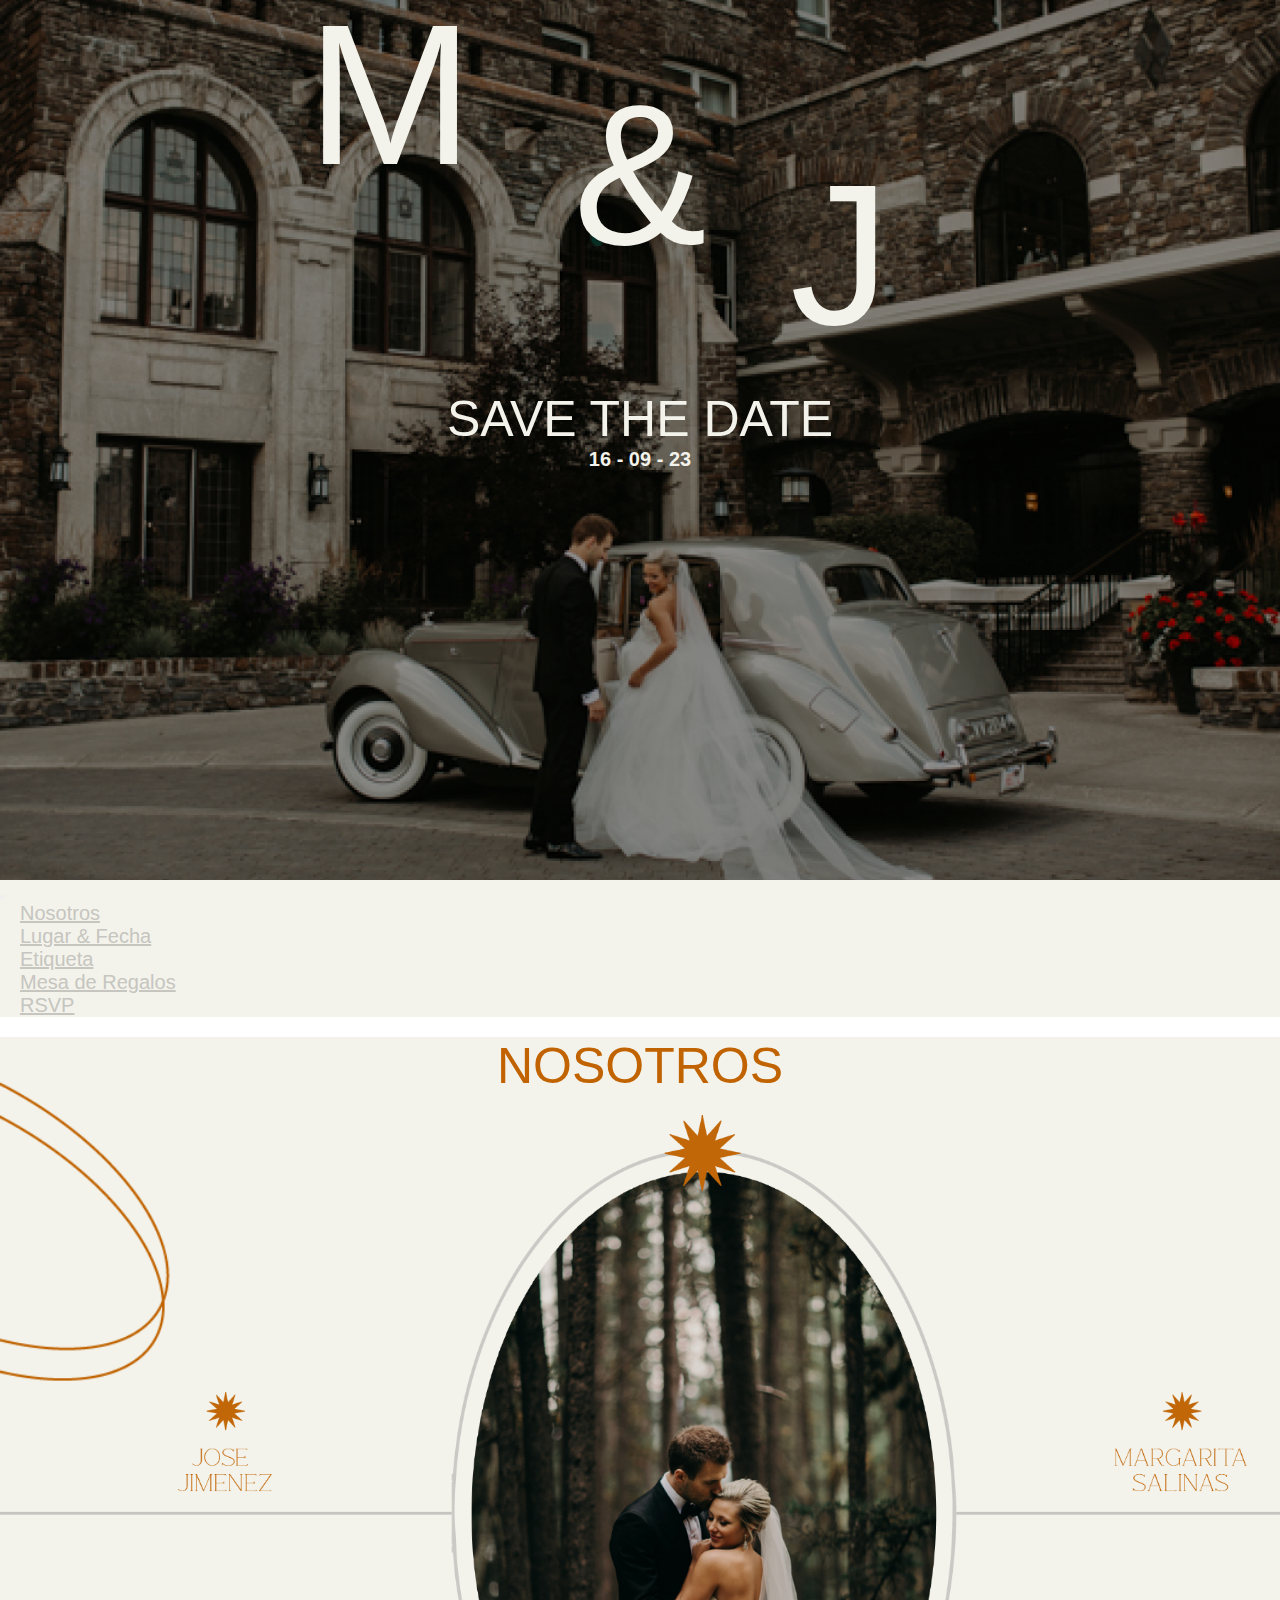
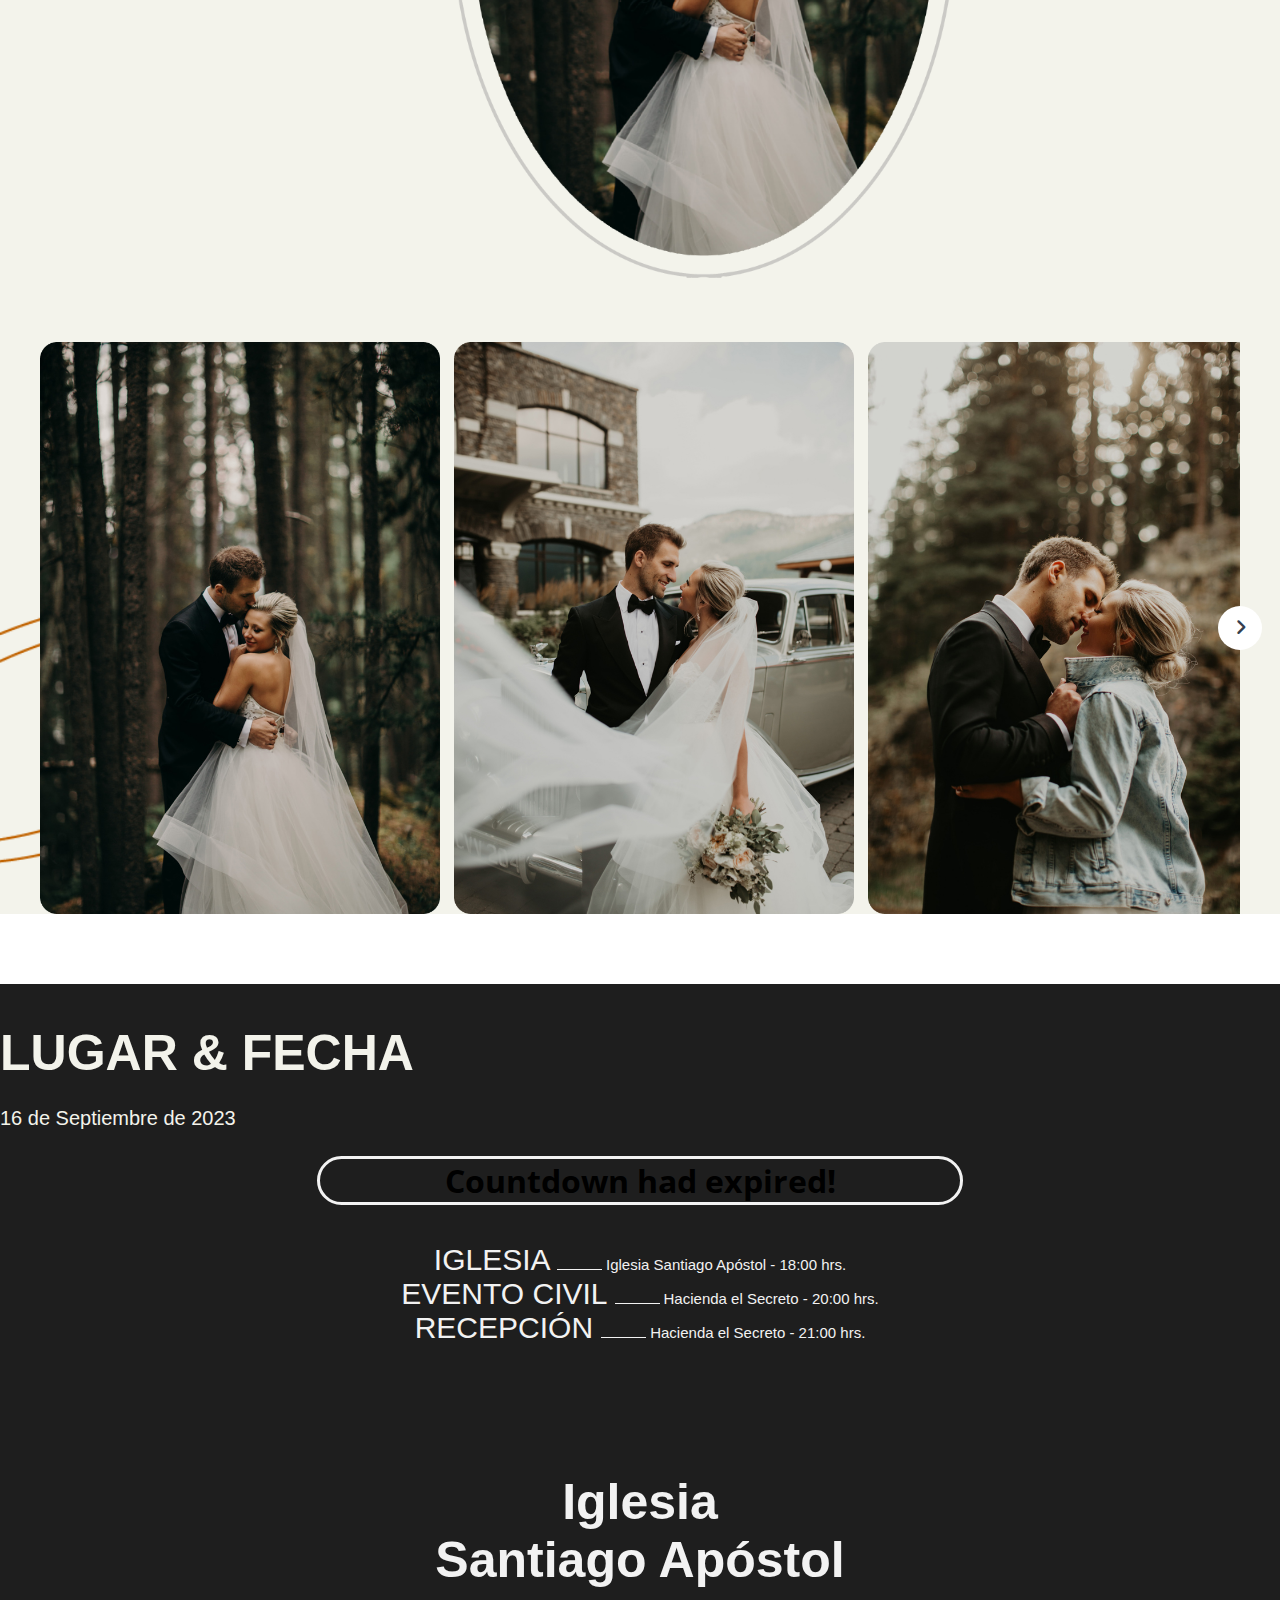
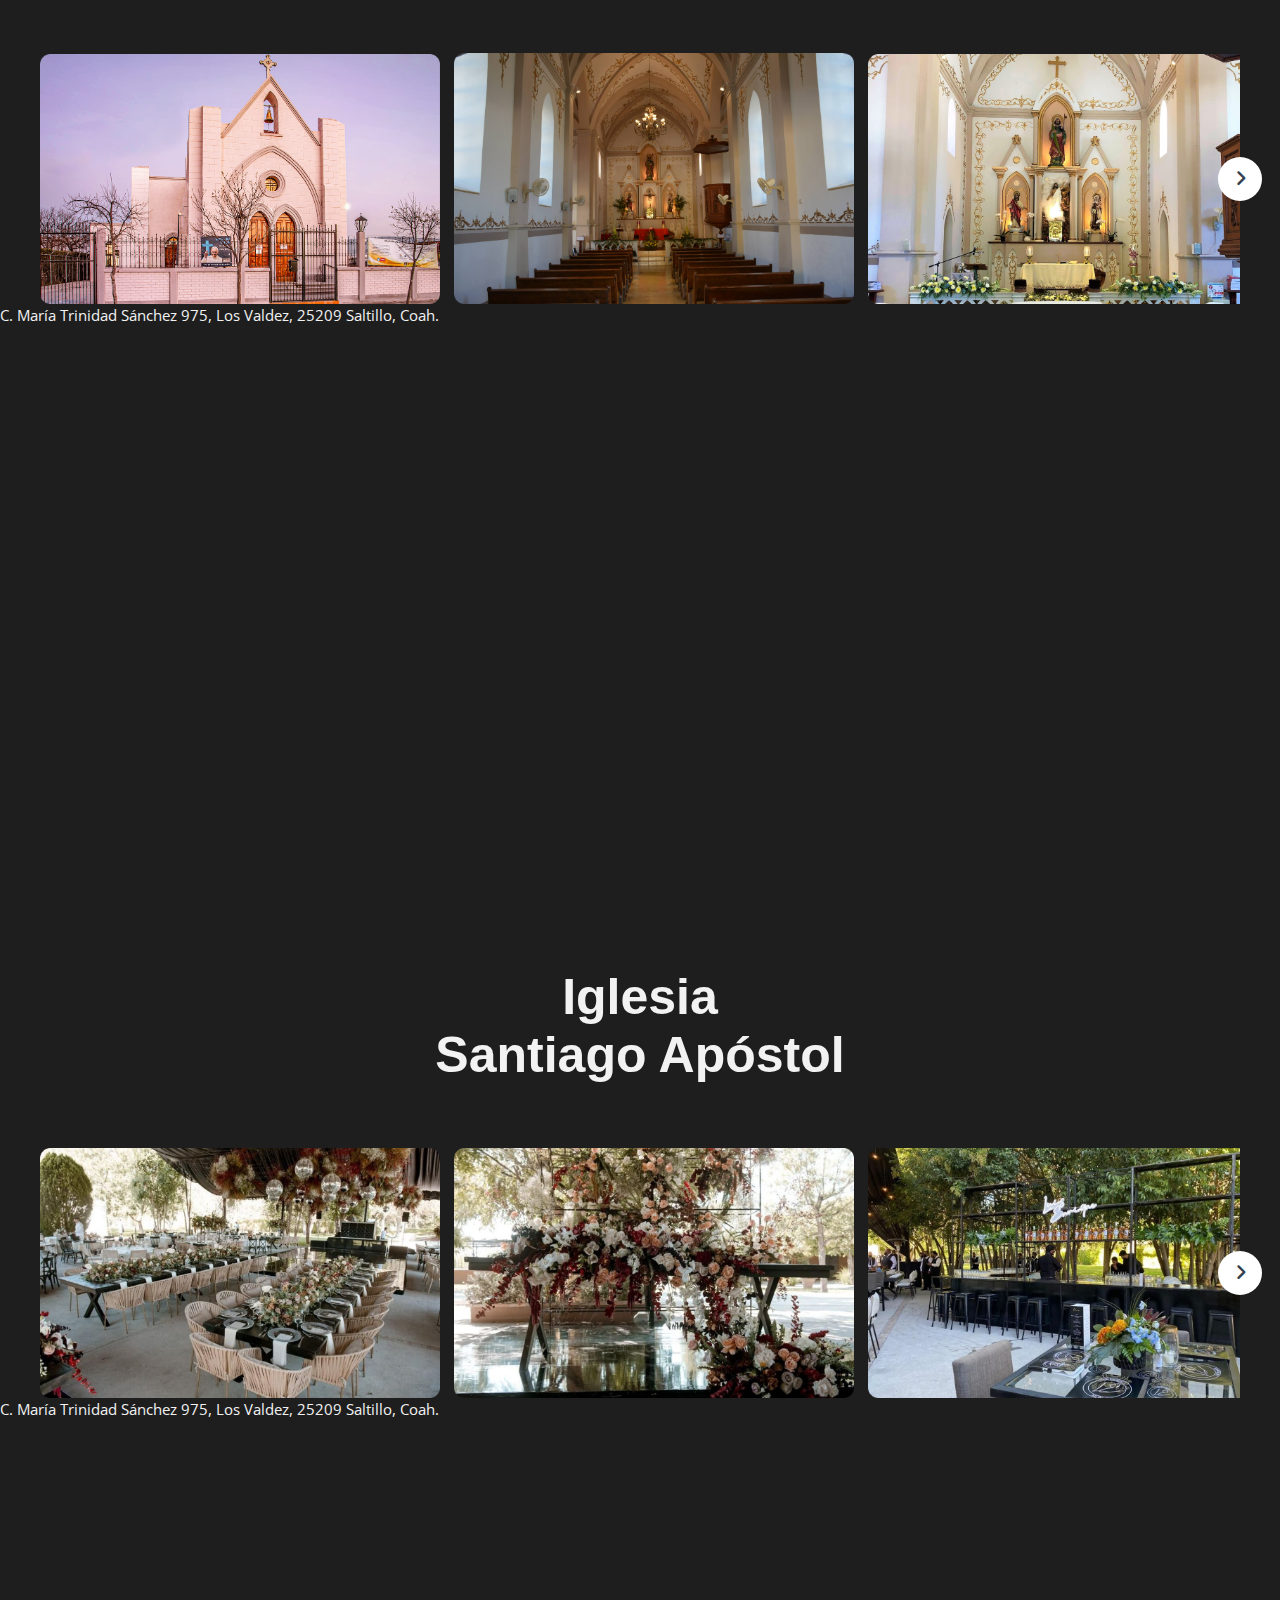
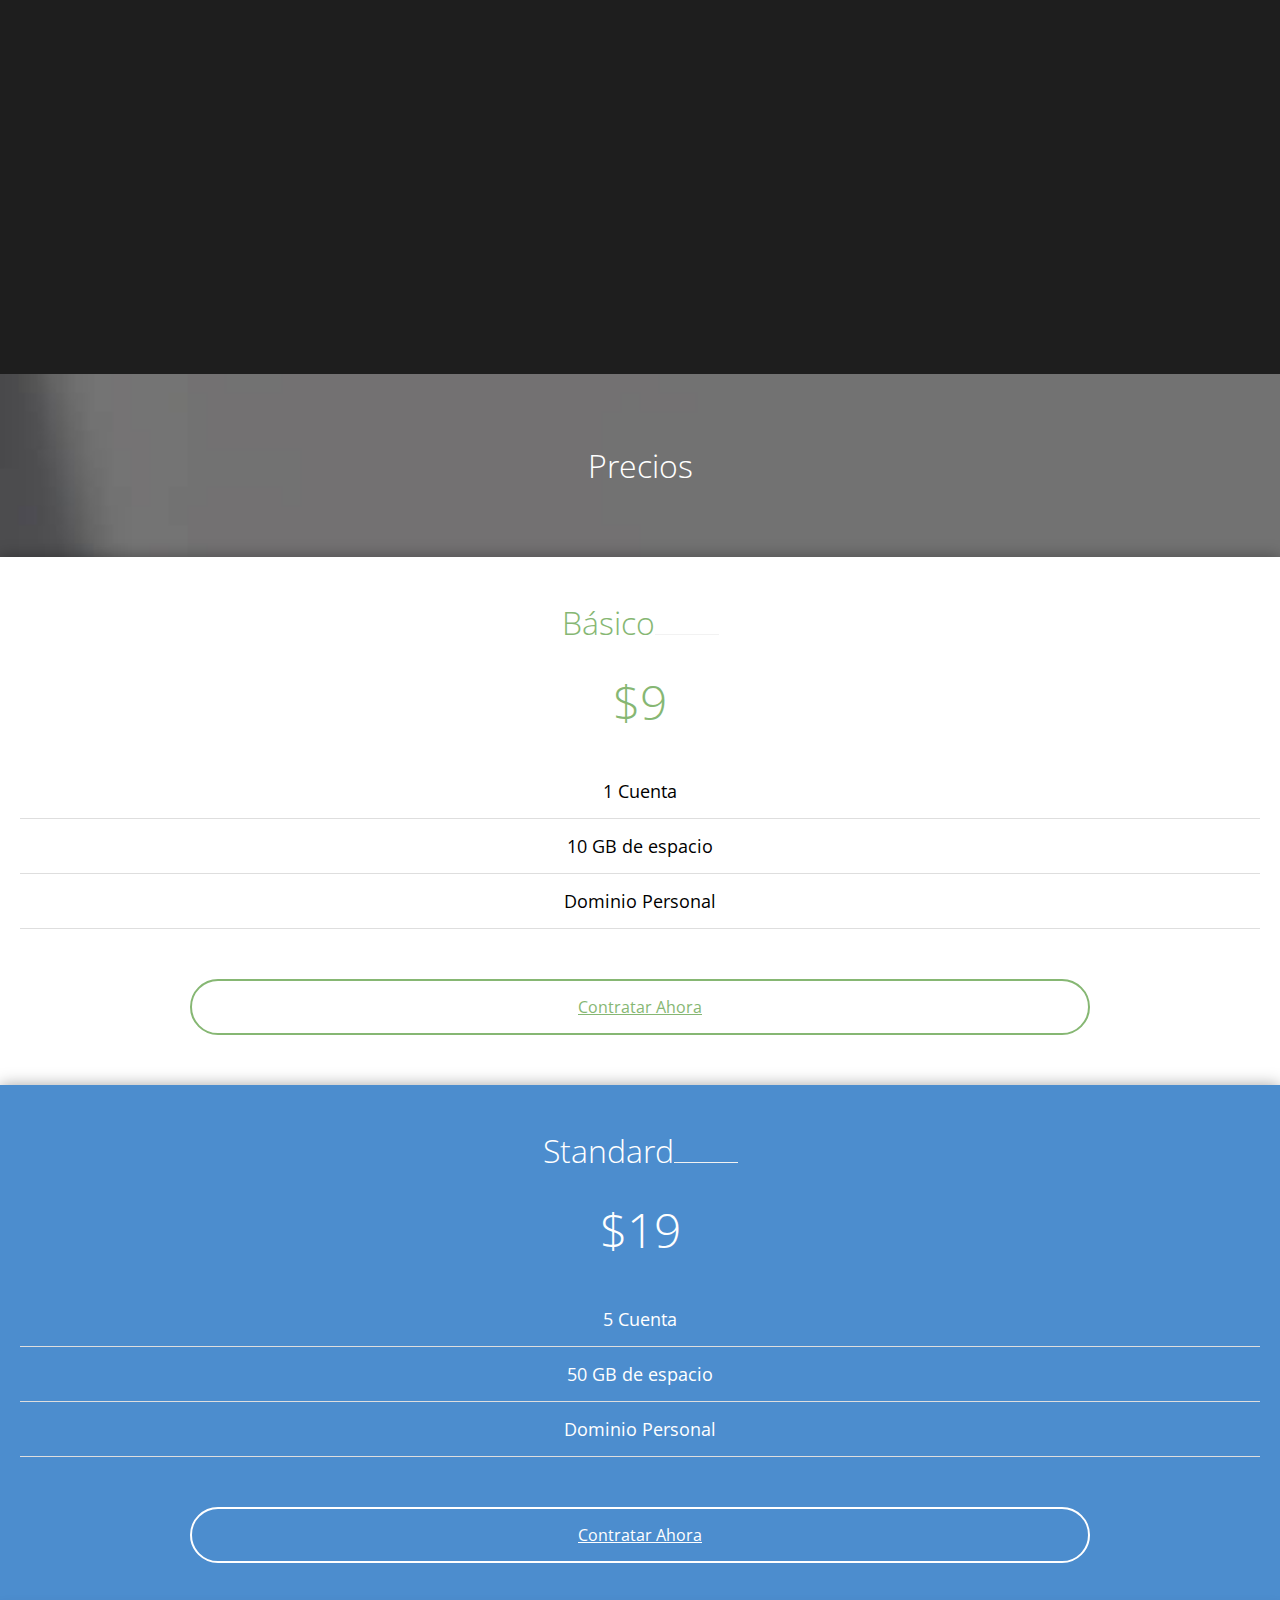
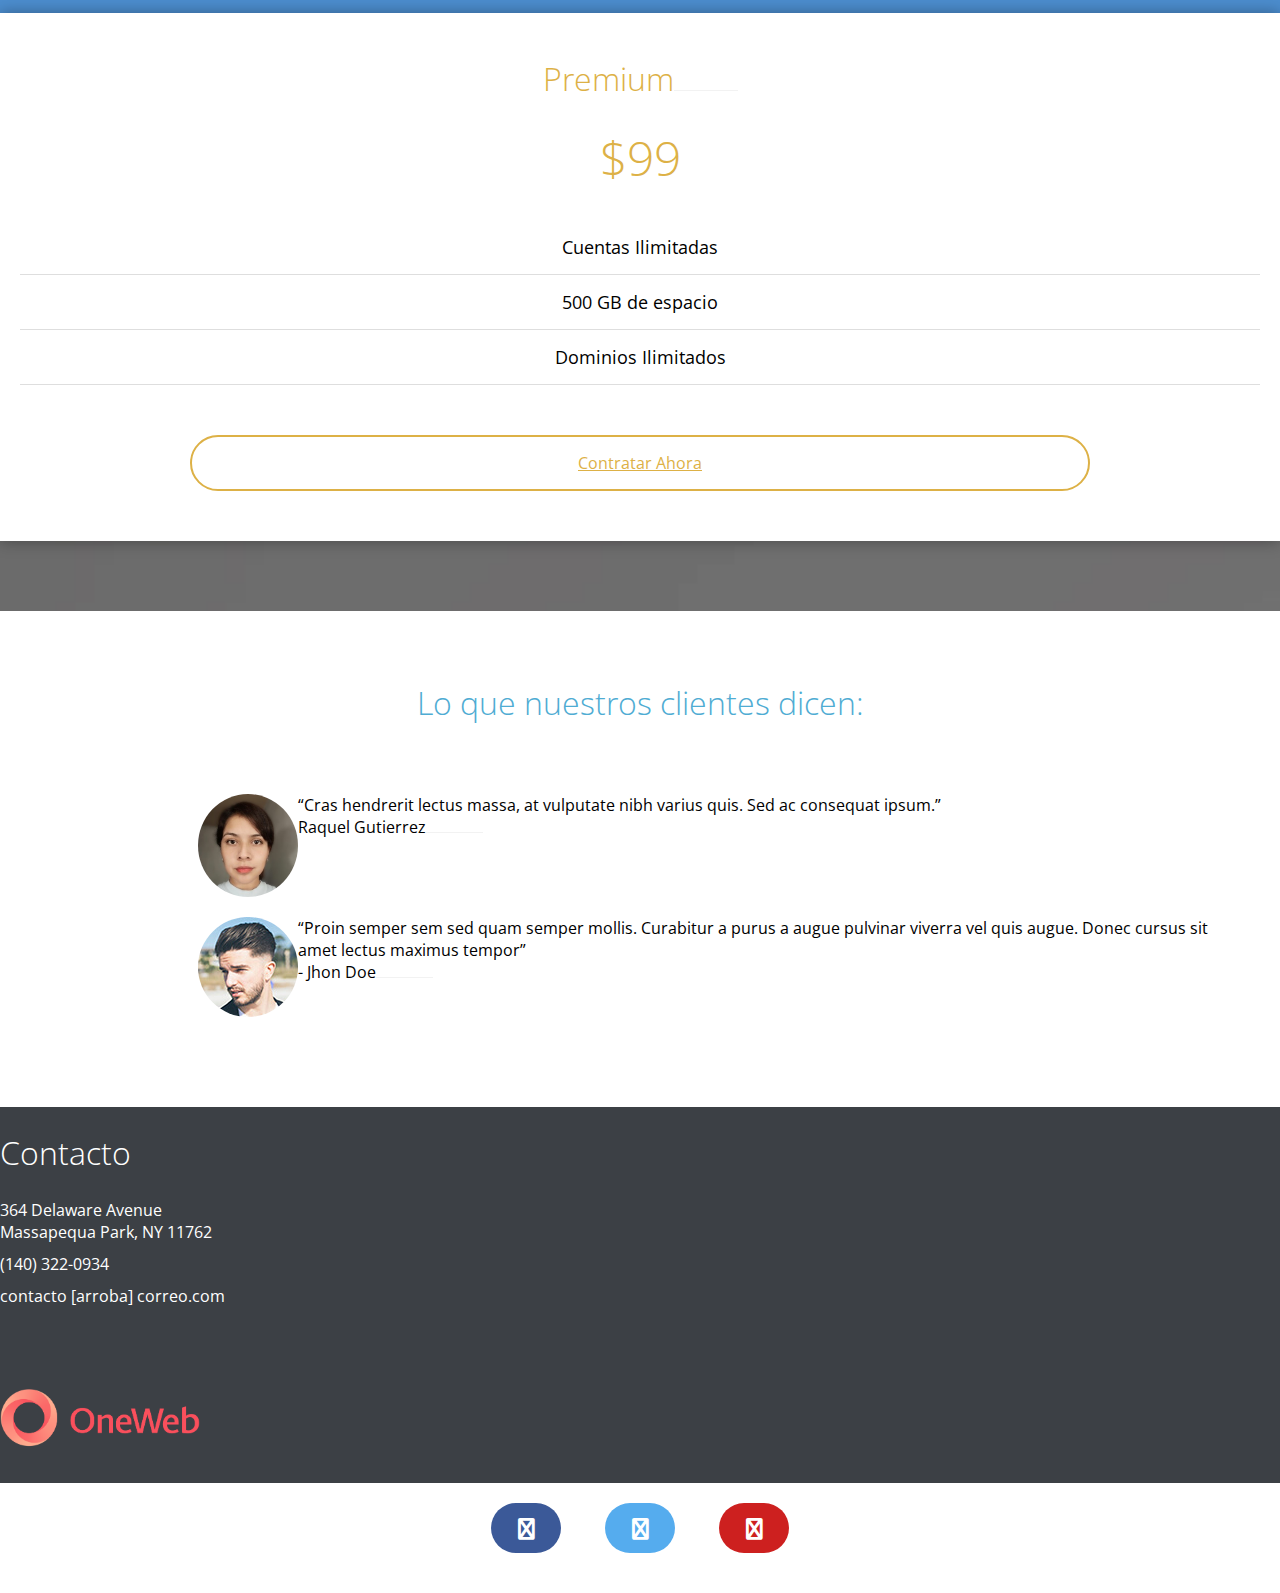
==== index.html @ 984f314b "first commit" ====
<!DOCTYPE html>
<html lang="es">
<head>
	<meta charset="UTF-8">
	<meta name="viewport" content="width=device-width, user-scalable=no, initial-scale=1.0, maximum-scale=1.0, minimum-scale=1.0">
	<link href="https://www.dafontfree.net/embed/ZnV0dXJhLW1kLWJ0LW1lZGl1bSZkYXRhLzI1L2YvMTI1OTM3L0Z1dHVyYU1lZGl1bUJULnR0Zg" rel="stylesheet" type="text/css"/>
    <link href="https://fonts.cdnfonts.com/css/rotten" rel="stylesheet">
    <link href="https://cdn.jsdelivr.net/npm/bootstrap@5.3.0-alpha1/dist/css/bootstrap.min.css" rel="stylesheet" integrity="sha384-GLhlTQ8iRABdZLl6O3oVMWSktQOp6b7In1Zl3/Jr59b6EGGoI1aFkw7cmDA6j6gD" crossorigin="anonymous">
    <link rel="stylesheet" href="https://cdn.jsdelivr.net/npm/bootstrap-icons@1.7.2/font/bootstrap-icons.css">
	<link rel="stylesheet" href="css/font-awesome.min.css">
	<link href='https://fonts.googleapis.com/css?family=Open+Sans:400,300,600,700' rel='stylesheet' type='text/css'>
	<link rel="stylesheet" href="css/estilos.css">
	<link rel="stylesheet" href="css/style.css">
	<link rel="stylesheet" href="https://cdnjs.cloudflare.com/ajax/libs/font-awesome/6.2.0/css/all.min.css">
    <script src="js/script.js" defer></script>

	<title>Wedding Design Demo</title>
</head>
<body>
	<header>
		<div class="container">
			<div class="row textos">
				<div class="col-md-12">
					<h2 class="primera_linea">M</h2>
					<h3 class="segunda_linea">&</h3>
					<h2 class="tercera_linea">J</h2>
					<h2 class="cuarta_linea">SAVE THE DATE</h2>
					<h2 class="quinta_linea">16 - 09 - 23</h2>
				</div>
			</div>
		</div>
	</header>

	<section class="main">
		<section class="background-menu">
				<nav class="navbar navbar-expand-lg navbar-light">
					<button class="navbar-toggler" type="button" data-toggle="collapse" data-target="#navbarNav" aria-controls="navbarNav" aria-expanded="false" aria-label="Toggle navigation">
					  <span class="navbar-toggler-icon"></span>
					</button>
					<div class="collapse navbar-collapse d-flex justify-content-center" id="navbarNav">
					  <ul class="navbar-nav ">
						<li class="nav-item ">
						  <a class="nav-link" href="#">Nosotros</a>
						</li>
						<li class="nav-item">
						  <a class="nav-link" href="#">Lugar & Fecha</a>
						</li>
						<li class="nav-item">
						  <a class="nav-link" href="#">Etiqueta</a>
						</li>
						<li class="nav-item">
							<a class="nav-link" href="#">Mesa de Regalos</a>
						</li>
						<li class="nav-item">
							<a class="nav-link" href="#">RSVP</a>
						</li>
					  </ul>
					</div>
				  </nav>
				  <!-- <div class="line-start d-flex justify-content-center">
					<hr>
				  </div>		 -->
		</section>

		<section class="fotos">
			<div class="container">
				<div class="row">
					<div class="col-md-12">
						<div class="row foto">
							<div class="col-xs-4 d-flex justify-content-center">
								<h1 class="nosotros">NOSOTROS</h1>
							</div>
							<div>
								<div class="col-xs-4 thumb d-flex justify-content-center">
									<img src="img/fondo-novios.png" alt="">
								</div>
							</div>
						</div>
					</div>
					<div class="col-md-12">
						<div class="row carrusel">
							<div class="wrapper">
								<i id="left" class="fa-solid fa-angle-left"></i>
								<div class="carousel">
								  <img src="img/imagen1.png" alt="img" draggable="false">
								  <img src="img/imagen2.png" alt="img" draggable="false">
								  <img src="img/imagen3.png" alt="img" draggable="false">
								  <img src="img/imagen4.png" alt="img" draggable="false">
								  <img src="img/imagen5.png" alt="img" draggable="false">
								</div>
								<i id="right" class="fa-solid fa-angle-right"></i>
							  </div>												  
						</div>
					</div>
				</div>
			</div>
		</section>

		<section class="date-container">
			<div class="container">				
				<div class="row">
					<div class="col-xs-4 d-flex justify-content-center titulo-fecha">
						<h1 class="lugar-fecha">LUGAR & FECHA</h1>
					</div>
					<div class="col-xs-4 d-flex justify-content-center fecha">
						<h1>16 de Septiembre de 2023</h1>
					</div>
					<div class="countdown">
						<div class="box">
							<span class="num" id="day-box">00</span>
							<span class="text">Days</span>
						</div>
						<div class="box">
							<span class="num" id="hr-box">00</span>
							<span class="text">Hours</span>
						</div>
						<div class="box">
							<span class="num" id="min-box">00</span>
							<span class="text">Minutes</span>
						</div>
						<div class="box">
							<span class="num" id="sec-box">00</span>
							<span class="text">Seconds</span>
						</div>
					</div>

					<div class="datos-ubicacion">
						<div class="dato">
							<span class="nombre">IGLESIA </span>
							<span class="lugar">Iglesia Santiago Apóstol - 18:00 hrs.</span>
						</div>
						<div class="dato">
							<span class="nombre">EVENTO CIVIL </span>
							<span class="lugar">Hacienda el Secreto - 20:00 hrs.</span>
						</div>
						<div class="dato">
							<span class="nombre">RECEPCIÓN </span>
							<span class="lugar">Hacienda el Secreto - 21:00 hrs.</span>
						</div>
					</div>
					<!-- IGLESIA -->
					<div class="mapa-ubicacion-iglesia">
						<div class="col-xs-4 d-flex justify-content-center iglesia">
							<h1>Iglesia <br> Santiago Apóstol</h1>
						</div>
						<div class="col-md-12">
							<div class="row carrusel">
								<div class="wrapper">
									<i id="left" class="fa-solid fa-angle-left"></i>
									<div class="carousel">
									  <img src="img/iglesia1.png" alt="img" draggable="false">
									  <img src="img/iglesia2.png" alt="img" draggable="false">
									  <img src="img/iglesia3.png" alt="img" draggable="false">
									</div>
									<i id="right" class="fa-solid fa-angle-right"></i>
								  </div>												  
							</div>
						</div>
						<div class="col-xs-4 d-flex justify-content-center direccion">
							<span >C. María Trinidad Sánchez 975, Los Valdez, 25209 Saltillo, Coah.</span>
						</div>
						<div class="mapa">
							<iframe src="https://www.google.com/maps/embed?pb=!1m18!1m12!1m3!1d57622.97343811518!2d-101.0131377513672!3d25.49050710000001!2m3!1f0!2f0!3f0!3m2!1i1024!2i768!4f13.1!3m3!1m2!1s0x868813003e378665%3A0x95f44381e9afcf76!2sIglesia%20Santiago%20Ap%C3%B3stol!5e0!3m2!1ses!2smx!4v1692112420414!5m2!1ses!2smx" width="1200" height="450" style="border:0; border-radius: 20px;" allowfullscreen="" loading="lazy" referrerpolicy="no-referrer-when-downgrade" ></iframe>						
						</div>
					</div>
					<!-- SALON -->
					<div class="mapa-ubicacion-iglesia">
						<div class="col-xs-4 d-flex justify-content-center iglesia">
							<h1>Iglesia <br> Santiago Apóstol</h1>
						</div>
						<div class="col-md-12">
							<div class="row carrusel">
								<div class="wrapper">
									<i id="left" class="fa-solid fa-angle-left"></i>
									<div class="carousel">
									  <img src="img/salon1.png" alt="img" draggable="false">
									  <img src="img/salon2.png" alt="img" draggable="false">
									  <img src="img/salon3.png" alt="img" draggable="false">
									  <img src="img/salon4.png" alt="img" draggable="false">
									</div>
									<i id="right" class="fa-solid fa-angle-right"></i>
								  </div>												  
							</div>
						</div>
						<div class="col-xs-4 d-flex justify-content-center direccion">
							<span >C. María Trinidad Sánchez 975, Los Valdez, 25209 Saltillo, Coah.</span>
						</div>
						<div class="mapa">
							<iframe src="https://www.google.com/maps/embed?pb=!1m18!1m12!1m3!1d57622.97343811518!2d-101.0131377513672!3d25.49050710000001!2m3!1f0!2f0!3f0!3m2!1i1024!2i768!4f13.1!3m3!1m2!1s0x868813003e378665%3A0x95f44381e9afcf76!2sIglesia%20Santiago%20Ap%C3%B3stol!5e0!3m2!1ses!2smx!4v1692112420414!5m2!1ses!2smx" width="1200" height="450" style="border:0; border-radius: 20px;" allowfullscreen="" loading="lazy" referrerpolicy="no-referrer-when-downgrade" ></iframe>						
						</div>
					</div>
				</div>
			</div>
		</section>

		<section class="precios">
			<div class="container">
				<div class="row">
					<div class="col-md-12">
						<h3 class="titulo">Precios</h3>
					</div>
				</div>

				<div class="row">
					<div class="precio col-sm-4">
						<div class="plan verde">
							<p class="nombre">Básico</p>
							<p class="precio">$9</p>
							<ul class="caracteristicas">
								<li>1  Cuenta </li>
								<li>10 GB de espacio</li>
								<li>Dominio Personal</li>
							</ul>
							<a href="#" class="btn">Contratar Ahora</a>
						</div>
					</div>

					<div class="precio col-sm-4">
						<div class="plan active">
							<p class="nombre">Standard</p>
							<p class="precio">$19</p>
							<ul class="caracteristicas">
								<li>5  Cuenta </li>
								<li>50 GB de espacio</li>
								<li>Dominio Personal</li>
							</ul>
							<a href="#" class="btn">Contratar Ahora</a>
						</div>
					</div>

					<div class="precio col-sm-4">
						<div class="plan naranja">
							<p class="nombre">Premium</p>
							<p class="precio">$99</p>
							<ul class="caracteristicas">
								<li>Cuentas Ilimitadas</li>
								<li>500 GB de espacio</li>
								<li>Dominios Ilimitados</li>
							</ul>
							<a href="#" class="btn">Contratar Ahora</a>
						</div>
					</div>
				</div>
			</div>
		</section>

		<section class="reviews">
			<div class="container">
				<div class="row">
					<div class="col-md-12">
						<h3 class="titulo">Lo que nuestros clientes dicen:</h3>
					</div>
				</div>

				<div class="row">
					<div class="col-md-12 cliente">
						<div class="foto">
							<img src="img/img.jpg" alt="">
						</div>
						<div class="review">
							<p class="texto">“Cras hendrerit lectus massa, at vulputate nibh varius quis. Sed ac consequat ipsum.”</p>
							<p class="nombre">Raquel Gutierrez</p>
						</div>
					</div>
					<div class="col-md-12 cliente derecha">
						<div class="foto">
							<img src="img/foto2.jpg" alt="">
						</div>
						<div class="review">
							<p class="texto">“Proin semper sem sed quam semper mollis. Curabitur a purus a augue pulvinar viverra vel quis augue. Donec cursus sit amet lectus maximus tempor”</p>
							<p class="nombre">- Jhon Doe</p>
						</div>
					</div>
				</div>
			</div>
		</section>
	</section>

	<footer>
		<div class="direccion">
			<div class="container">
				<div class="row">
					<div class="col-md-8">
						<h4 class="titulo">Contacto</h4>
						<p class="calle">364 Delaware Avenue <br />Massapequa Park, NY 11762</p>
						<p class="telefono">(140) 322-0934</p>
						<p class="correo">contacto [arroba] correo.com</p>
					</div>
					<div class="col-md-4 logo">
						<img src="img/logo1.png" alt="" class="logo" width="200px">
					</div>
				</div>
			</div>
		</div>

		<div class="social">
			<div class="container">
				<div class="row">
					<div class="col-md-12">
						<a class="facebook" href="#"><i class="fa fa-facebook"></i></a>
						<a class="twitter" href="#"><i class="fa fa-twitter"></i></a>
						<a class="youtube" href="#"><i class="fa fa-youtube"></i></a>
					</div>
				</div>
			</div>
		</div>
	</footer>

<!-- js -->
	<script src="js/countdown.js"></script>
</body>
</html>
---- css/estilos.css ----
* {
  margin: 0;
  padding: 0; }

body {
  font-family: "Open Sans", Arial, Sans-serif;
  font-size: 16px; }

/* ----- ----- HEADER ----- ----- */
header {
  background: linear-gradient(rgba(0, 0, 0, 0.3), rgba(0, 0, 0, 0.3)),url(../img/portada-new.png);
  height: 100vh;
  background-size: cover;
  background-position: center 0;
  background-repeat: no-repeat; }

  /* esto esta comentado */
  header .contenedor_logo_menu {
    padding: 25px 0;
    border-bottom: 1px solid rgba(255, 255, 255, 0.4); }
    header .contenedor_logo_menu .logo a {
      display: block; }
      header .contenedor_logo_menu .logo a img {
        vertical-align: top; }
    header .contenedor_logo_menu .menu {
      text-align: right;
      line-height: 50px; }
      header .contenedor_logo_menu .menu a {
        color: #F3F3EB;
        margin-left: 60px;
        font-size: 18px; }
/* hasta qqui */

  header .textos {
    color: #F3F3EB;
    text-align: center;
    margin-top: -20px;
  }
    header .textos .primera_linea,
    header .textos .segunda_linea,
    header .textos .tercera_linea,
    header .textos .cuarta_linea,
    header .textos .quinta_linea {
      font-family:'Rotten', sans-serif;
      color: #F3F3EB; 
      font-weight: lighter;
    }
    header .textos .primera_linea {
      margin-right: 500px; 
      font-size: 200px;
    }
    header .textos .segunda_linea {
      margin-top: -150px;
      font-size: 200px;
    }
    header .textos .tercera_linea {
      margin-left: 400px; 
      margin-top: -150px;
      font-size: 200px;
    }
    header .textos .cuarta_linea {
      margin-top: 20px;
      font-size: 50px;
    }
    header .textos .quinta_linea {
      font-size: 20px;
      font-weight: bold;
    }
    header .textos .contenedor-btns a {
      border-radius: 4px;
      border: 2px solid #F3F3EB;
      color: #F3F3EB;
      padding: 12px 0;
      font-weight: 600;
      width: 235px;
      display: inline-block;
      text-align: center;
      margin: 0 10px; }
      header .textos .contenedor-btns a:hover {
        text-decoration: none;
        background: #F3F3EB;
        color: #4f4f4f; }

/* NAVBAR */
.background-menu{
  background-color: #F3F3EB !important;

}
.navbar-nav a{
  font-family:'futura-md-bt-medium', sans-serif;
  font-size: 20px;
  /* text-transform:; */
  font-weight:500;
  color: #C6C5C0;
  margin-left: 20px;
  display: flex;
  align-items: center;
}
.navbar-nav a:hover{
  color: #C16301;
  border-bottom: 5px solid #C16301;
}
.navbar-nav a:focus{
  color: #C16301;
  border-bottom: 5px solid #C16301;
}

.line-start hr {
  height:3px;
  width: 50%;
  border: 0;
  margin-top: -10px;
  background: #C6C5C0;
}


/* ----- ----- MAIN ----- ----- */
.main .caracteristicas {
  padding: 70px 0; }
  .main .caracteristicas .titulo {
    text-align: center;
    font-family: "Open Sans", Arial, Sans-serif;
    font-weight: 300;
    font-size: 32px;
    color: #000;
    margin-bottom: 70px; }
  .main .caracteristicas .caracteristica {
    text-align: center; }
    .main .caracteristicas .caracteristica .icono {
      vertical-align: top;
      margin-bottom: 30px; }
    .main .caracteristicas .caracteristica .primera_linea {
      font-weight: 700;
      margin-bottom: 30px;
      font-size: 20px; }
    .main .caracteristicas .caracteristica .parrafo {
      margin-bottom: 30px;
      line-height: 28px; }
.main .fotos {
  margin-bottom: 70px; 
  background: url(../img/fondo-boda.png);
  background-repeat: no-repeat;
  background-size: cover;
}
  .main .fotos .foto {
    margin-bottom: 20px; }

    /* foto de novios ovalada */
    .main .fotos .foto .thumb img {
      border-radius: 3px;
      width: 110%;
      vertical-align: top; 
    background-size: contain;

  }
      .main .fotos .foto .nosotros {
        text-align: center; 
      color: #C16301;
      font-family:'Rotten', sans-serif;
      font-size: 50px;
      font-weight: 500;
      margin-top: 20px;
      margin-bottom: 20px;}
      /* nombre novios */
      .main .fotos .foto .review {
        float: left;
        width: 80%;
        padding: 0 30px;
        margin-top: 20px; }
        .main .fotos .foto .review .texto {
          font-size: 18px;
          line-height: 28px;
          margin-bottom: 10px; }
        .main .fotos .foto .review .nombre {
          color: #C16301;
          font-size: 14px; }
      .main .fotos .foto .cliente.derecha .review {
        float: right;
        text-align: right; }

.main .date-container {
  background: #1E1E1E;
  padding: 40px 0; }
.main .date-container .titulo-fecha h1{
  color: #F3F3EB;
  font-family:'Rotten', sans-serif;
  font-size: 50px;
}
.main .date-container .fecha h1{
  color: #F3F3EB;
  font-family:'futura-md-bt-medium', sans-serif;
  font-size: 20px;
  font-weight:normal;
  margin-top: 2%;
}
.main .precios {
  background: url("../img/precios-bg.jpg"), #727171;
  background-size: cover;
  background-position: center 0;
  background-repeat: no-repeat;
  padding: 70px 0; }
  .main .precios .titulo {
    text-align: center;
    font-family: "Open Sans", Arial, Sans-serif;
    font-weight: 300;
    font-size: 32px;
    color: #fff;
    margin-bottom: 70px; }
  .main .precios .plan {
    background: #fff;
    text-align: center;
    font-family: "Open Sans", Arial, Sans-serif;
    padding: 50px 0;
    -webkit-box-shadow: 0px 0px 15px 0px rgba(0, 0, 0, 0.35);
    box-shadow: 0px 0px 15px 0px rgba(0, 0, 0, 0.35); }
    .main .precios .plan .nombre {
      font-size: 32px;
      line-height: 32px;
      font-weight: 300;
      margin-bottom: 30px; }
    .main .precios .plan .precio {
      font-weight: 300;
      font-size: 48px;
      margin-bottom: 30px; }
    .main .precios .plan .caracteristicas {
      list-style: none;
      padding: 0 20px;
      margin-bottom: 50px; }
      .main .precios .plan .caracteristicas li {
        font-size: 18px;
        padding: 15px 0;
        border-bottom: 1px solid #dedede; }
    .main .precios .plan .btn {
      width: 70%;
      padding: 15px 0;
      text-align: center;
      display: inline-block;
      border-radius: 100px; }
      .main .precios .plan .btn:hover {
        text-decoration: none; }
    .main .precios .plan.verde .nombre,
    .main .precios .plan.verde .precio {
      color: #86b773; }
    .main .precios .plan.verde .btn {
      color: #86b773;
      border: 2px solid #86b773; }
      .main .precios .plan.verde .btn:hover {
        background: #86b773;
        color: #fff; }
    .main .precios .plan.active {
      background: #4c8dce;
      color: #fff; }
      .main .precios .plan.active .btn {
        color: #fff;
        border: 2px solid #fff; }
        .main .precios .plan.active .btn:hover {
          background: #fff;
          color: #4c8dce; }
    .main .precios .plan.naranja .nombre,
    .main .precios .plan.naranja .precio {
      color: #ddb146; }
    .main .precios .plan.naranja .btn {
      color: #ddb146;
      border: 2px solid #ddb146; }
      .main .precios .plan.naranja .btn:hover {
        background: #ddb146;
        color: #fff; }
.main .reviews {
  padding: 70px; }
  .main .reviews .titulo {
    text-align: center;
    font-family: "Open Sans", Arial, Sans-serif;
    font-weight: 300;
    font-size: 32px;
    color: #4facd3;
    margin-bottom: 70px; }
  .main .reviews .cliente {
    overflow: hidden;
    margin-bottom: 20px; }
    .main .reviews .cliente .foto {
      width: 20%;
      float: left;
      text-align: right; }
      .main .reviews .cliente .foto img {
        max-width: 100px;
        width: 100%;
        vertical-align: top;
        border-radius: 100%; }


/* ----- ----- FOOTER ----- ----- */
footer .direccion {
  background: #3c4045;
  padding: 30px 0;
  color: #fff; }
  footer .direccion .titulo {
    font-size: 32px;
    line-height: 32px;
    font-weight: 300;
    margin-bottom: 30px; }
  footer .direccion .calle,
  footer .direccion .telefono,
  footer .direccion .correo {
    margin-bottom: 10px; }
  footer .direccion .logo img {
    margin-top: 70px; }
footer .social {
  text-align: center;
  padding: 20px 0; }
  footer .social a {
    padding: 10px;
    display: inline-block;
    margin: 0 20px;
    width: 50px;
    font-size: 22px;
    color: #fff;
    background: #000;
    border-radius: 100px; }
    footer .social a:hover {
      text-decoration: none; }
    footer .social a.facebook {
      background: #3b5998; }
    footer .social a.twitter {
      background: #55acee; }
    footer .social a.youtube {
      background: #cd201f; }

      /* QUERIES */

@media screen and (max-width: 992px) {
  header .contenedor_logo_menu .logo {
    margin-bottom: 20px;
    text-align: center; }
  header .contenedor_logo_menu .menu {
    text-align: center; }
    header .contenedor_logo_menu .menu a {
      margin: 0 20px; }


  header .textos {
    font-size: 150px; }
    header .textos .primera_linea {
      font-size: 150px; }
    header .textos .segunda_linea {
      margin-top: 0px;
      margin-bottom: 100px;
      font-size: 150px; }
    header .textos .tercera_linea {
      font-size: 150px; }
    header .textos .cuarta_linea {
      margin-top: 10px;
      font-size: 30px;
    }
    header .textos .quinta_linea {
      font-size: 20px;
      font-weight: bold;
    }

    header .textos .contenedor-btns a {
      margin-bottom: 10px; }

  .main .fotos .foto .titulo {
    margin-top: 0; }
  .main .clientes .cliente {
    margin-bottom: 40px; } }
@media screen and (max-width: 768px) {
  .main .caracteristicas .caracteristica {
    margin-bottom: 40px; }
  .main .fotos .foto {
    text-align: center; }
    .main .fotos .foto .texto * {
      text-align: left; }
    .main .fotos .foto .texto p {
      margin-bottom: 10px; }
  .main .precios .precio {
    margin-bottom: 20px; }

  footer .direccion {
    text-align: center; }
    footer .direccion .logo img {
      margin-top: 20px; } }
@media screen and (max-width: 495px) {
  header .textos {
    font-size: 150px; }
    header .textos .primera_linea {
      font-size: 150px; }
    header .textos .segunda_linea {
      margin-top: 0px;
      margin-bottom: 100px;
      font-size: 150px; }
    header .textos .tercera_linea {
      font-size: 150px; 
      margin-left: 250px;}
}
/*# sourceMappingURL=estilos.css.map */
---- css/style.css ----
.carrusel{
  display: flex;
  /* padding: 0 35px; */
  /* min-height: 100vh; */
  margin-top: 5%;
  align-items: center;
  justify-content: center;
} 
.wrapper{
  display: flex;
  max-width: 1200px;
  position: relative;
}
.wrapper i{
  top: 50%;
  height: 44px;
  width: 44px;
  color: #343F4F;
  cursor: pointer;
  font-size: 1.15rem;
  position: absolute;
  text-align: center;
  line-height: 44px;
  background: #fff;
  border-radius: 50%;
  transform: translateY(-50%);
  transition: transform 0.1s linear;
}
.wrapper i:active{
  transform: translateY(-50%) scale(0.9);
}
.wrapper i:hover{
  background: #f2f2f2;
}
.wrapper i:first-child{
  left: -22px;
  display: none;
}
.wrapper i:last-child{
  right: -22px;
}
.wrapper .carousel{
  font-size: 0px;
  cursor: pointer;
  overflow: hidden;
  white-space: nowrap;
  scroll-behavior: smooth;
}
.carousel.dragging{
  cursor: grab;
  scroll-behavior: auto;
}
.carousel.dragging img{
  pointer-events: none;
}
.carousel img{
  height:max-content;
  object-fit: cover;
  user-select: none;
  margin-left: 14px;
  width: calc(100% / 3);
}
.carousel img:first-child{
  margin-left: 0px;
}

/* CUENTA REGRESIVA */

.countdown{
  margin: auto;
  width: 50%;
  display: flex;
  justify-content:center;
  align-items: center;
  margin-top: 2%;
  border: 3px solid #f2f2f2;
  border-radius: 30px;
}
.box{
  width: 15vmin;
  height: 15vmin;
  display: flex;
  flex-direction: column;
  align-items: center;
  justify-content:center;
  position: relative;
  font-size: 12px;
}
.box:after{
  content: "";
  position: absolute;
  height: 100%;
  width: 50%;
  left: 0;
}
span.num{
  color: #C16301;
  font-family:'Rotten', sans-serif;
  height: 100%;
  width: 100%;
  display: grid;
  place-items: center;
  font-size: 5em;
}
span.text{
  color: #f2f2f2;
  font-size: 1.2em;
  display: block;
  width: 100%;
  text-align: center;
  padding: 0.5em 0;
  font-weight: 400;
}

/* UBICACIONES */
 .datos-ubicacion{
  margin: auto;
  text-align:center;
  margin-top: 3%;
  width:70%;
}
.datos-ubicacion .dato span{
  color: #f2f2f2;
}

.nombre:after {
  background-color: #f2f2f2;
  content: "";
  display: inline-block;
  height: 1px;
  position: relative;
  vertical-align:baseline;
  width: 5%;
}

.datos-ubicacion .dato .nombre{
  font-family:'Rotten', sans-serif;
  font-size: 30px;
}

.datos-ubicacion .dato .lugar{
  font-family:'futura-md-bt-medium', sans-serif;
  font-size: 15px;
}

/* iglesia */
.mapa-ubicacion-iglesia .iglesia{
  margin-top: 10%;
}
.mapa-ubicacion-iglesia .iglesia h1{
  font-family:'Rotten', sans-serif;
  color: #f2f2f2;
  font-size: 50px;
  text-align: center;
}
.mapa-ubicacion-iglesia .direccion span{
  margin-top: 3%;
  color: #f2f2f2;
  font-size: 15px;
}
/* mapa */
.mapa{
  display: flex;
  justify-content: center;
  margin-top: 5%;
  border-radius: 24px;
}

@media screen and (max-width: 1024px){
  .countdown{
      width: 85vw;
  }
  .box{
      height: 26vmin;
      width: 26vmin;
      font-size: 12px;
  }
}
@media screen and (max-width: 768px){
  .countdown{
      width: 90vw;
      flex-wrap: wrap;
      gap: 30px;
  }
  .box{
      width: calc( 50% - 40px );
      height: 30vmin;
      font-size: 14px;
  }
}
@media screen and (max-width: 480px){
  .countdown{
      gap: 15px;
  }
  .box{
      width: 100%;
      height: 25vmin;
      font-size: 8px;
  }
  .span.text{
      font-size: 1.5em;
  }
}
@media screen and (max-width: 900px) {
  .carousel img{
    width: calc(100% / 2);
  }
}

@media screen and (max-width: 550px) {
  .carousel img{
    width: 100%;
  }
}
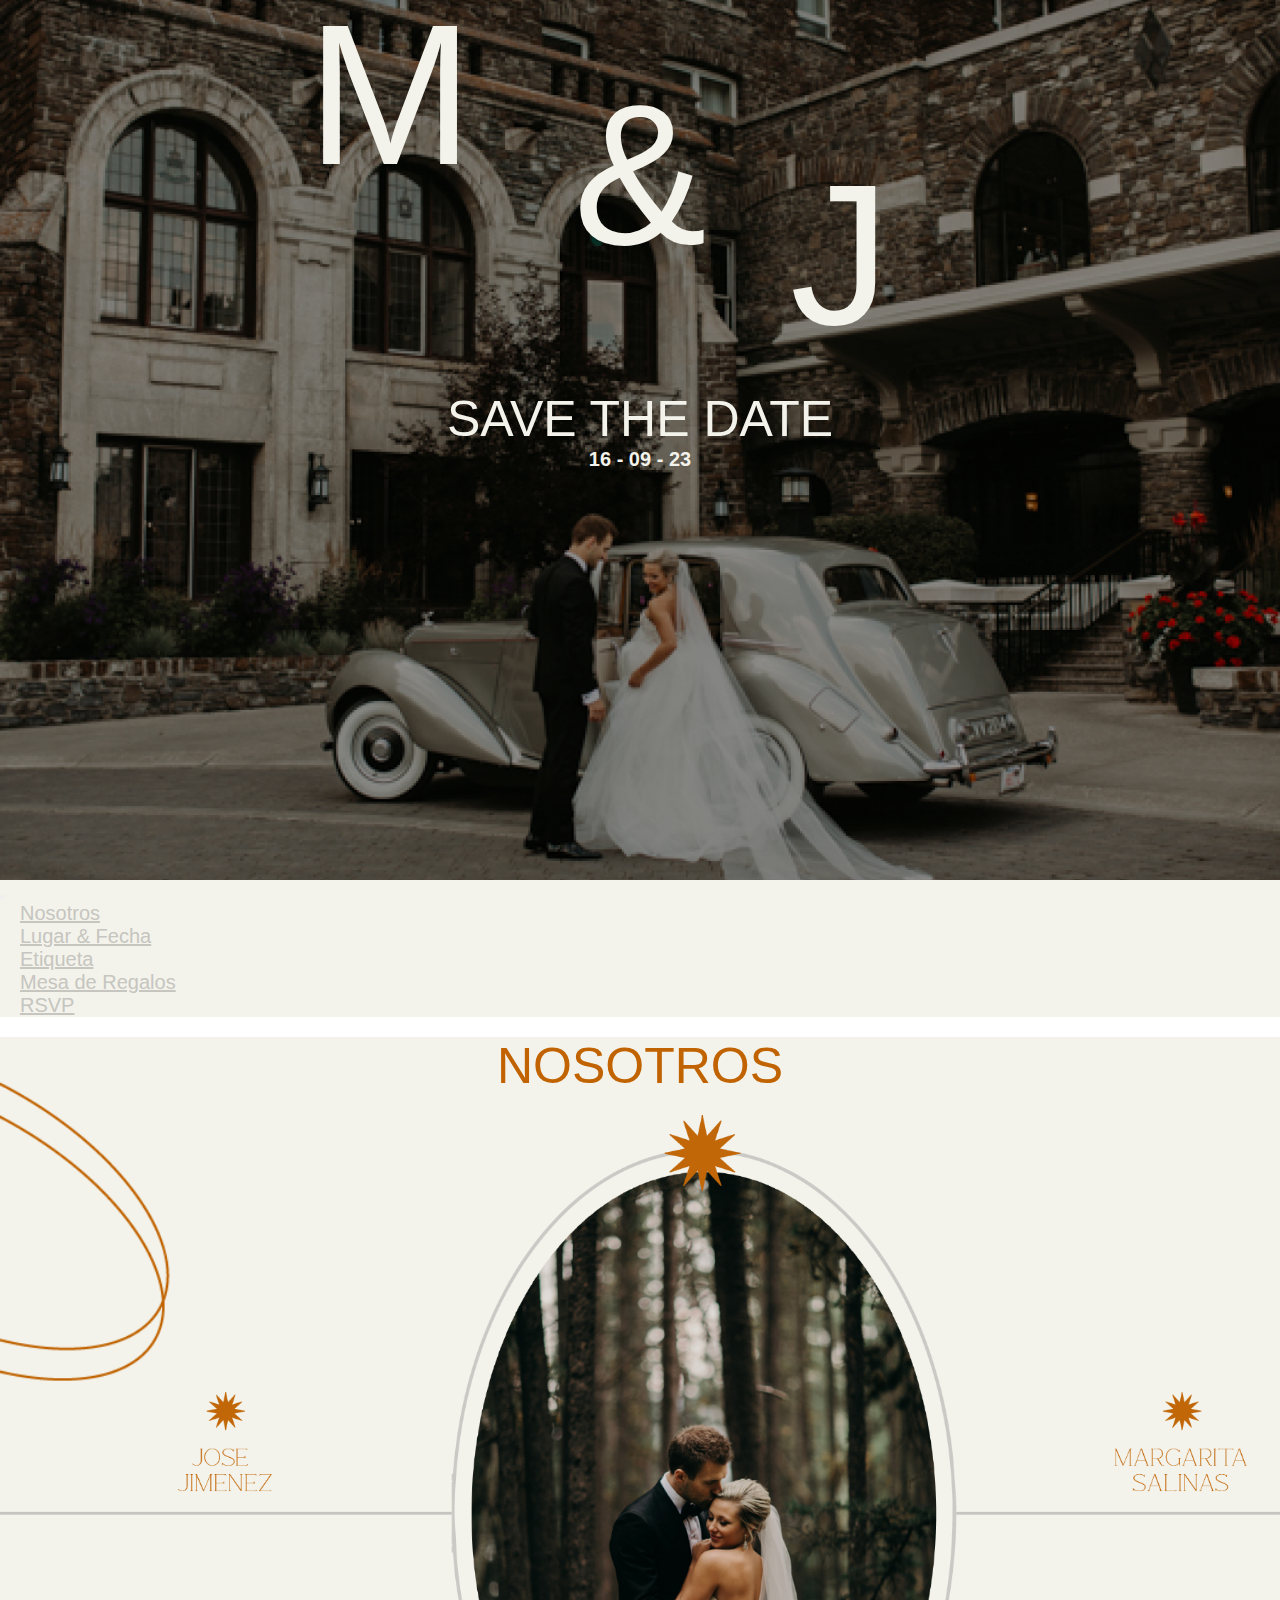
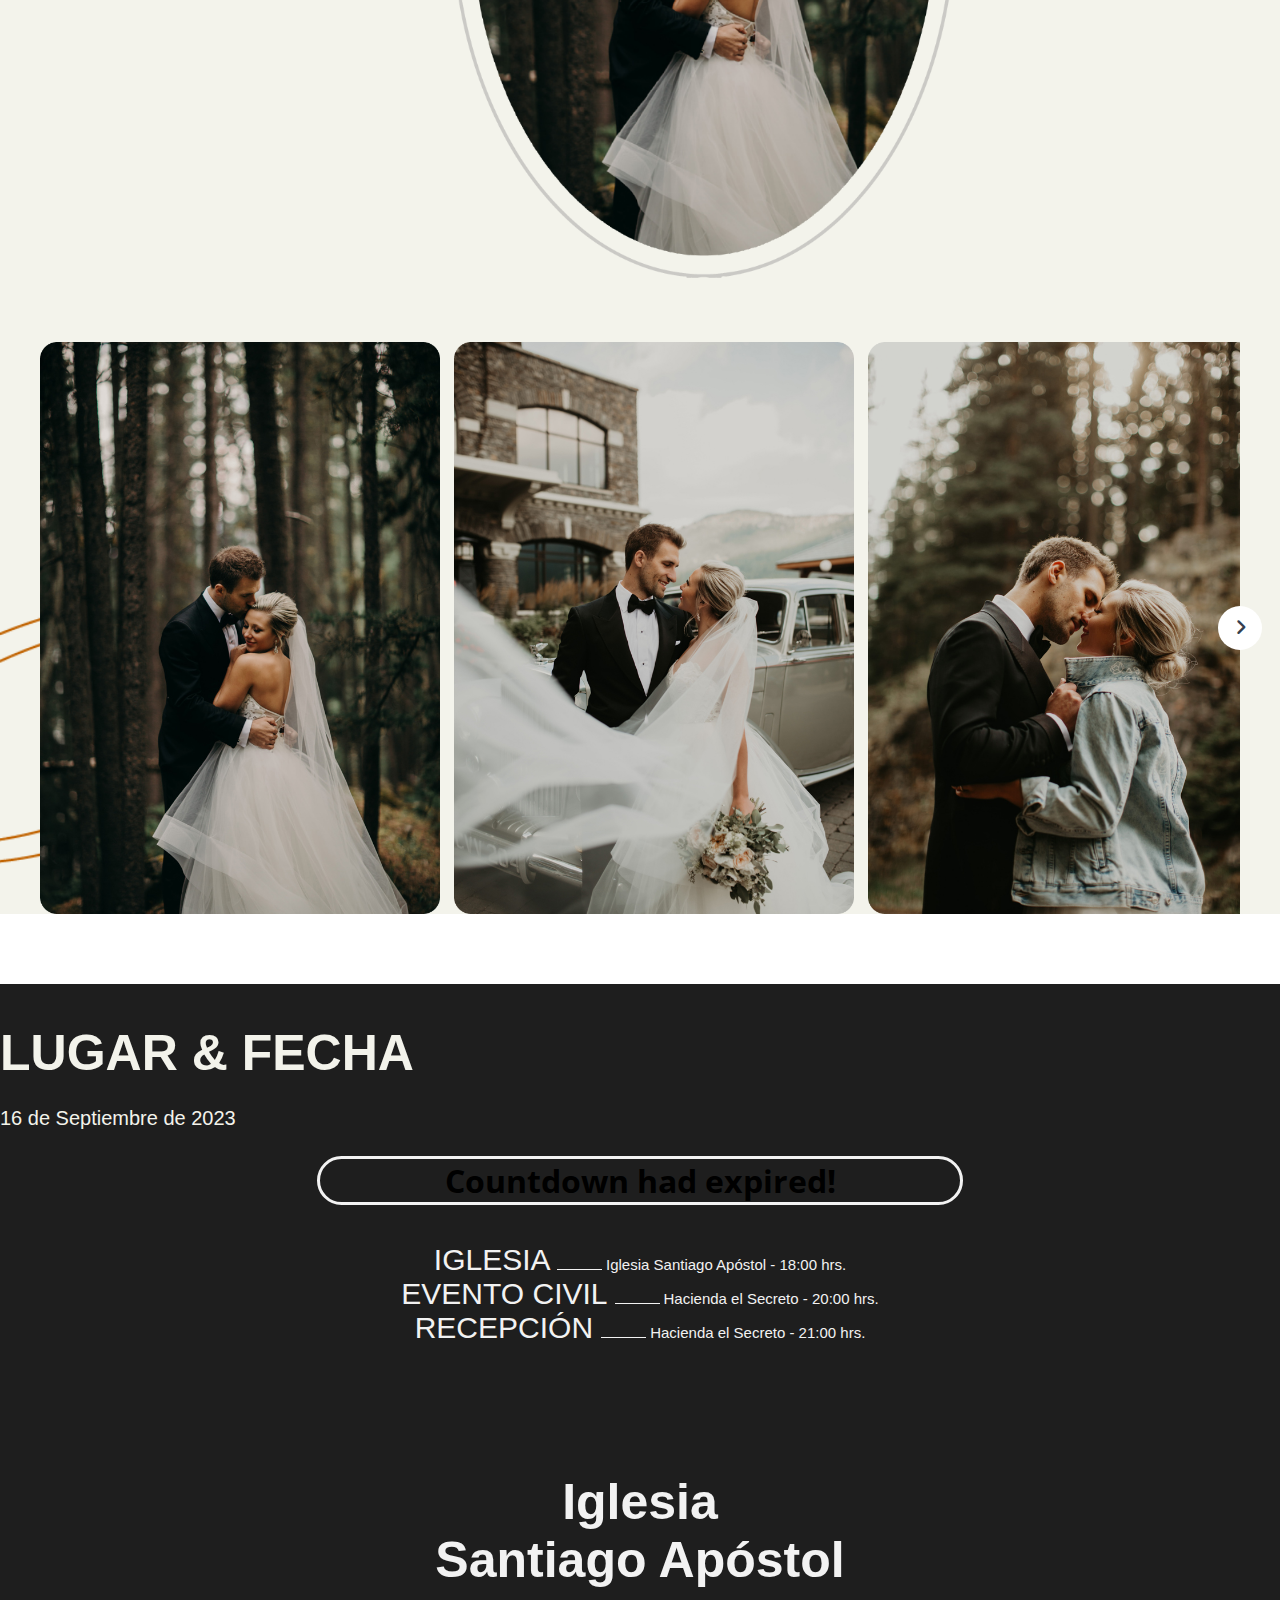
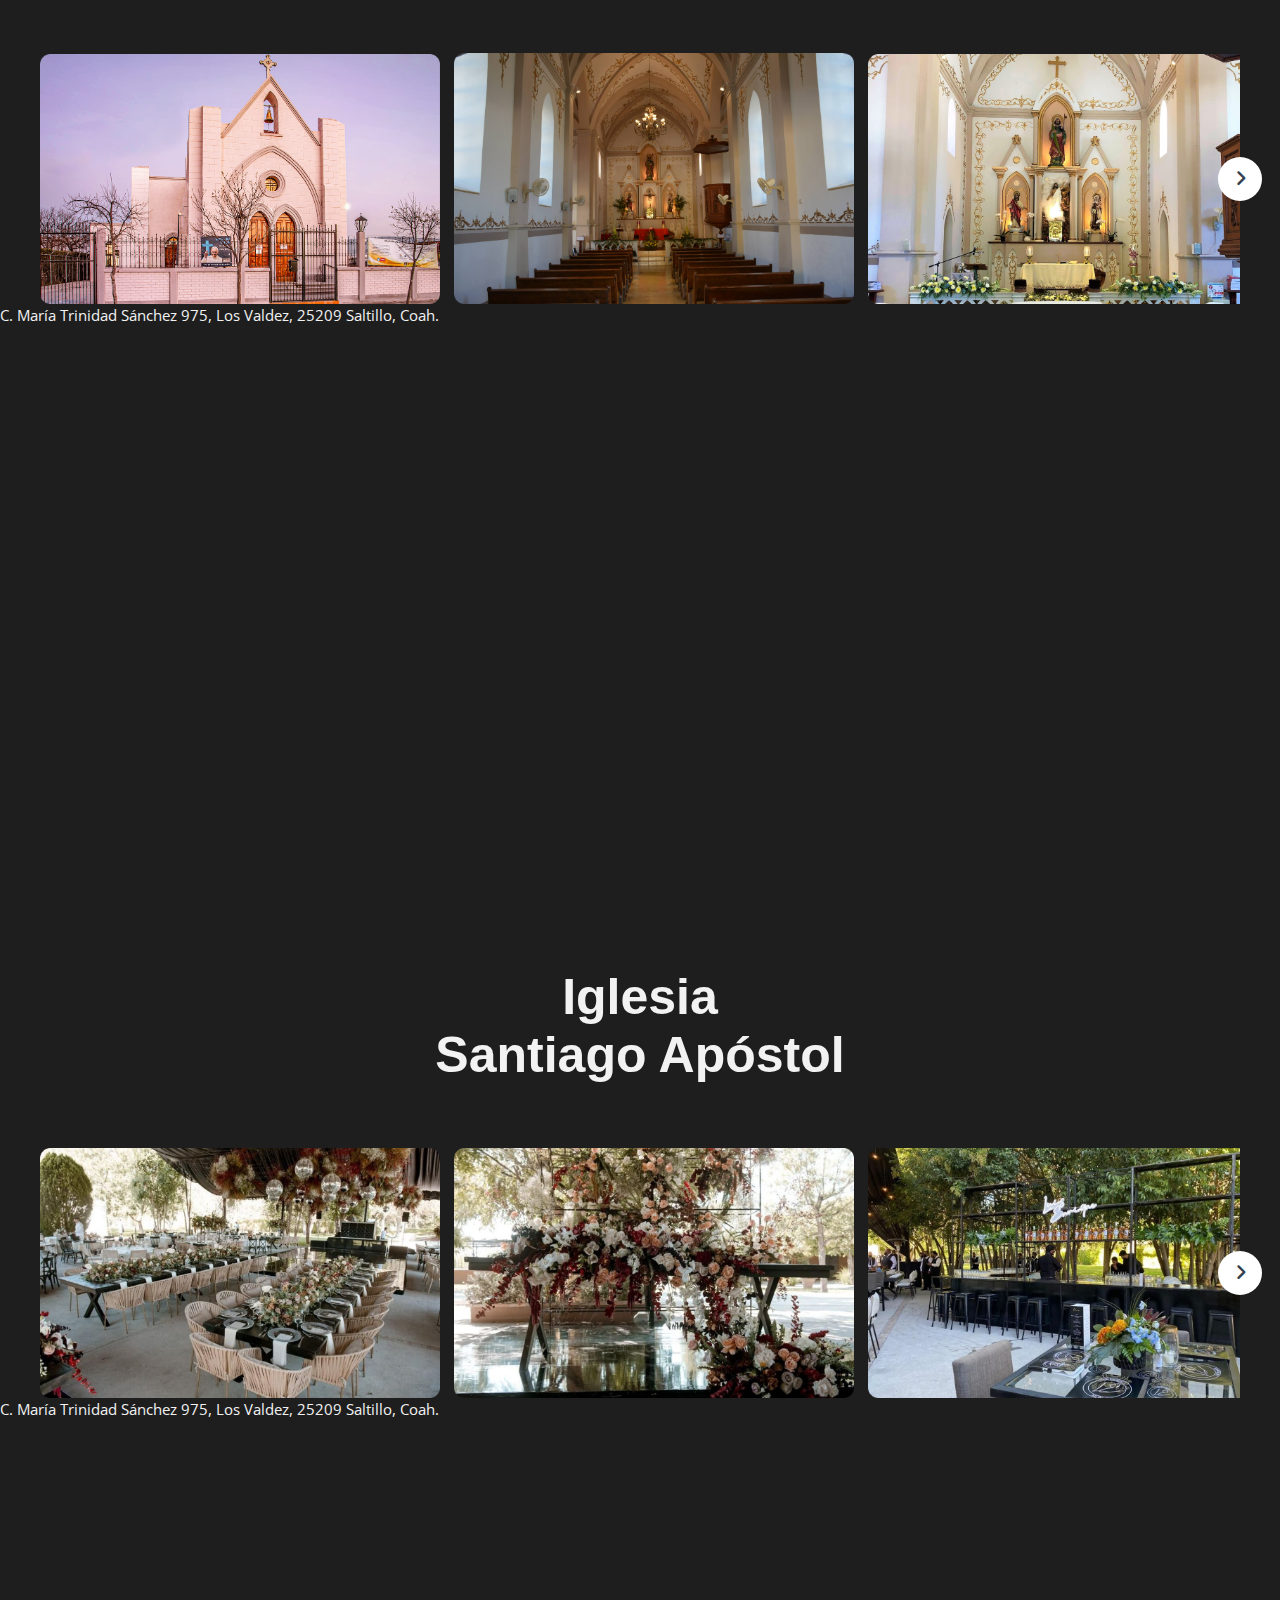
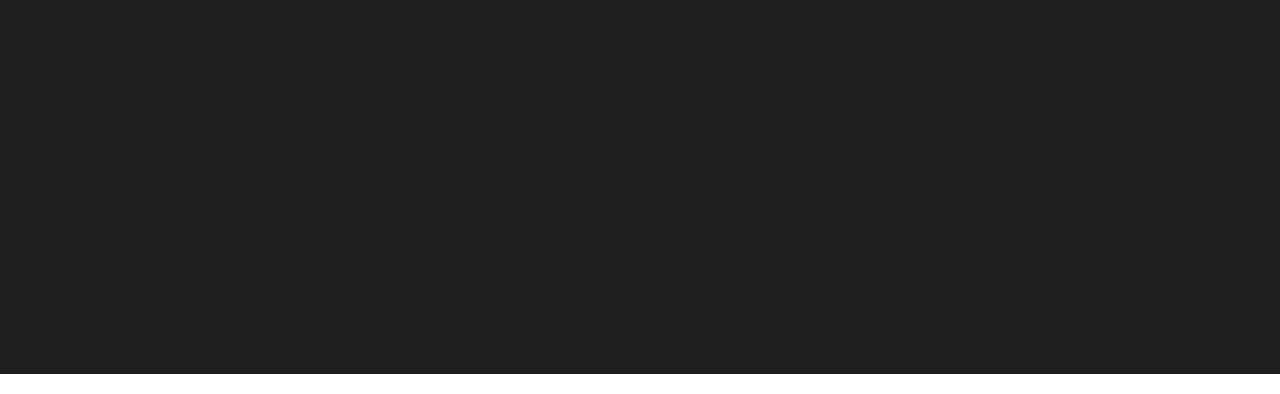
==== commit b4859ce9: "Update index.html" ====
--- a/index.html
+++ b/index.html
@@ -193,120 +193,11 @@
 			</div>
 		</section>
 
-		<section class="precios">
-			<div class="container">
-				<div class="row">
-					<div class="col-md-12">
-						<h3 class="titulo">Precios</h3>
-					</div>
-				</div>
-
-				<div class="row">
-					<div class="precio col-sm-4">
-						<div class="plan verde">
-							<p class="nombre">Básico</p>
-							<p class="precio">$9</p>
-							<ul class="caracteristicas">
-								<li>1  Cuenta </li>
-								<li>10 GB de espacio</li>
-								<li>Dominio Personal</li>
-							</ul>
-							<a href="#" class="btn">Contratar Ahora</a>
-						</div>
-					</div>
-
-					<div class="precio col-sm-4">
-						<div class="plan active">
-							<p class="nombre">Standard</p>
-							<p class="precio">$19</p>
-							<ul class="caracteristicas">
-								<li>5  Cuenta </li>
-								<li>50 GB de espacio</li>
-								<li>Dominio Personal</li>
-							</ul>
-							<a href="#" class="btn">Contratar Ahora</a>
-						</div>
-					</div>
-
-					<div class="precio col-sm-4">
-						<div class="plan naranja">
-							<p class="nombre">Premium</p>
-							<p class="precio">$99</p>
-							<ul class="caracteristicas">
-								<li>Cuentas Ilimitadas</li>
-								<li>500 GB de espacio</li>
-								<li>Dominios Ilimitados</li>
-							</ul>
-							<a href="#" class="btn">Contratar Ahora</a>
-						</div>
-					</div>
-				</div>
-			</div>
-		</section>
-
-		<section class="reviews">
-			<div class="container">
-				<div class="row">
-					<div class="col-md-12">
-						<h3 class="titulo">Lo que nuestros clientes dicen:</h3>
-					</div>
-				</div>
-
-				<div class="row">
-					<div class="col-md-12 cliente">
-						<div class="foto">
-							<img src="img/img.jpg" alt="">
-						</div>
-						<div class="review">
-							<p class="texto">“Cras hendrerit lectus massa, at vulputate nibh varius quis. Sed ac consequat ipsum.”</p>
-							<p class="nombre">Raquel Gutierrez</p>
-						</div>
-					</div>
-					<div class="col-md-12 cliente derecha">
-						<div class="foto">
-							<img src="img/foto2.jpg" alt="">
-						</div>
-						<div class="review">
-							<p class="texto">“Proin semper sem sed quam semper mollis. Curabitur a purus a augue pulvinar viverra vel quis augue. Donec cursus sit amet lectus maximus tempor”</p>
-							<p class="nombre">- Jhon Doe</p>
-						</div>
-					</div>
-				</div>
-			</div>
-		</section>
+
 	</section>
 
-	<footer>
-		<div class="direccion">
-			<div class="container">
-				<div class="row">
-					<div class="col-md-8">
-						<h4 class="titulo">Contacto</h4>
-						<p class="calle">364 Delaware Avenue <br />Massapequa Park, NY 11762</p>
-						<p class="telefono">(140) 322-0934</p>
-						<p class="correo">contacto [arroba] correo.com</p>
-					</div>
-					<div class="col-md-4 logo">
-						<img src="img/logo1.png" alt="" class="logo" width="200px">
-					</div>
-				</div>
-			</div>
-		</div>
-
-		<div class="social">
-			<div class="container">
-				<div class="row">
-					<div class="col-md-12">
-						<a class="facebook" href="#"><i class="fa fa-facebook"></i></a>
-						<a class="twitter" href="#"><i class="fa fa-twitter"></i></a>
-						<a class="youtube" href="#"><i class="fa fa-youtube"></i></a>
-					</div>
-				</div>
-			</div>
-		</div>
-	</footer>
 
 <!-- js -->
 	<script src="js/countdown.js"></script>
 </body>
-</html>+</html>
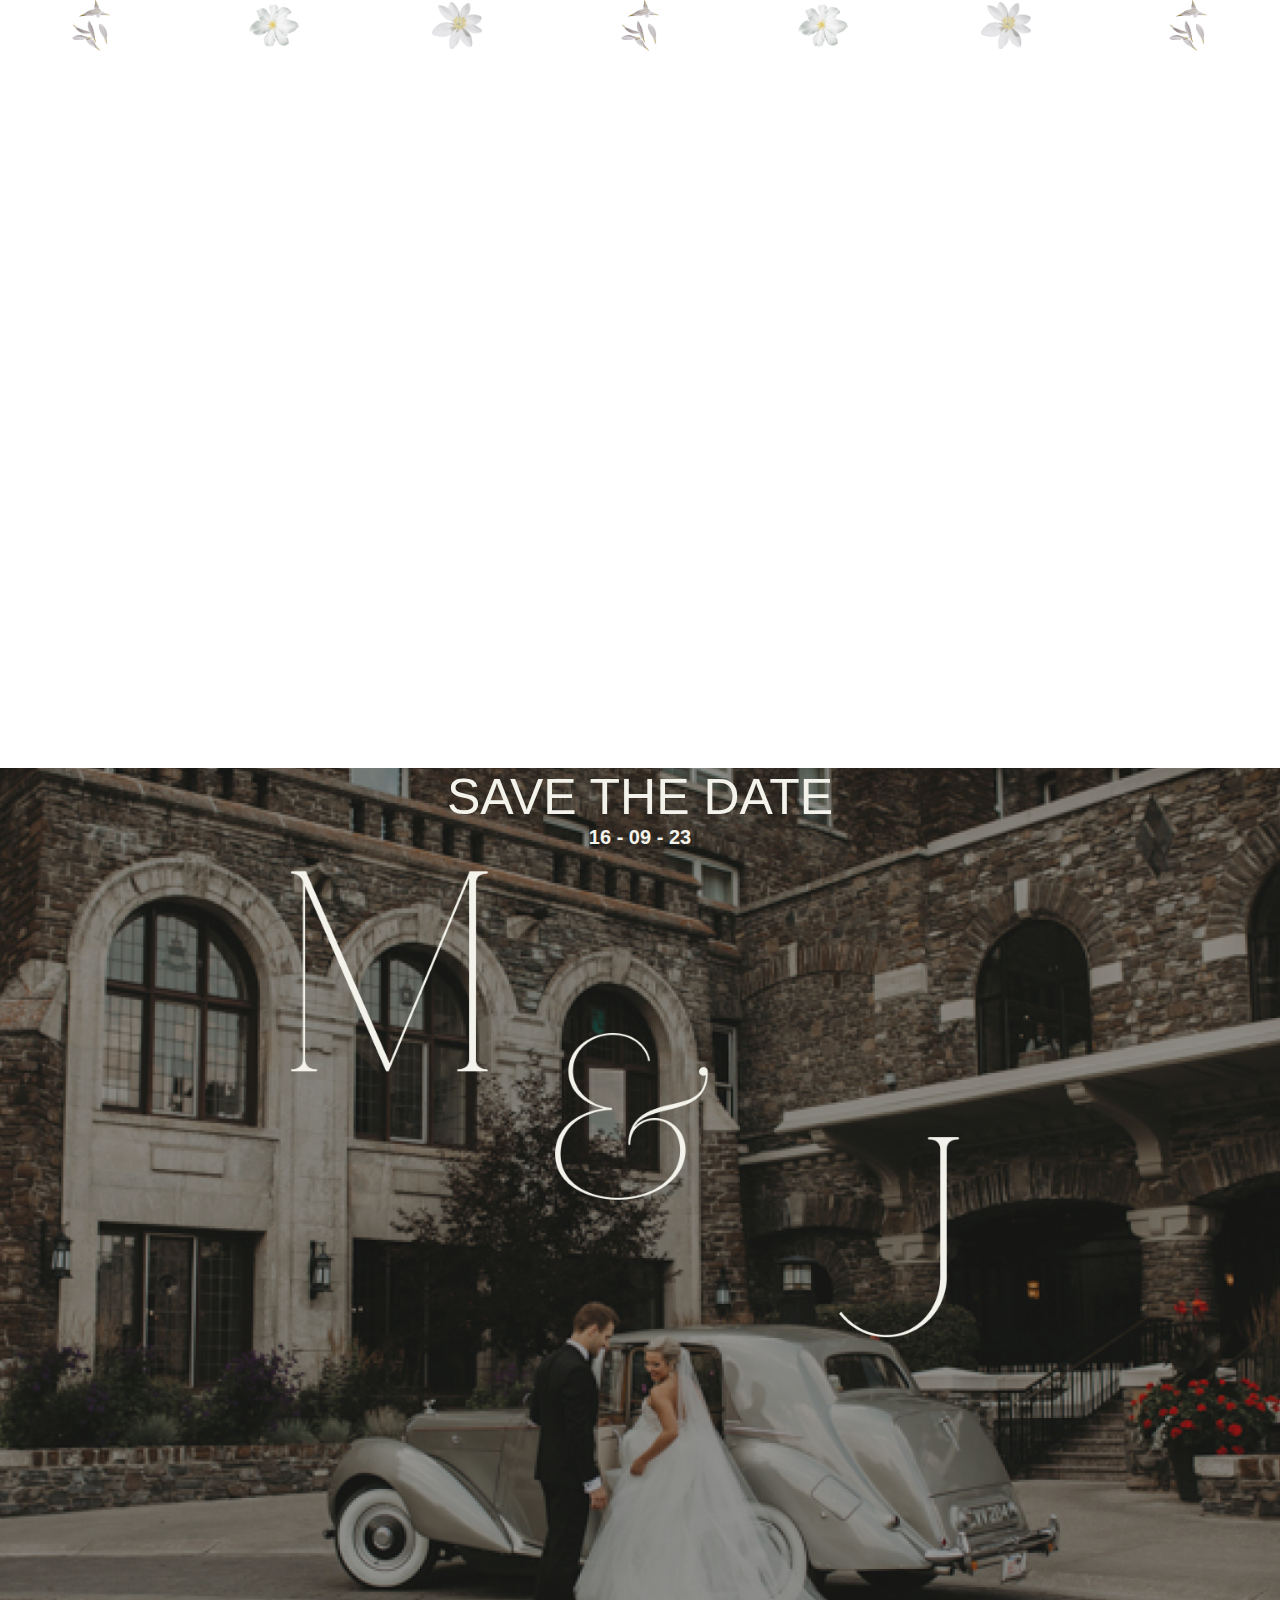
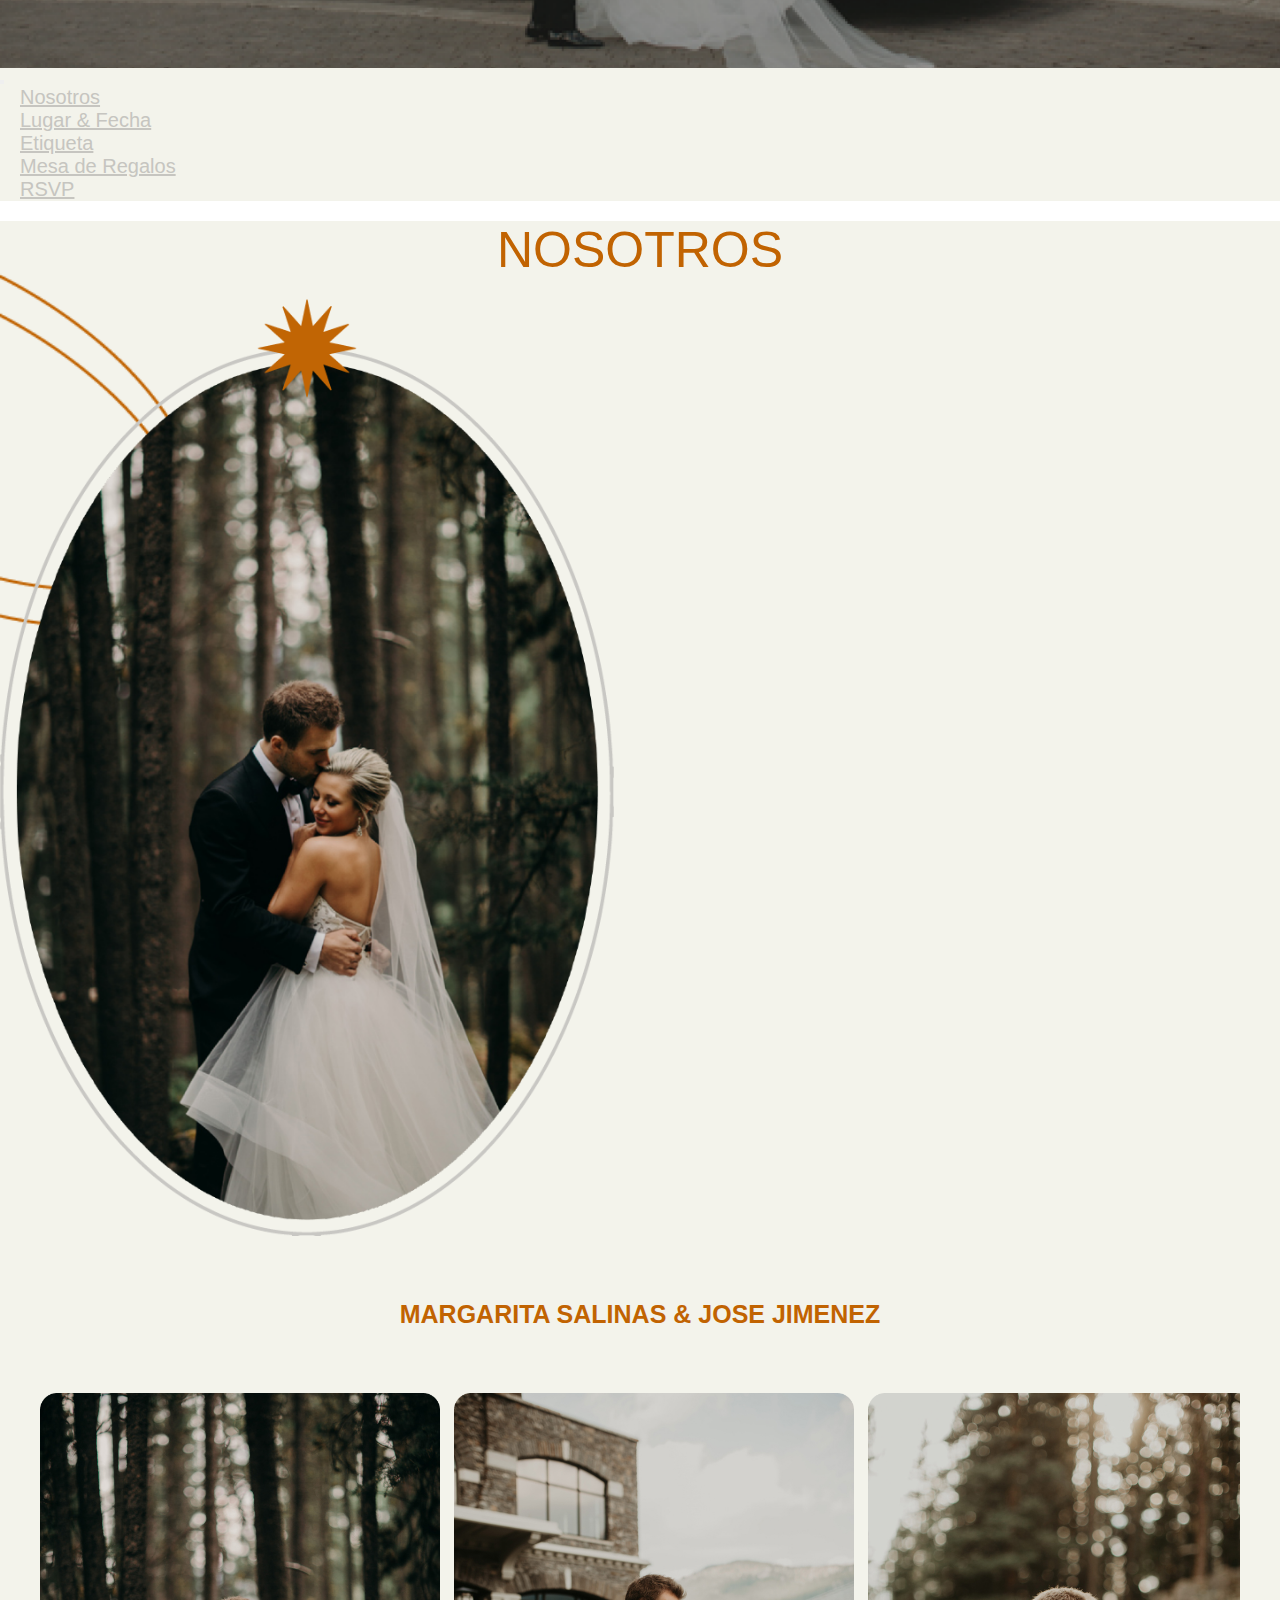
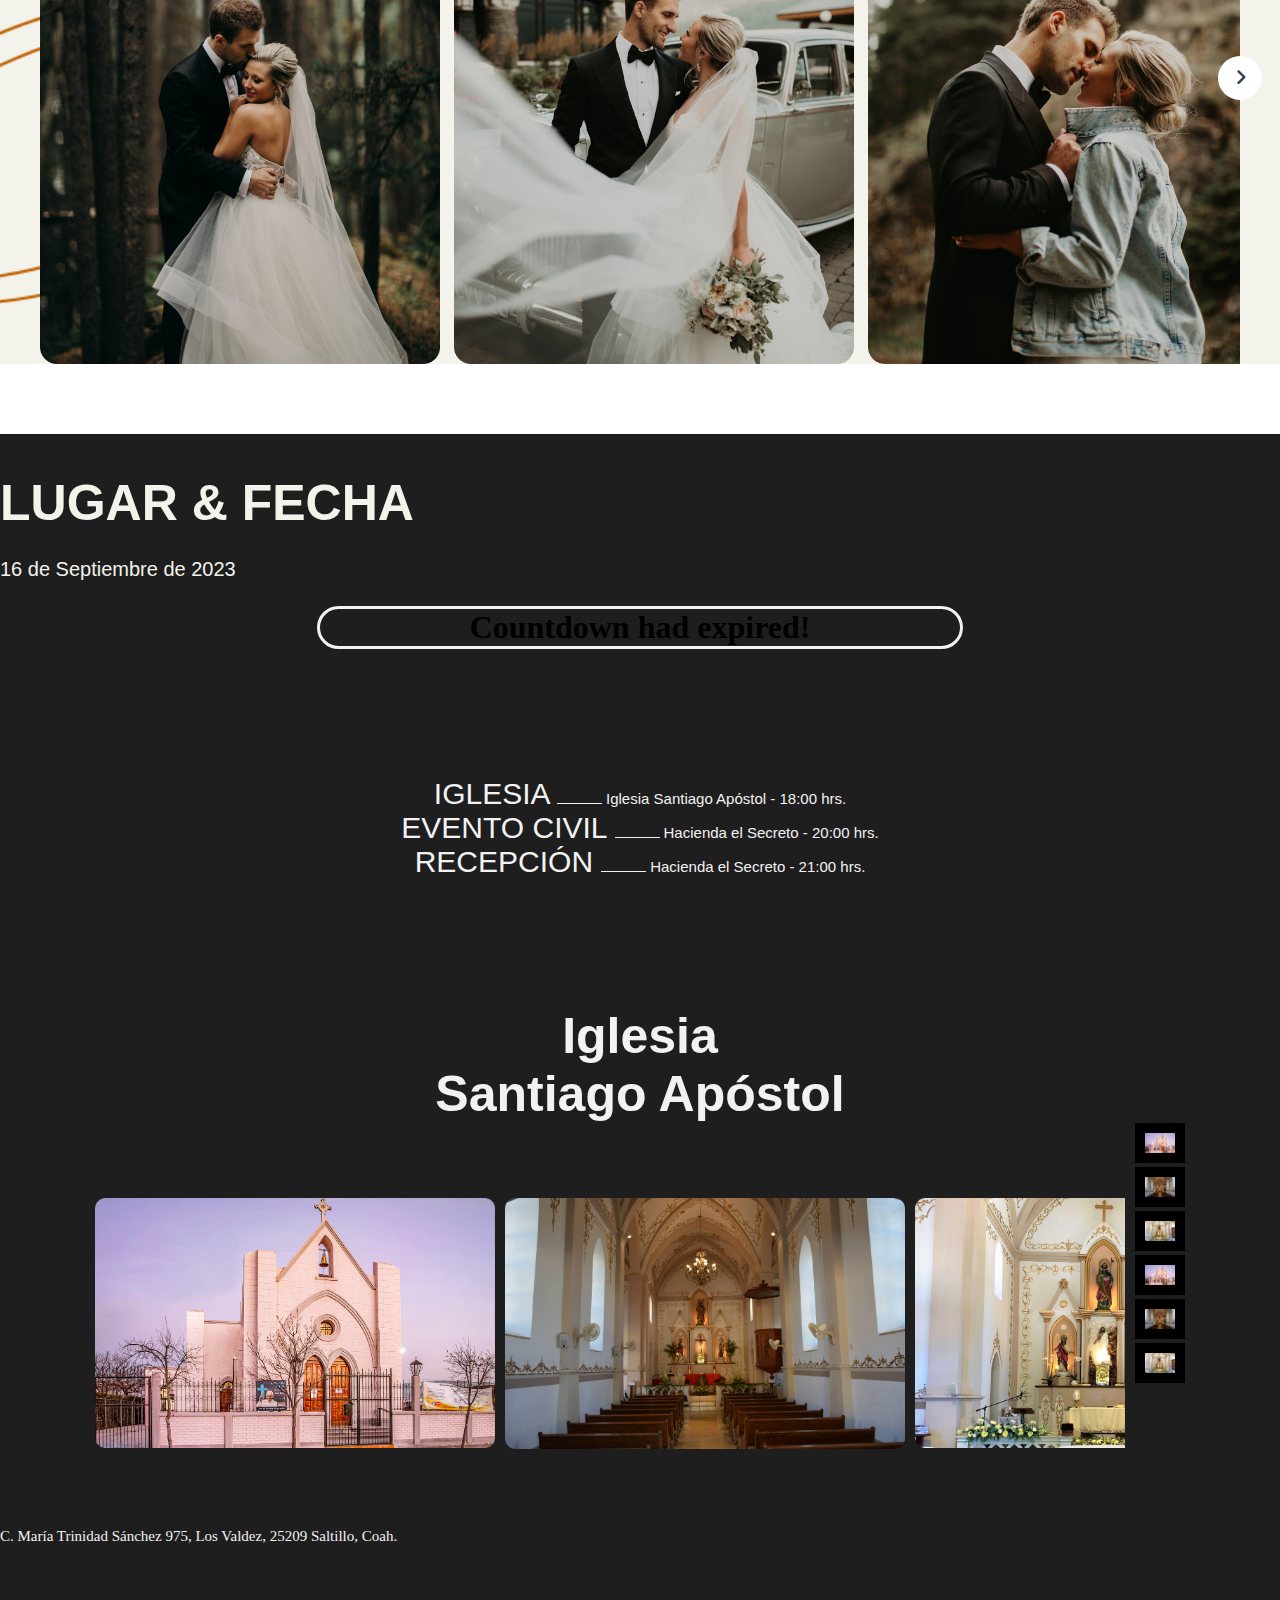
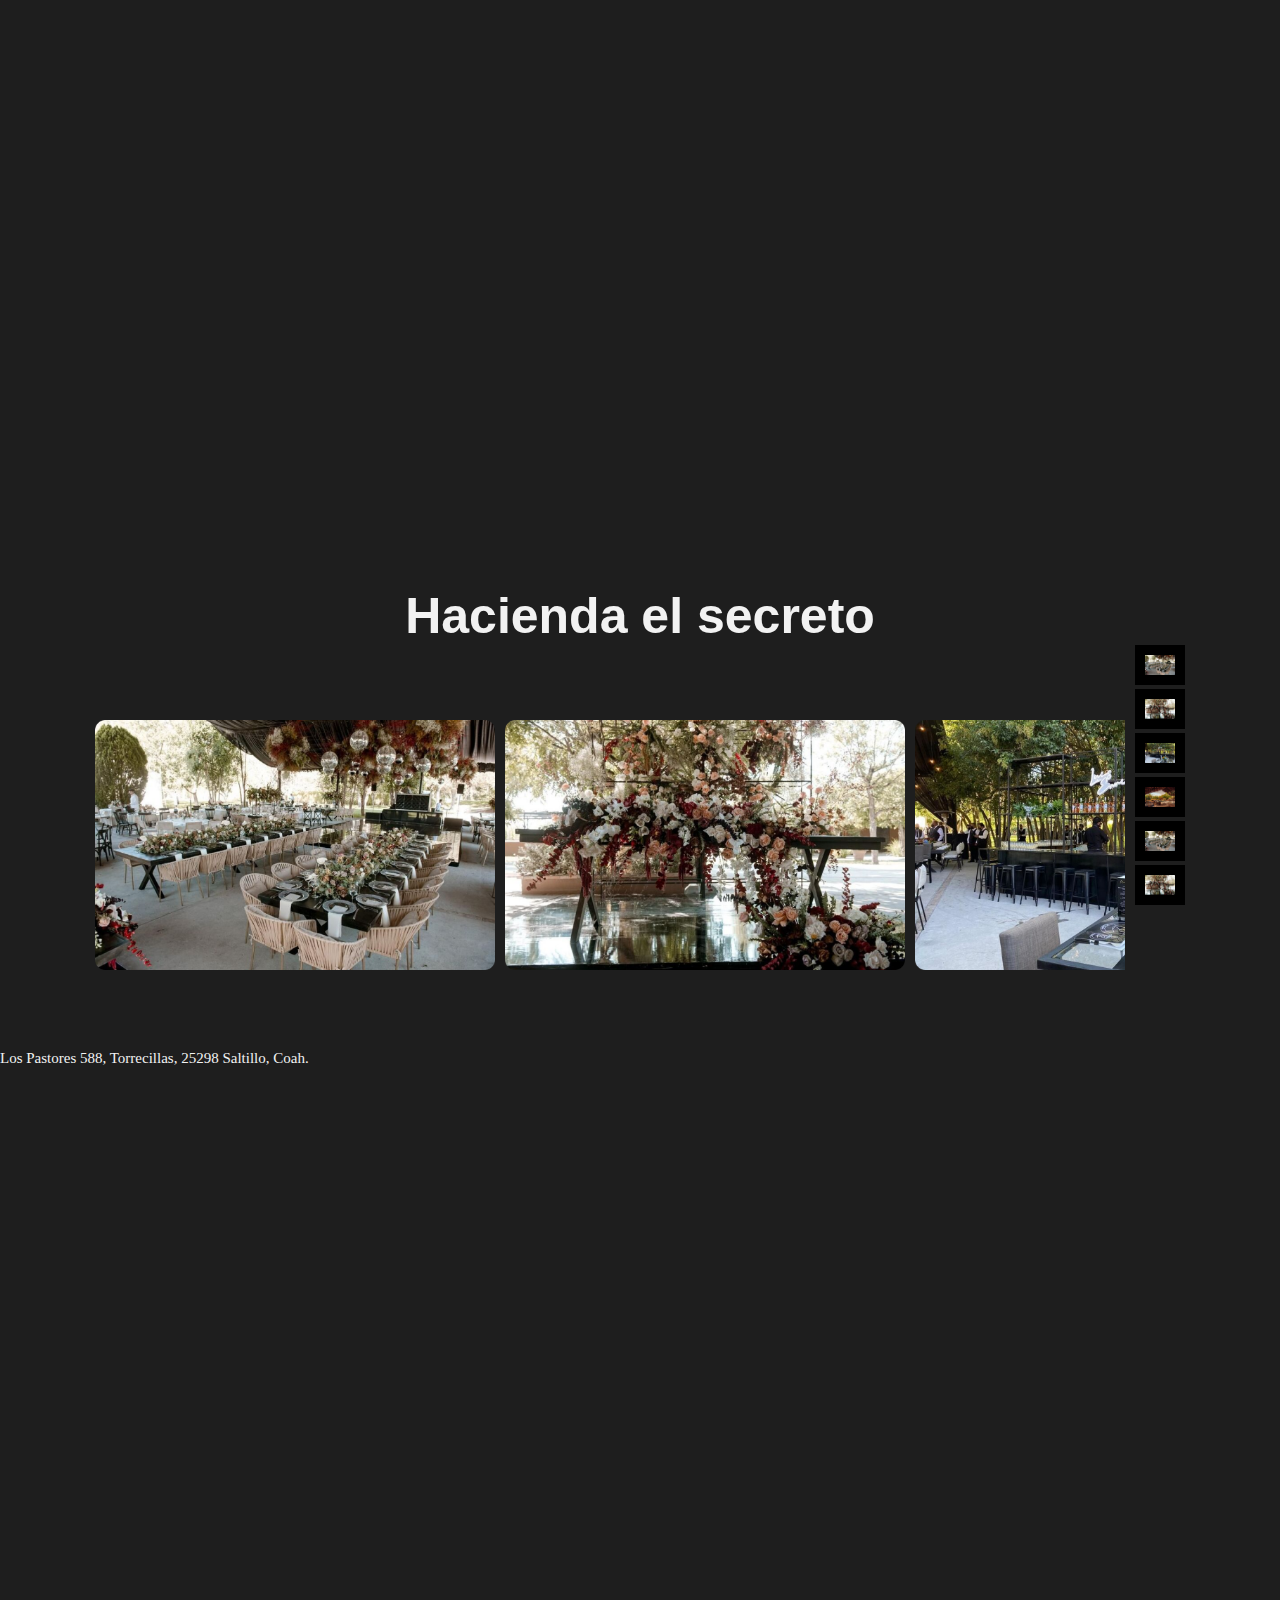
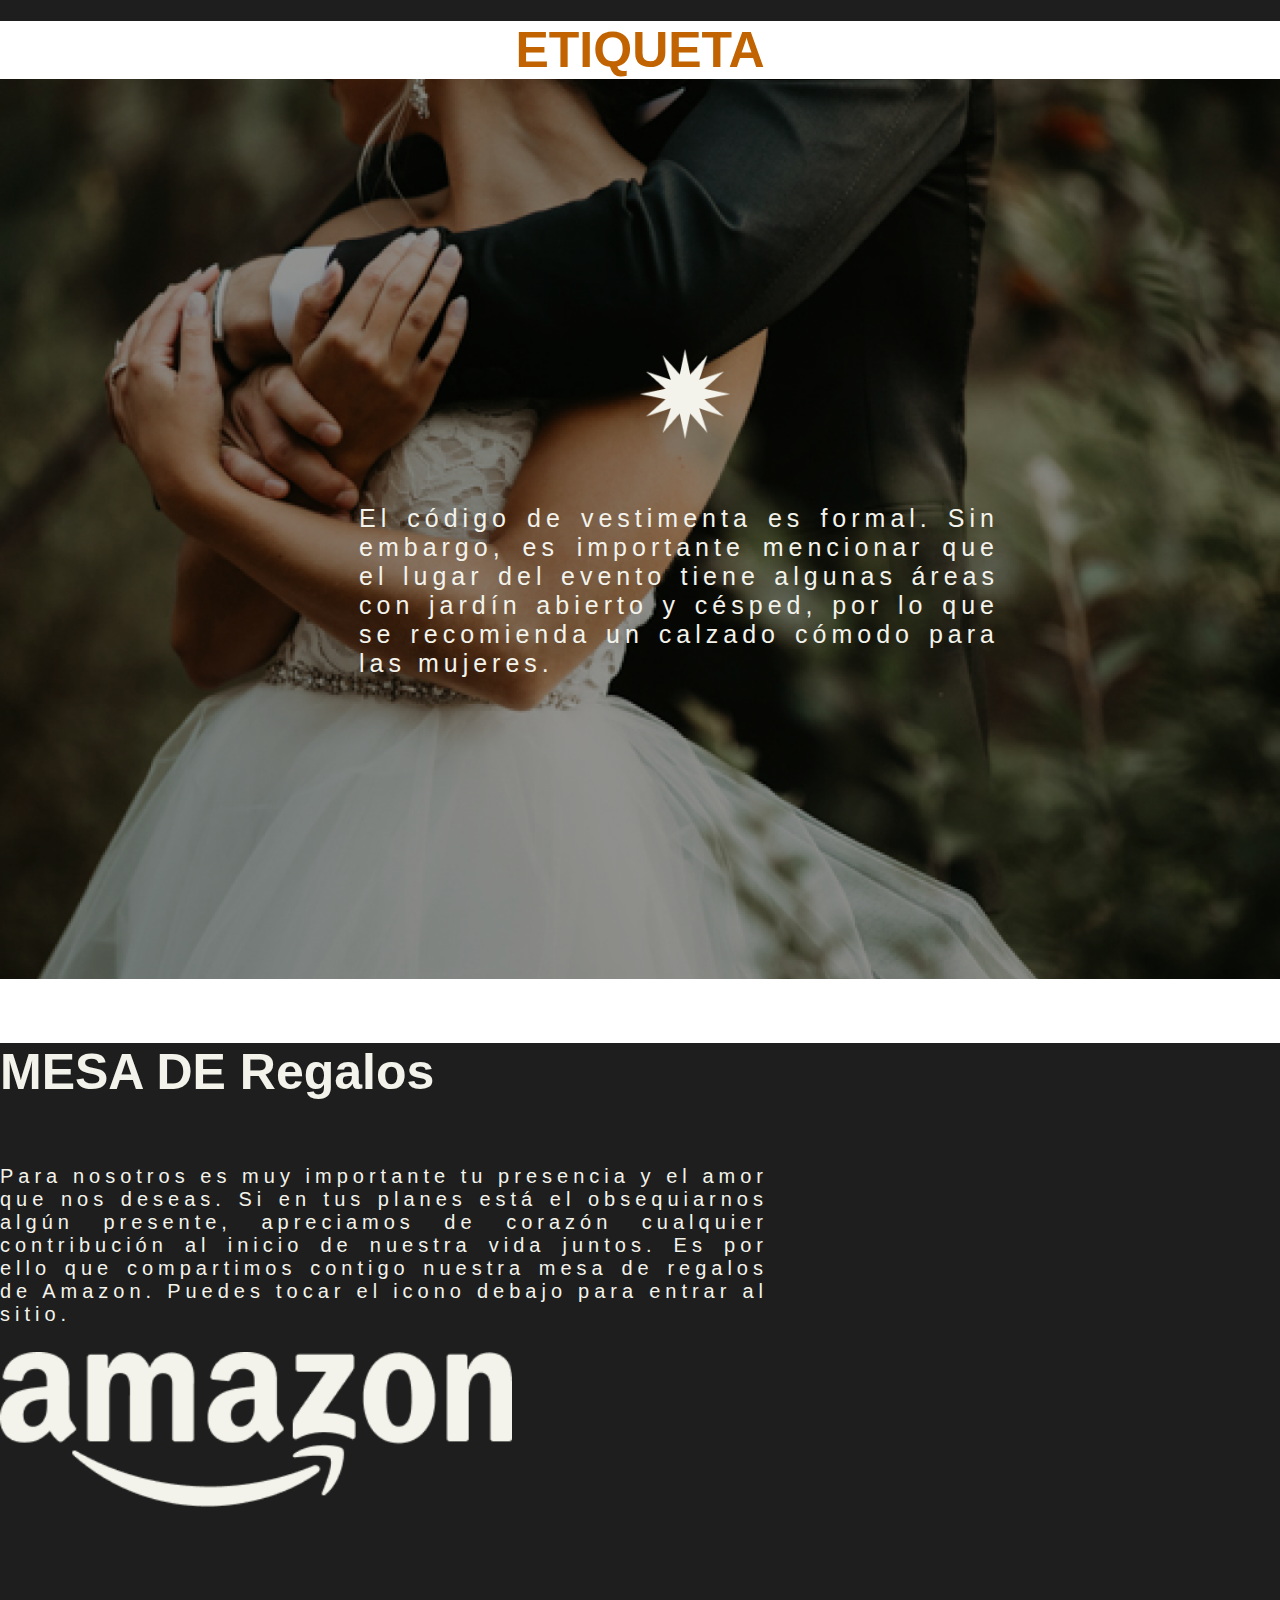
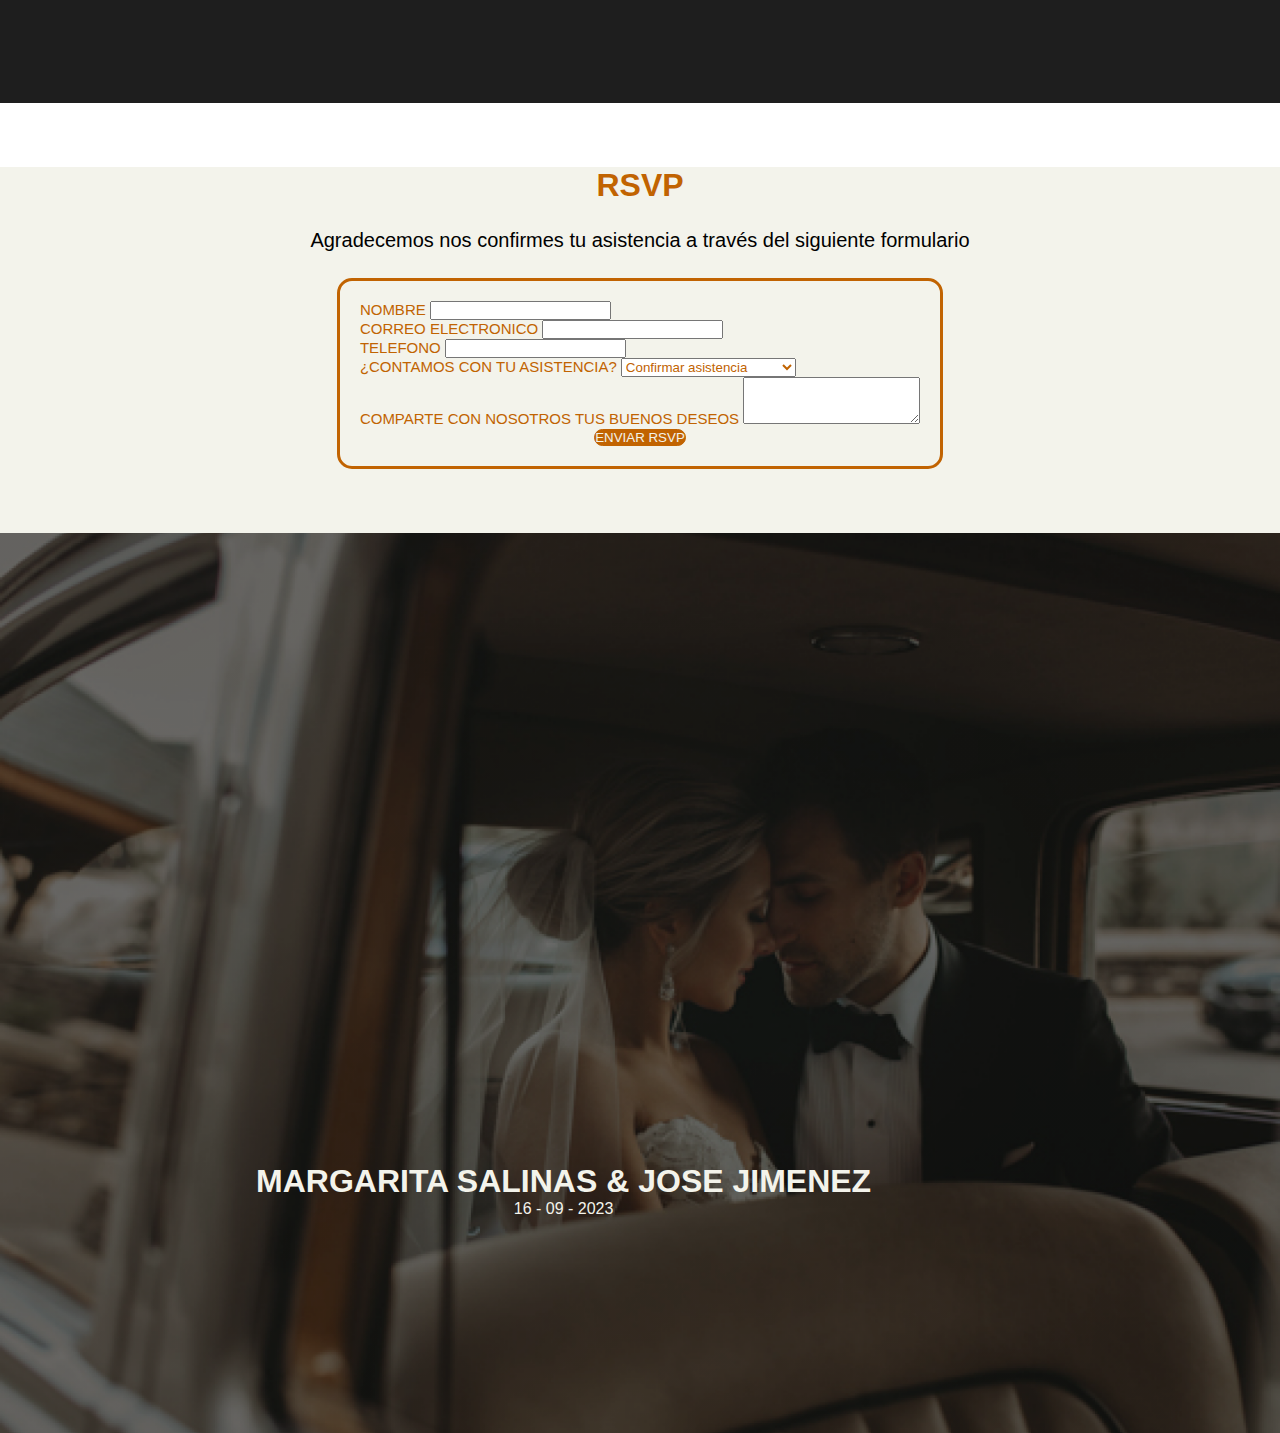
==== commit 040cff84: "cambios" ====
--- a/index.html
+++ b/index.html
@@ -5,25 +5,82 @@
 	<meta name="viewport" content="width=device-width, user-scalable=no, initial-scale=1.0, maximum-scale=1.0, minimum-scale=1.0">
 	<link href="https://www.dafontfree.net/embed/ZnV0dXJhLW1kLWJ0LW1lZGl1bSZkYXRhLzI1L2YvMTI1OTM3L0Z1dHVyYU1lZGl1bUJULnR0Zg" rel="stylesheet" type="text/css"/>
     <link href="https://fonts.cdnfonts.com/css/rotten" rel="stylesheet">
-    <link href="https://cdn.jsdelivr.net/npm/bootstrap@5.3.0-alpha1/dist/css/bootstrap.min.css" rel="stylesheet" integrity="sha384-GLhlTQ8iRABdZLl6O3oVMWSktQOp6b7In1Zl3/Jr59b6EGGoI1aFkw7cmDA6j6gD" crossorigin="anonymous">
-    <link rel="stylesheet" href="https://cdn.jsdelivr.net/npm/bootstrap-icons@1.7.2/font/bootstrap-icons.css">
+    <link href="https://cdn.jsdelivr.net/npm/bootstrap@5.3.1/dist/css/bootstrap.min.css" rel="stylesheet" integrity="sha384-4bw+/aepP/YC94hEpVNVgiZdgIC5+VKNBQNGCHeKRQN+PtmoHDEXuppvnDJzQIu9" crossorigin="anonymous">
+	<script src="https://cdn.jsdelivr.net/npm/bootstrap@5.3.1/dist/js/bootstrap.bundle.min.js" integrity="sha384-HwwvtgBNo3bZJJLYd8oVXjrBZt8cqVSpeBNS5n7C8IVInixGAoxmnlMuBnhbgrkm" crossorigin="anonymous"></script>
 	<link rel="stylesheet" href="css/font-awesome.min.css">
 	<link href='https://fonts.googleapis.com/css?family=Open+Sans:400,300,600,700' rel='stylesheet' type='text/css'>
+	<link href="https://fonts.cdnfonts.com/css/futura-lt" rel="stylesheet">
 	<link rel="stylesheet" href="css/estilos.css">
 	<link rel="stylesheet" href="css/style.css">
 	<link rel="stylesheet" href="https://cdnjs.cloudflare.com/ajax/libs/font-awesome/6.2.0/css/all.min.css">
-    <script src="js/script.js" defer></script>
-
+
+	<style>
+		.petals img{
+			width: 50px;
+			animation: petals 7s linear infinite;
+		}
+		.petals{
+			width: 100%;
+			display: flex;
+			align-items: center;
+			justify-content: space-around;
+			position: absolute;
+			top: 0;
+		}
+		@keyframes petals{
+			0%{
+				transform: translateY(0);
+				opacity: 0;
+			}
+			50%{
+				opacity: 1;
+			}
+			70%{
+				opacity: 1;
+			}
+			100%{
+				transform: translateY(80vh);
+				opacity: 0;
+			}
+		}
+		.petals img:nth-child(1){
+			animation-delay: 2s;
+		}
+		.petals img:nth-child(2){
+			animation-delay: 1s;
+		}
+		.petals img:nth-child(3){
+			animation-delay: 3s;
+		}
+		.petals img:nth-child(4){
+			animation-delay: 4.5s;
+		}
+		.petals img:nth-child(5){
+			animation-delay: 3s;
+		}
+		.petals img:nth-child(6){
+			animation-delay: 6s;
+		}
+		.petals img:nth-child(7){
+			animation-delay: 2s;
+		}
+	</style>
 	<title>Wedding Design Demo</title>
 </head>
 <body>
+	<div class="petals">
+		<img src="img/flor5.png" alt="">
+		<img src="img/flor3.png" alt="">
+		<img src="img/flor4.png" alt="">
+		<img src="img/flor5.png" alt="">
+		<img src="img/flor3.png" alt="">
+		<img src="img/flor4.png" alt="">
+		<img src="img/flor5.png" alt="">
+	</div>
 	<header>
 		<div class="container">
 			<div class="row textos">
 				<div class="col-md-12">
-					<h2 class="primera_linea">M</h2>
-					<h3 class="segunda_linea">&</h3>
-					<h2 class="tercera_linea">J</h2>
 					<h2 class="cuarta_linea">SAVE THE DATE</h2>
 					<h2 class="quinta_linea">16 - 09 - 23</h2>
 				</div>
@@ -33,26 +90,33 @@
 
 	<section class="main">
 		<section class="background-menu">
-				<nav class="navbar navbar-expand-lg navbar-light">
-					<button class="navbar-toggler" type="button" data-toggle="collapse" data-target="#navbarNav" aria-controls="navbarNav" aria-expanded="false" aria-label="Toggle navigation">
-					  <span class="navbar-toggler-icon"></span>
+				<nav class="navbar navbar-expand-lg navbar-light ">
+					<button 
+					class="navbar-toggler" 
+					type="button" 
+					data-bs-toggle="collapse" 
+					data-bs-target="#navbarNav" 
+					aria-controls="navbarNav" 
+					aria-expanded="false" 
+					aria-label="Toggle navigation">
+					<span class="navbar-toggler-icon"></span>
 					</button>
-					<div class="collapse navbar-collapse d-flex justify-content-center" id="navbarNav">
-					  <ul class="navbar-nav ">
+					<div class="collapse navbar-collapse" id="navbarNav">
+					  <ul class="navbar-nav mr-auto">
 						<li class="nav-item ">
-						  <a class="nav-link" href="#">Nosotros</a>
+						  <a class="nav-link" href="#fotos">Nosotros</a>
 						</li>
 						<li class="nav-item">
-						  <a class="nav-link" href="#">Lugar & Fecha</a>
+						  <a class="nav-link" href="#date">Lugar & Fecha</a>
 						</li>
 						<li class="nav-item">
-						  <a class="nav-link" href="#">Etiqueta</a>
+						  <a class="nav-link" href="#etiqueta">Etiqueta</a>
 						</li>
 						<li class="nav-item">
-							<a class="nav-link" href="#">Mesa de Regalos</a>
+							<a class="nav-link" href="#regalos">Mesa de Regalos</a>
 						</li>
 						<li class="nav-item">
-							<a class="nav-link" href="#">RSVP</a>
+							<a class="nav-link" href="#rsvp">RSVP</a>
 						</li>
 					  </ul>
 					</div>
@@ -62,7 +126,7 @@
 				  </div>		 -->
 		</section>
 
-		<section class="fotos">
+		<section class="fotos" id="fotos">
 			<div class="container">
 				<div class="row">
 					<div class="col-md-12">
@@ -71,8 +135,11 @@
 								<h1 class="nosotros">NOSOTROS</h1>
 							</div>
 							<div>
-								<div class="col-xs-4 thumb d-flex justify-content-center">
-									<img src="img/fondo-novios.png" alt="">
+								<div class="col-md-12 thumb d-flex justify-content-center">
+									<img src="img/imagen-novios.png" alt="">
+								</div>
+								<div class="col-md-12 thumb d-flex justify-content-center">
+									<h1>MARGARITA SALINAS & JOSE JIMENEZ</h1>
 								</div>
 							</div>
 						</div>
@@ -92,11 +159,12 @@
 							  </div>												  
 						</div>
 					</div>
-				</div>
-			</div>
-		</section>
-
-		<section class="date-container">
+					
+				</div>
+			</div>
+		</section>
+
+		<section class="date-container" id="date">
 			<div class="container">				
 				<div class="row">
 					<div class="col-xs-4 d-flex justify-content-center titulo-fecha">
@@ -144,15 +212,25 @@
 							<h1>Iglesia <br> Santiago Apóstol</h1>
 						</div>
 						<div class="col-md-12">
-							<div class="row carrusel">
-								<div class="wrapper">
-									<i id="left" class="fa-solid fa-angle-left"></i>
-									<div class="carousel">
-									  <img src="img/iglesia1.png" alt="img" draggable="false">
-									  <img src="img/iglesia2.png" alt="img" draggable="false">
-									  <img src="img/iglesia3.png" alt="img" draggable="false">
-									</div>
-									<i id="right" class="fa-solid fa-angle-right"></i>
+							<div class="row">
+								<div class="carrusel2">
+									<ul class="carrusel-fotos">
+									  <li id="foto1"><img src="img/iglesia1.png" alt=""></li>
+									  <li id="foto2"><img src="img/iglesia2.png" alt=""></li>
+									  <li id="foto3"><img src="img/iglesia3.png" alt=""></li>
+									  <li id="foto5"><img src="img/iglesia1.png" alt=""></li>
+									  <li id="foto6"><img src="img/iglesia2.png" alt=""></li>
+									  <li id="foto7"><img src="img/iglesia3.png" alt=""></li>
+									</ul>
+									<ul class="carrusel-menu">
+									  <li><a href="#foto1"><img src="img/iglesia1.png" alt=""></a></li>
+									  <li><a href="#foto2"><img src="img/iglesia2.png" alt=""></a></li>
+									  <li><a href="#foto3"><img src="img/iglesia3.png" alt=""></a></li>
+									  <li><a href="#foto4"><img src="img/iglesia1.png" alt=""></a></li>
+									  <li><a href="#foto5"><img src="img/iglesia2.png" alt=""></a></li>
+									  <li><a href="#foto6"><img src="img/iglesia3.png" alt=""></a></li>
+
+									</ul>
 								  </div>												  
 							</div>
 						</div>
@@ -166,38 +244,164 @@
 					<!-- SALON -->
 					<div class="mapa-ubicacion-iglesia">
 						<div class="col-xs-4 d-flex justify-content-center iglesia">
-							<h1>Iglesia <br> Santiago Apóstol</h1>
+							<h1>Hacienda el secreto</h1>
 						</div>
 						<div class="col-md-12">
-							<div class="row carrusel">
-								<div class="wrapper">
-									<i id="left" class="fa-solid fa-angle-left"></i>
-									<div class="carousel">
-									  <img src="img/salon1.png" alt="img" draggable="false">
-									  <img src="img/salon2.png" alt="img" draggable="false">
-									  <img src="img/salon3.png" alt="img" draggable="false">
-									  <img src="img/salon4.png" alt="img" draggable="false">
-									</div>
-									<i id="right" class="fa-solid fa-angle-right"></i>
+							<div class="row">
+								<div class="carrusel2">
+									<ul class="carrusel-fotos">
+									  <li id="foto8"><img src="img/salon1.png" alt=""></li>
+									  <li id="foto9"><img src="img/salon2.png" alt=""></li>
+									  <li id="foto10"><img src="img/salon3.png" alt=""></li>
+									  <li id="foto11"><img src="img/salon4.png" alt=""></li>
+									  <li id="foto12"><img src="img/salon1.png" alt=""></li>
+									  <li id="foto13"><img src="img/salon2.png" alt=""></li>
+									</ul>
+									<ul class="carrusel-menu">
+									  <li><a href="#foto8"><img src="img/salon1.png" alt=""></a></li>
+									  <li><a href="#foto9"><img src="img/salon2.png" alt=""></a></li>
+									  <li><a href="#foto10"><img src="img/salon3.png" alt=""></a></li>
+									  <li><a href="#foto11"><img src="img/salon4.png" alt=""></a></li>
+									  <li><a href="#foto12"><img src="img/salon1.png" alt=""></a></li>
+									  <li><a href="#foto13"><img src="img/salon2.png" alt=""></a></li>
+
+									</ul>
 								  </div>												  
 							</div>
 						</div>
 						<div class="col-xs-4 d-flex justify-content-center direccion">
-							<span >C. María Trinidad Sánchez 975, Los Valdez, 25209 Saltillo, Coah.</span>
+							<span >Los Pastores 588, Torrecillas, 25298 Saltillo, Coah.</span>
 						</div>
 						<div class="mapa">
-							<iframe src="https://www.google.com/maps/embed?pb=!1m18!1m12!1m3!1d57622.97343811518!2d-101.0131377513672!3d25.49050710000001!2m3!1f0!2f0!3f0!3m2!1i1024!2i768!4f13.1!3m3!1m2!1s0x868813003e378665%3A0x95f44381e9afcf76!2sIglesia%20Santiago%20Ap%C3%B3stol!5e0!3m2!1ses!2smx!4v1692112420414!5m2!1ses!2smx" width="1200" height="450" style="border:0; border-radius: 20px;" allowfullscreen="" loading="lazy" referrerpolicy="no-referrer-when-downgrade" ></iframe>						
-						</div>
-					</div>
-				</div>
-			</div>
-		</section>
-
-
-	</section>
-
+							<iframe src="https://www.google.com/maps/embed?pb=!1m18!1m12!1m3!1d3602.482537057677!2d-100.94025548818809!3d25.455558077451943!2m3!1f0!2f0!3f0!3m2!1i1024!2i768!4f13.1!3m3!1m2!1s0x868812885d441a1b%3A0xca89823e7c8e8189!2sHacienda%20El%20Secreto!5e0!3m2!1ses!2smx!4v1692200539740!5m2!1ses!2smx" width="1200" height="450" style="border:0; border-radius: 20px;" allowfullscreen="" loading="lazy" referrerpolicy="no-referrer-when-downgrade"></iframe>						</div>
+					</div>
+				</div>
+			</div>
+		</section>
+		<section>
+			<div class="container">
+				<div class="row">
+					<div class="col-md-12">
+						<h1 class="etiqueta-title">ETIQUETA</h1>
+					</div>
+				</div>
+			</div>
+		</section>
+
+		<section class="precios" id="etiqueta">	
+			<div class="container">
+			<div class="texto-etiqueta">
+				<div class="row col-md-8 ">
+					<img src="img/star-white.png" alt="" class="image-star">
+					<p>
+						El código de vestimenta es formal. Sin embargo, 
+						es importante mencionar que el lugar del evento tiene 
+						algunas áreas con jardín abierto y césped, por lo que 
+						se recomienda un calzado cómodo para las mujeres.
+					</p>
+				</div>
+			</div>
+			</div>
+		</section>
+		<section class="mesa-regalos" id="regalos">
+			<div class="container">
+				<div class="row">
+					<div class="col-xs-4 d-flex justify-content-center titulo-mesa">
+						<h1 class="mesa">MESA DE Regalos</h1>
+					</div>
+					<div class="d-flex justify-content-center info-mesa">
+						<p>Para nosotros es muy importante tu presencia y el amor que nos deseas. Si en tus planes está el obsequiarnos algún presente, apreciamos de corazón cualquier contribución al inicio de nuestra vida juntos.
+							Es por ello que compartimos contigo nuestra mesa de regalos de Amazon. Puedes tocar el icono debajo para entrar al sitio.</p>
+					</div>
+					<div class="col-xs-4 d-flex justify-content-center">
+						<a href="https://www.amazon.com.mx" class="d-flex justify-content-center"><img src="img/amazon.png" alt=""></a>
+					</div>
+				</div>
+			</div>
+		</section>
+		
+		<section class="rsvp" id="rsvp">
+			<div class="container">
+				<div class="row">
+					<div class="col-md-12">
+						<div class="titulo-rsvp">
+							<h1>RSVP</h1>
+						</div>
+						<div class="agradecimiento">
+							<h2>Agradecemos nos confirmes tu asistencia a través del siguiente formulario</h2>
+						</div>
+						<form class="row g-1 formulario col-md-4">
+							<div class="col-12">
+								<label for="nombre" class="form-label">NOMBRE</label>
+								<input type="text" class="form-control" id="nombre" placeholder="">
+							  </div>
+							<div class="col-md-12">
+							  <label for="email" class="form-label">CORREO ELECTRONICO</label>
+							  <input type="email" class="form-control" id="email">
+							</div>
+							<div class="col-12">
+							  <label for="telefono" class="form-label">TELEFONO</label>
+							  <input type="tel" class="form-control " id="telefono" placeholder="">
+							</div>
+							<div class="col-12">
+							  <label for="asistencia" class="form-label">¿CONTAMOS CON TU ASISTENCIA?</label>
+							  <select class="form-select" aria-label="asistencia" id="asistencia" name="asistencia">
+								<option selected>Confirmar asistencia</option>
+								<option value="1">Si, ahí estaré!</option>
+								<option value="2">Lo siento, no podré asistir</option>
+							  </select>
+							</div>
+							<div class="mb-3">
+								<label for="mensaje" class="form-label">COMPARTE CON NOSOTROS TUS BUENOS DESEOS</label>
+								<textarea class="form-control" id="mensaje" rows="3"></textarea>
+							  </div>
+							<div class="col-12 boton">
+							  <button type="submit" class="btn btn-primary" onclick="sendWhatsapp();">ENVIAR RSVP</button>
+							</div>
+						  </form>
+					</div>
+				</div>
+			</div>
+		</section>
+
+
+	<footer>
+		<div class="final">
+			<div class="container">
+				<div class="row">
+					<div class="col-md-12">
+						<div class="textos 	">
+							<h1>MARGARITA SALINAS & JOSE JIMENEZ</h1>
+							<span>16 - 09 - 2023</span>
+						</div>
+					</div>
+				</div>
+			</div>
+		</div>
+	</footer>
 
 <!-- js -->
 	<script src="js/countdown.js"></script>
+	<script src="js/script.js" defer></script>
+	  <script>
+		function sendWhatsapp() {
+		  var nombre = document.getElementById("nombre").value;
+		  var asistencia = document.getElementById("asistencia").value;
+	
+		  var mensaje = "";
+	
+		  if (asistencia === "1") {
+			mensaje = "Hola, soy " + nombre + " y asistiré al evento. ¡Nos vemos allí!";
+		  } else if (asistencia === "2") {
+			mensaje = "Hola, soy " + nombre + " y no podré asistir al evento. ¡Espero verlos la próxima vez!";
+		  }
+	
+		  var telefono = "8444598594";
+		  var url = "https://wa.me/" + telefono + "?text=" + encodeURIComponent(mensaje);
+	
+		window.open(url, "_blank").focus();
+		}
+		 
+	  </script>
 </body>
-</html>
+</html>--- a/css/estilos.css
+++ b/css/estilos.css
@@ -3,12 +3,11 @@
   padding: 0; }
 
 body {
-  font-family: "Open Sans", Arial, Sans-serif;
-  font-size: 16px; }
+ }
 
 /* ----- ----- HEADER ----- ----- */
 header {
-  background: linear-gradient(rgba(0, 0, 0, 0.3), rgba(0, 0, 0, 0.3)),url(../img/portada-new.png);
+  background: url(../img/inicio.png);
   height: 100vh;
   background-size: cover;
   background-position: center 0;
@@ -32,34 +31,19 @@
 /* hasta qqui */
 
   header .textos {
-    color: #F3F3EB;
     text-align: center;
-    margin-top: -20px;
+
   }
-    header .textos .primera_linea,
-    header .textos .segunda_linea,
-    header .textos .tercera_linea,
     header .textos .cuarta_linea,
     header .textos .quinta_linea {
       font-family:'Rotten', sans-serif;
       color: #F3F3EB; 
       font-weight: lighter;
-    }
-    header .textos .primera_linea {
-      margin-right: 500px; 
-      font-size: 200px;
-    }
-    header .textos .segunda_linea {
-      margin-top: -150px;
-      font-size: 200px;
-    }
-    header .textos .tercera_linea {
-      margin-left: 400px; 
-      margin-top: -150px;
-      font-size: 200px;
-    }
+
+    }
+
     header .textos .cuarta_linea {
-      margin-top: 20px;
+      margin-top: 60%;
       font-size: 50px;
     }
     header .textos .quinta_linea {
@@ -115,27 +99,7 @@
 
 
 /* ----- ----- MAIN ----- ----- */
-.main .caracteristicas {
-  padding: 70px 0; }
-  .main .caracteristicas .titulo {
-    text-align: center;
-    font-family: "Open Sans", Arial, Sans-serif;
-    font-weight: 300;
-    font-size: 32px;
-    color: #000;
-    margin-bottom: 70px; }
-  .main .caracteristicas .caracteristica {
-    text-align: center; }
-    .main .caracteristicas .caracteristica .icono {
-      vertical-align: top;
-      margin-bottom: 30px; }
-    .main .caracteristicas .caracteristica .primera_linea {
-      font-weight: 700;
-      margin-bottom: 30px;
-      font-size: 20px; }
-    .main .caracteristicas .caracteristica .parrafo {
-      margin-bottom: 30px;
-      line-height: 28px; }
+
 .main .fotos {
   margin-bottom: 70px; 
   background: url(../img/fondo-boda.png);
@@ -148,11 +112,20 @@
     /* foto de novios ovalada */
     .main .fotos .foto .thumb img {
       border-radius: 3px;
-      width: 110%;
+      width: 48%;
       vertical-align: top; 
     background-size: contain;
+    text-align: center;
 
   }
+  .main .fotos .foto .thumb h1 {
+    font-family:'Rotten', sans-serif;
+    color: #C16301;
+    font-weight: bold;
+    font-size: 25px;
+    text-align: center;
+    margin-top: 5%;
+}
       .main .fotos .foto .nosotros {
         text-align: center; 
       color: #C16301;
@@ -193,138 +166,160 @@
   font-weight:normal;
   margin-top: 2%;
 }
-.main .precios {
-  background: url("../img/precios-bg.jpg"), #727171;
+.main .precios{
+  background: linear-gradient(rgba(0, 0, 0, 0.3), rgba(0, 0, 0, 0.3)),url("../img/etiqueta.png");
   background-size: cover;
   background-position: center 0;
   background-repeat: no-repeat;
-  padding: 70px 0; }
-  .main .precios .titulo {
-    text-align: center;
-    font-family: "Open Sans", Arial, Sans-serif;
-    font-weight: 300;
-    font-size: 32px;
-    color: #fff;
-    margin-bottom: 70px; }
-  .main .precios .plan {
-    background: #fff;
-    text-align: center;
-    font-family: "Open Sans", Arial, Sans-serif;
-    padding: 50px 0;
-    -webkit-box-shadow: 0px 0px 15px 0px rgba(0, 0, 0, 0.35);
-    box-shadow: 0px 0px 15px 0px rgba(0, 0, 0, 0.35); }
-    .main .precios .plan .nombre {
-      font-size: 32px;
-      line-height: 32px;
-      font-weight: 300;
-      margin-bottom: 30px; }
-    .main .precios .plan .precio {
-      font-weight: 300;
-      font-size: 48px;
-      margin-bottom: 30px; }
-    .main .precios .plan .caracteristicas {
-      list-style: none;
-      padding: 0 20px;
-      margin-bottom: 50px; }
-      .main .precios .plan .caracteristicas li {
-        font-size: 18px;
-        padding: 15px 0;
-        border-bottom: 1px solid #dedede; }
-    .main .precios .plan .btn {
-      width: 70%;
-      padding: 15px 0;
-      text-align: center;
-      display: inline-block;
-      border-radius: 100px; }
-      .main .precios .plan .btn:hover {
-        text-decoration: none; }
-    .main .precios .plan.verde .nombre,
-    .main .precios .plan.verde .precio {
-      color: #86b773; }
-    .main .precios .plan.verde .btn {
-      color: #86b773;
-      border: 2px solid #86b773; }
-      .main .precios .plan.verde .btn:hover {
-        background: #86b773;
-        color: #fff; }
-    .main .precios .plan.active {
-      background: #4c8dce;
-      color: #fff; }
-      .main .precios .plan.active .btn {
-        color: #fff;
-        border: 2px solid #fff; }
-        .main .precios .plan.active .btn:hover {
-          background: #fff;
-          color: #4c8dce; }
-    .main .precios .plan.naranja .nombre,
-    .main .precios .plan.naranja .precio {
-      color: #ddb146; }
-    .main .precios .plan.naranja .btn {
-      color: #ddb146;
-      border: 2px solid #ddb146; }
-      .main .precios .plan.naranja .btn:hover {
-        background: #ddb146;
-        color: #fff; }
-.main .reviews {
-  padding: 70px; }
-  .main .reviews .titulo {
-    text-align: center;
-    font-family: "Open Sans", Arial, Sans-serif;
-    font-weight: 300;
-    font-size: 32px;
-    color: #4facd3;
-    margin-bottom: 70px; }
-  .main .reviews .cliente {
-    overflow: hidden;
-    margin-bottom: 20px; }
-    .main .reviews .cliente .foto {
-      width: 20%;
-      float: left;
-      text-align: right; }
-      .main .reviews .cliente .foto img {
-        max-width: 100px;
-        width: 100%;
-        vertical-align: top;
-        border-radius: 100%; }
-
-
+  height: 100vh;
+  position: relative;
+}
+.main .precios .texto-etiqueta img{
+  left: 50%;
+  top: 30%;
+  width: 7%;
+  position: absolute;
+}
+  .main .precios .texto-etiqueta p{
+    text-align: justify;
+    font-family: 'Futura LT', sans-serif;
+    font-size: 25px;
+    color: #F3F3EB;
+    position: absolute;
+    top: 50%;
+    left: 30%;
+    width: 50%;
+    height: 50%;
+    margin: -25px 0 0 -25px;
+    letter-spacing: 5px;
+ }
+ /* MESA DE REGALOS */
+ .main .mesa-regalos{
+  background-color: #1E1E1E;
+}
+.main .mesa-regalos .titulo-mesa h1{
+  color: #F3F3EB;
+  font-family:'Rotten', sans-serif;
+  font-size: 50px;
+  margin-top: 5%;
+}
+.main .mesa-regalos .info-mesa{
+  margin-top: 5%;
+
+}
+.main .mesa-regalos .info-mesa p{
+  color: #F3F3EB;
+  font-family: 'Futura LT', sans-serif;
+  text-align: justify;
+  font-size: 20px;
+  letter-spacing: 5px;
+  width: 60%;
+
+}
+.main .mesa-regalos img{
+
+  width: 40%;
+  margin-bottom: 15%;
+  margin-top: 2%;
+}
+
+
+/* FORMULARIO ASISTENCIA */
+.main .rsvp{
+  width: 100%;
+  background: #F3F3EB;
+  text-align: center;
+}
+.main .rsvp .titulo-rsvp h1{
+  text-align: center;
+  font-family:'Rotten', sans-serif;
+  color: #C16301;
+  display: flex;
+  justify-content: center;
+  margin-top: 5%;
+  margin-bottom: 2%;
+}
+.main .rsvp .agradecimiento h2{
+  font-family: 'Futura LT', sans-serif;
+  font-weight: lighter;
+  text-align: center;
+  font-size: 20px;
+  
+}
+.main .rsvp form{
+  margin-top: 2%;
+  margin-bottom: 5%;
+  border: solid 3px #C16301;
+  border-radius: 15px;
+  padding: 20px;
+  display: inline-block;
+  margin-left: auto;
+  margin-right: auto;
+  text-align: left;
+}
+.main .rsvp label{
+  color: #C16301;
+  font-family:'Rotten', sans-serif;
+  font-size: 15px;
+}
+.main .rsvp .btn-primary{
+  background: #C16301;
+  color: #F3F3EB;
+  font-family:'Rotten', sans-serif;
+  border: solid 1px #C16301;
+  border-radius: 50px;
+  text-align: center;
+}
+.main .rsvp form .boton{
+  margin: auto;
+  text-align: center;
+}
+.form-control:focus {
+  border-color: #C16301;
+  box-shadow: 0 0 0 0.2rem rgba(194, 131, 5, 0.25);
+} 
+.main .rsvp form select{
+  color: #C16301;
+}
+.form-select:focus{
+  border-color: #C16301;
+  box-shadow: 0 0 0 0.2rem rgba(194, 131, 5, 0.25);
+}
 /* ----- ----- FOOTER ----- ----- */
-footer .direccion {
-  background: #3c4045;
-  padding: 30px 0;
-  color: #fff; }
-  footer .direccion .titulo {
-    font-size: 32px;
-    line-height: 32px;
-    font-weight: 300;
-    margin-bottom: 30px; }
-  footer .direccion .calle,
-  footer .direccion .telefono,
-  footer .direccion .correo {
-    margin-bottom: 10px; }
-  footer .direccion .logo img {
-    margin-top: 70px; }
-footer .social {
-  text-align: center;
-  padding: 20px 0; }
-  footer .social a {
-    padding: 10px;
-    display: inline-block;
-    margin: 0 20px;
-    width: 50px;
-    font-size: 22px;
-    color: #fff;
-    background: #000;
-    border-radius: 100px; }
-    footer .social a:hover {
-      text-decoration: none; }
-    footer .social a.facebook {
-      background: #3b5998; }
-    footer .social a.twitter {
-      background: #55acee; }
-    footer .social a.youtube {
-      background: #cd201f; }
-
+.main .final{
+  background: linear-gradient(rgba(0, 0, 0, 0.3), rgba(0, 0, 0, 0.3)),url("../img/footer.png");
+  background-size: cover;
+  background-position: center 0;
+  background-repeat: no-repeat;
+  height: 100vh;
+  position: relative;
+}
+.main .final img{
+  left: 50%;
+  top: 30%;
+  width: 7%;
+  position: absolute;
+}
+.main .final h1{
+  color: #F3F3EB;
+  font-family:'Rotten', sans-serif;
+
+}
+.main .final span{
+  color: #F3F3EB;
+  font-family: 'Futura LT', sans-serif;
+
+}
+.main .final .textos{
+  text-align: center;
+  position: absolute;
+  top: 70%;
+  left: 20%;
+}
+.background-menu .navbar-nav{
+  margin: auto;
+  
+}
       /* QUERIES */
 
 @media screen and (max-width: 992px) {
@@ -391,5 +386,74 @@
     header .textos .tercera_linea {
       font-size: 150px; 
       margin-left: 250px;}
+      .main .precios .texto-etiqueta img{
+        left: 40%;
+        top: 30%;
+        width:15%;
+        position: absolute;
+      }
+      .main .precios .texto-etiqueta p{
+        font-size: 15px;
+        width: 80%;
+        height: 50%;
+        position: absolute;
+        top: 50%;
+        left: 15%;
+        margin: -25px 0 0 -25px;
+
+      }
+
+      .main .mesa-regalos .titulo-mesa h1{
+        font-size: 40px;
+      }
+      .main .mesa-regalos .info-mesa{
+        margin-top: 5%;
+      
+      }
+      .main .mesa-regalos .info-mesa p{
+
+        font-size: 15px;
+        width: 80%;
+      
+      }
+
+      .main .final h1{
+        color: #F3F3EB;
+        font-family:'Rotten', sans-serif;
+        font-size: 20px;
+      }
+
+      .main .final .textos{
+        text-align: center;
+        position: absolute;
+        top: 70%;
+        left: 8%;
+      }
+
+      .main .fotos .foto .thumb img {
+        width: 250%;
+        vertical-align: top; 
+        background-size:contain;
+  
+    }
+    .main .fotos .foto .thumb h1 {
+      font-family:'Rotten', sans-serif;
+      color: #C16301;
+      font-weight: bold;
+      font-size: 15px;
+      text-align: center;
+      margin-top: 8%;
+  }
+  header {
+    background: url(../img/queryheader2.png);
+    height: 100vh;
+    background-size: cover;
+    background-position: center 0;
+    background-repeat: no-repeat; }
+      
+    header .textos .cuarta_linea {
+      margin-top: 145%;
+      font-size: 50px;
+    }
 }
 /*# sourceMappingURL=estilos.css.map */
--- a/css/style.css
+++ b/css/style.css
@@ -64,6 +64,39 @@
 .carousel img:first-child{
   margin-left: 0px;
 }
+/* carrusel 2 */
+.carrusel2 {
+  display: flex;
+  gap: 10px;
+  justify-content: center;
+}
+
+.carrusel2 ul {
+  list-style: none;
+  margin: 0;
+  padding: 0;
+  max-width: 1030px;
+  /* max-width: 510px; */
+  scroll-behavior: smooth;
+}
+
+.carrusel-fotos {
+  display: flex;
+  gap: 10px;
+  overflow: auto;
+}
+
+.carrusel-fotos img {
+  /* background: black;
+  border: 4px solid black; */
+  width: 500px;
+  height: 300px;
+  object-fit: contain;
+}
+
+.carrusel-menu {
+  display: none;
+}
 
 /* CUENTA REGRESIVA */
 
@@ -74,6 +107,7 @@
   justify-content:center;
   align-items: center;
   margin-top: 2%;
+  margin-bottom: 4%;
   border: 3px solid #f2f2f2;
   border-radius: 30px;
 }
@@ -166,6 +200,13 @@
   margin-top: 5%;
   border-radius: 24px;
 }
+.etiqueta-title{
+  color: #C16301;
+  font-family:'Rotten', sans-serif;
+  font-size: 50px;
+  text-align: center;
+}
+
 
 @media screen and (max-width: 1024px){
   .countdown{
@@ -212,4 +253,34 @@
   .carousel img{
     width: 100%;
   }
+}
+
+/* carrusel 2 */
+@media screen and (min-width: 500px) {
+  /* .carrusel-fotos {
+    overflow: hidden;
+  } */
+
+  .carrusel-fotos img {
+    width: 400px;
+    height: 400px;
+  }
+  .carrusel-menu {
+    display: block;
+  }
+  .carrusel-menu img {
+    box-sizing: border-box;
+    width: 50px;
+    height: 40px;
+    border: 10px solid black;
+  }
+  .carrusel-menu img:hover {
+    border: none;
+  }
+  .datos-ubicacion .dato .nombre{
+    margin-top: 2%;
+  }
+  .datos-ubicacion{
+    margin-top: 10%;
+  }
 }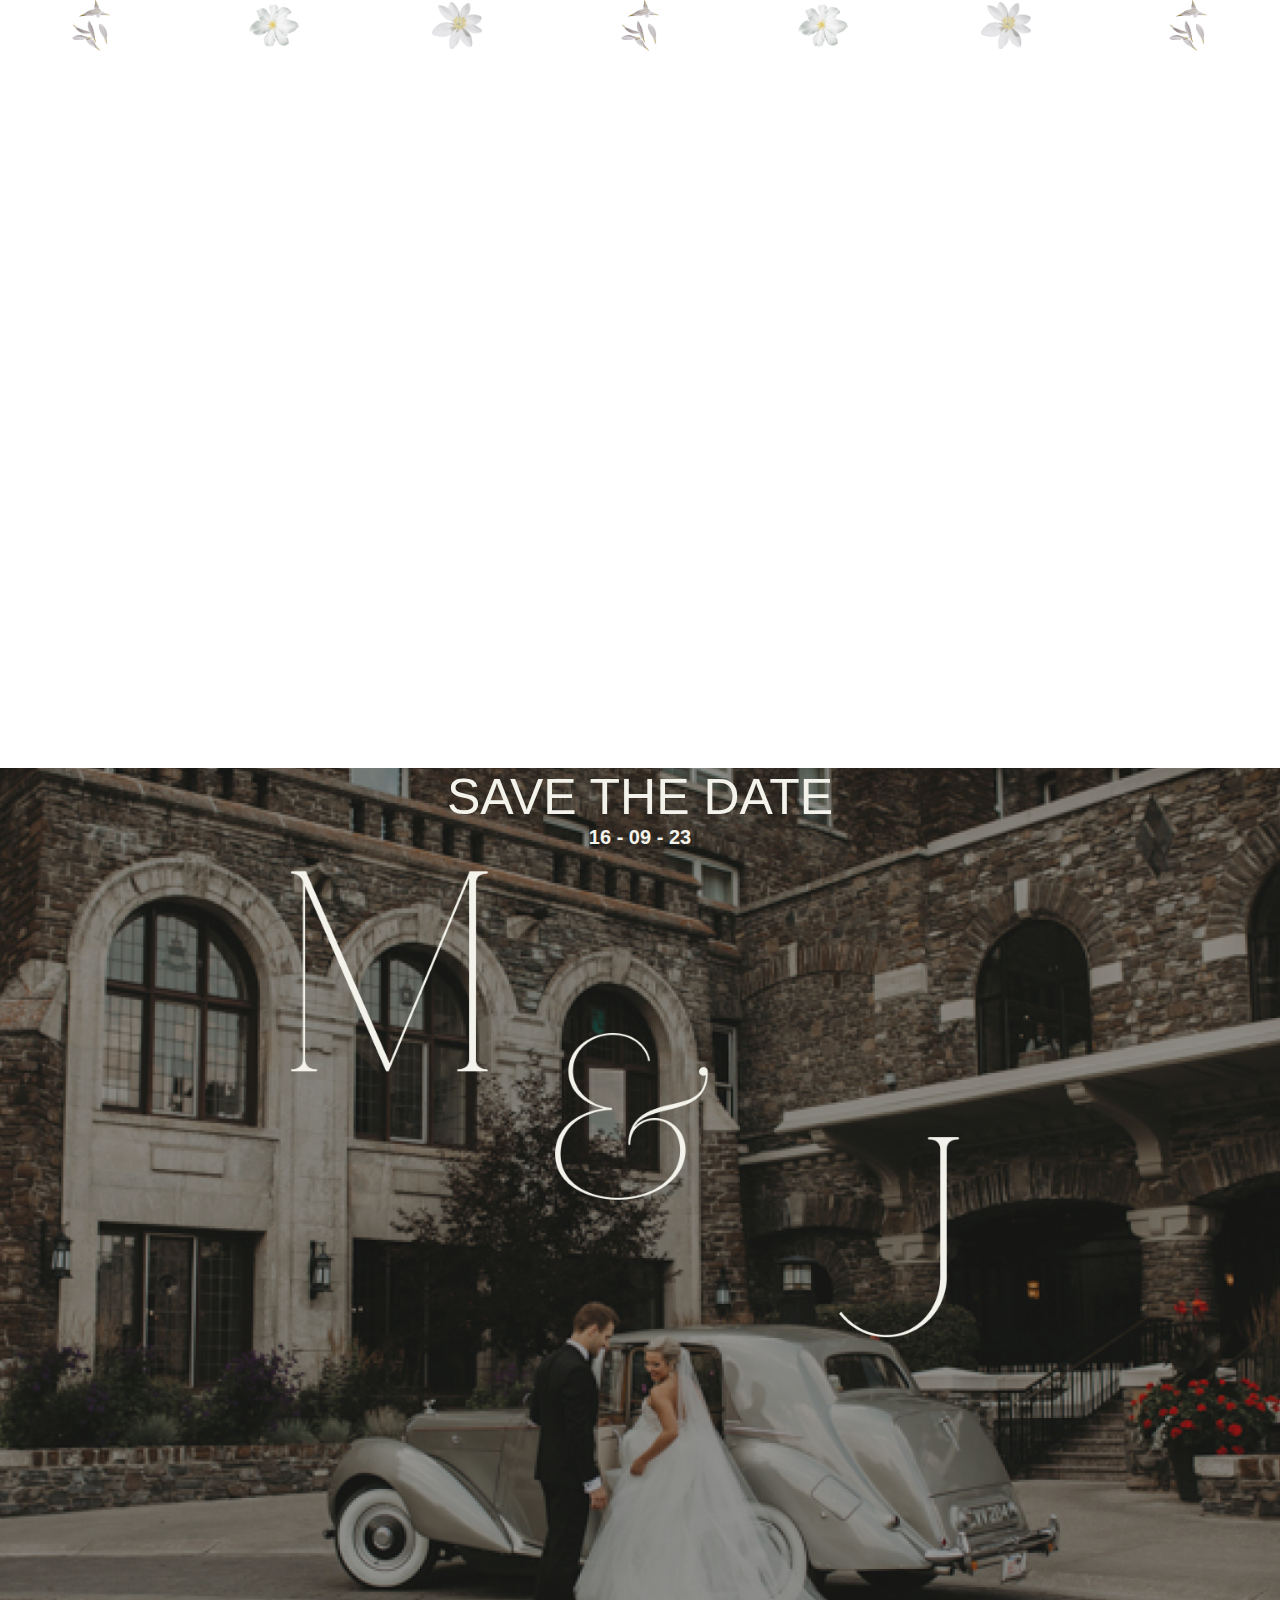
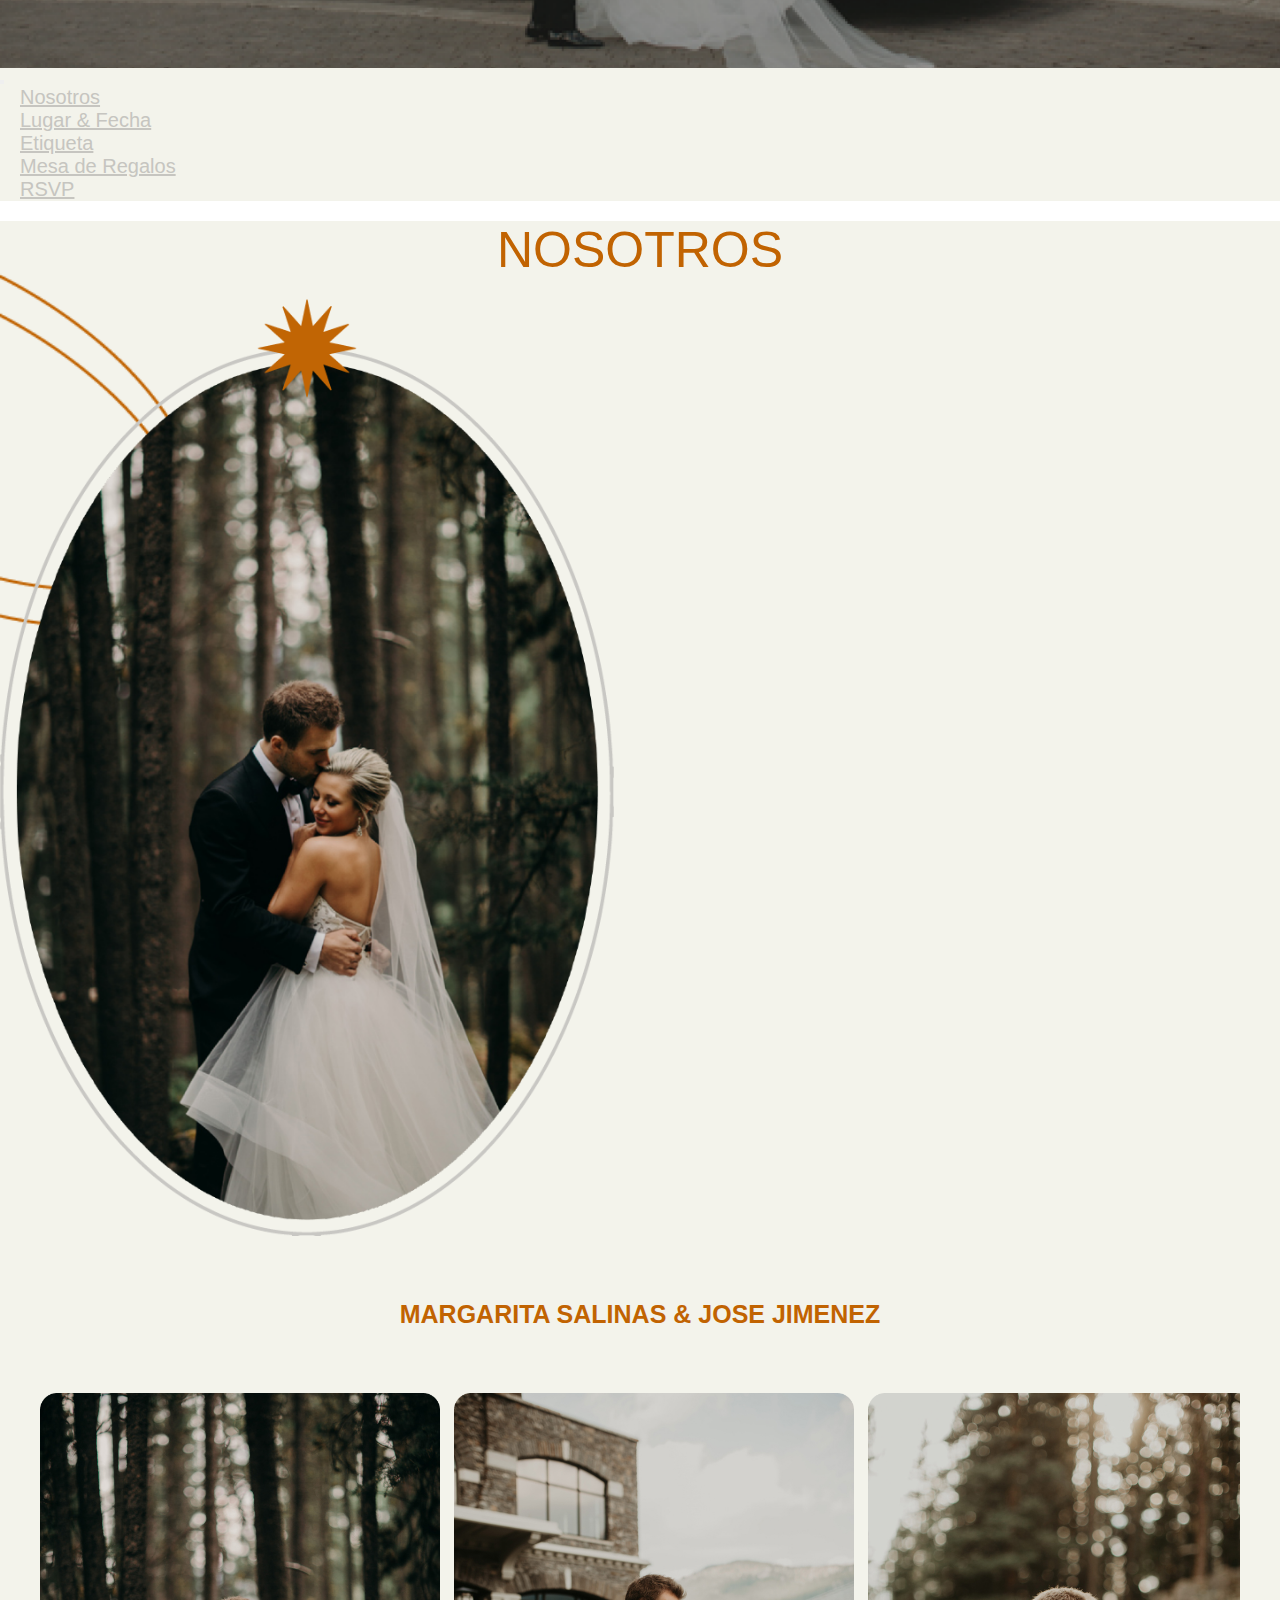
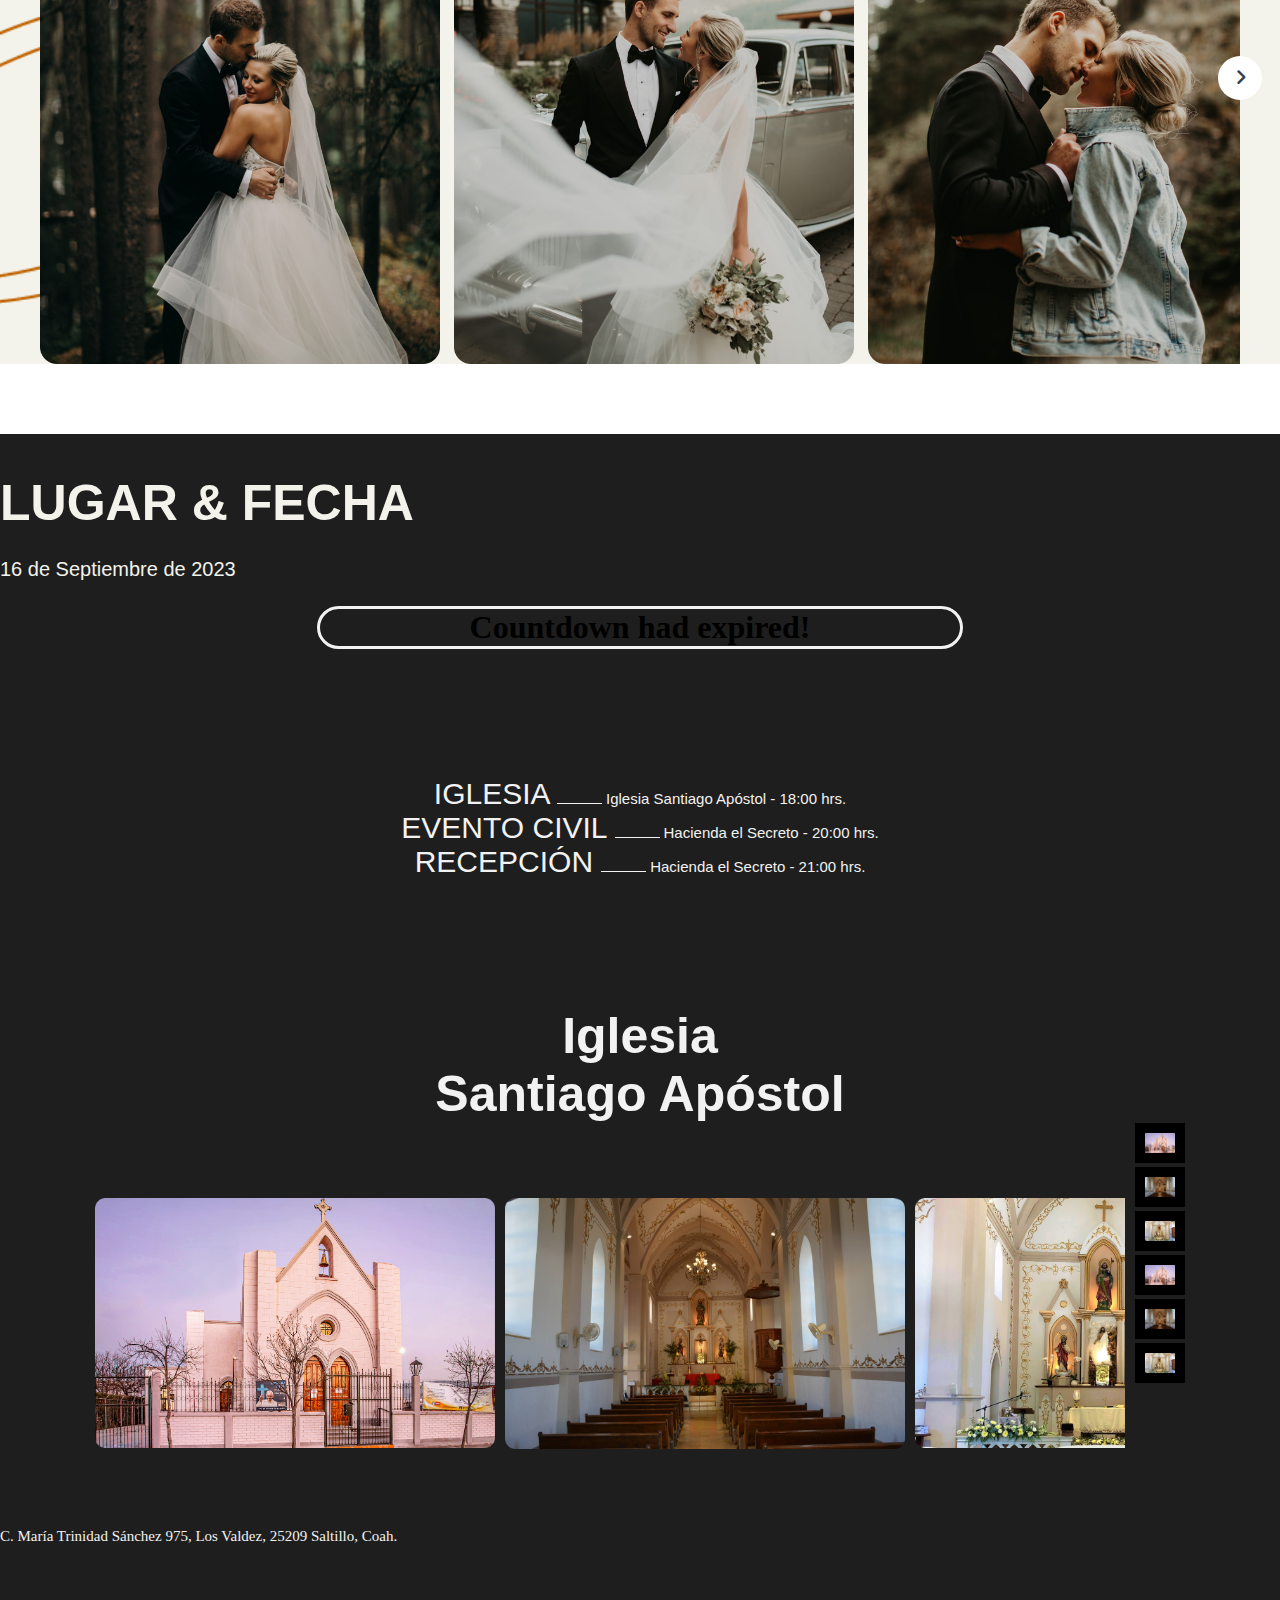
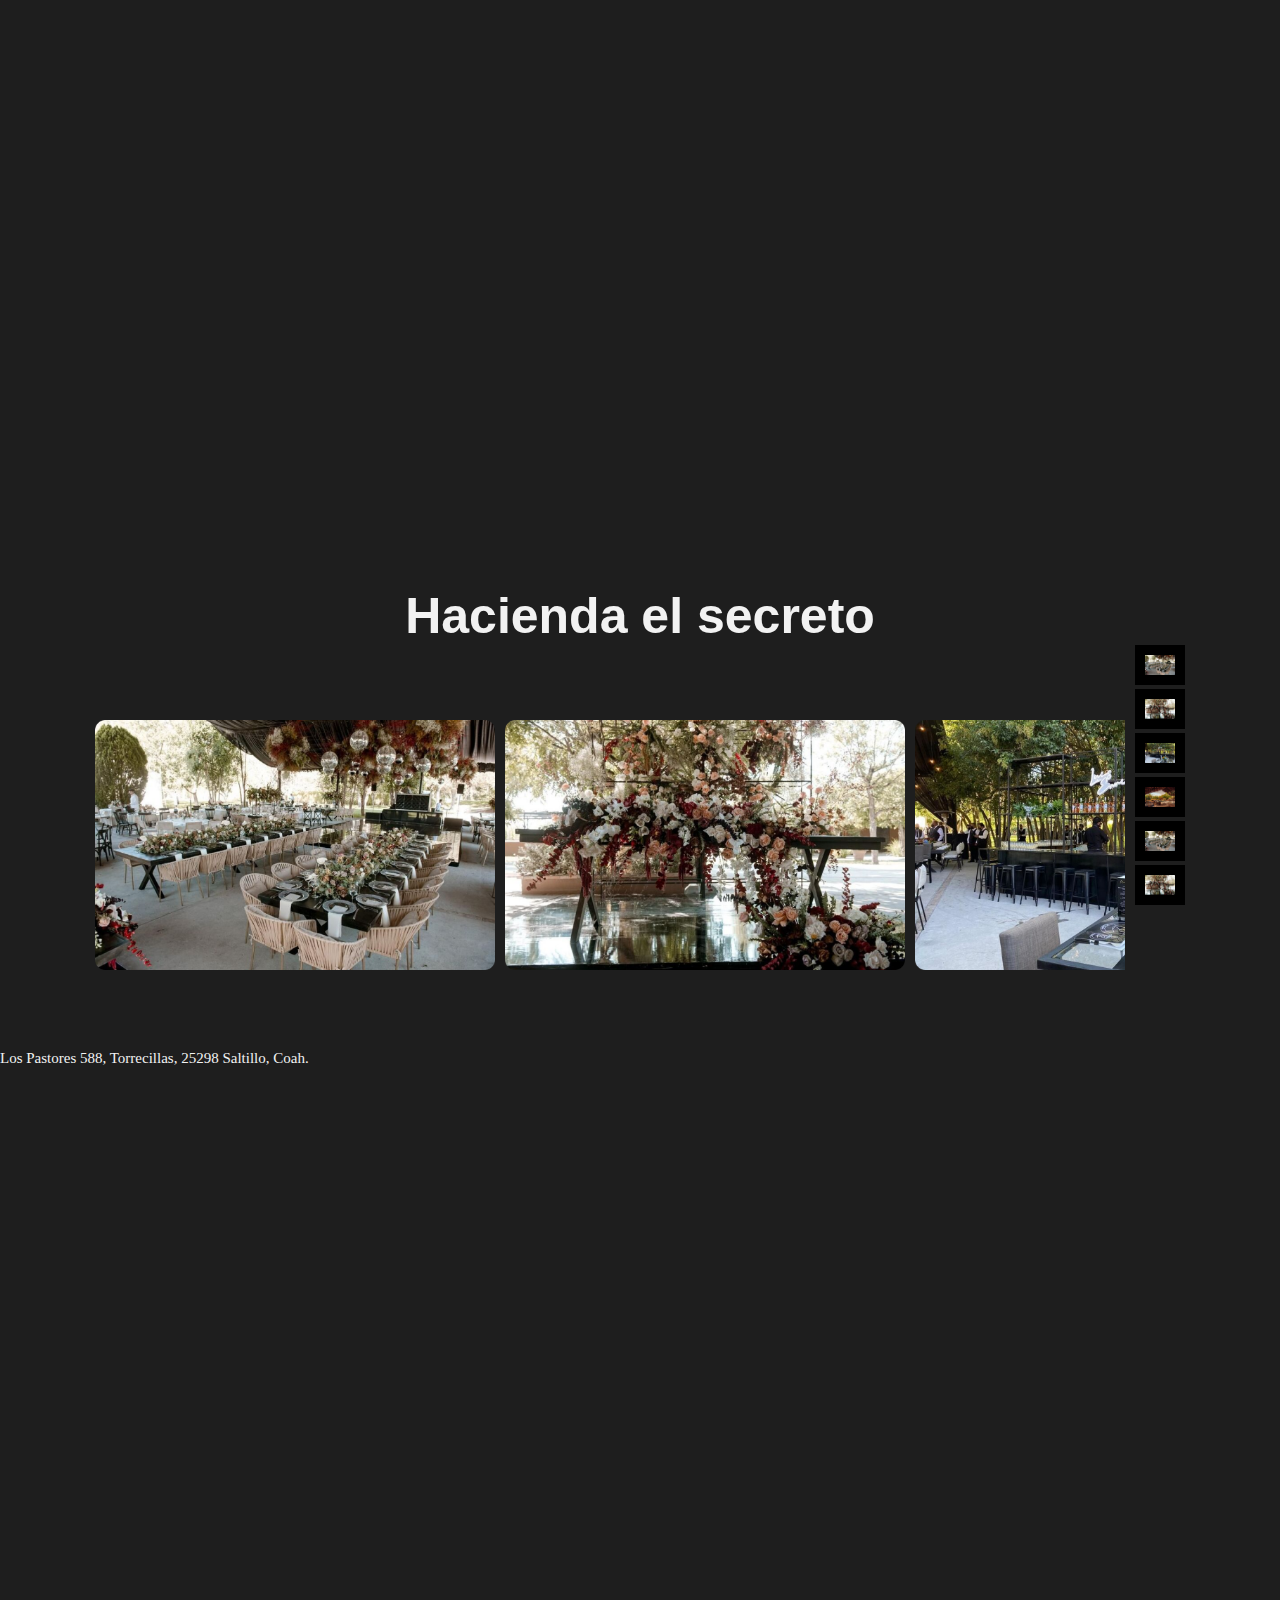
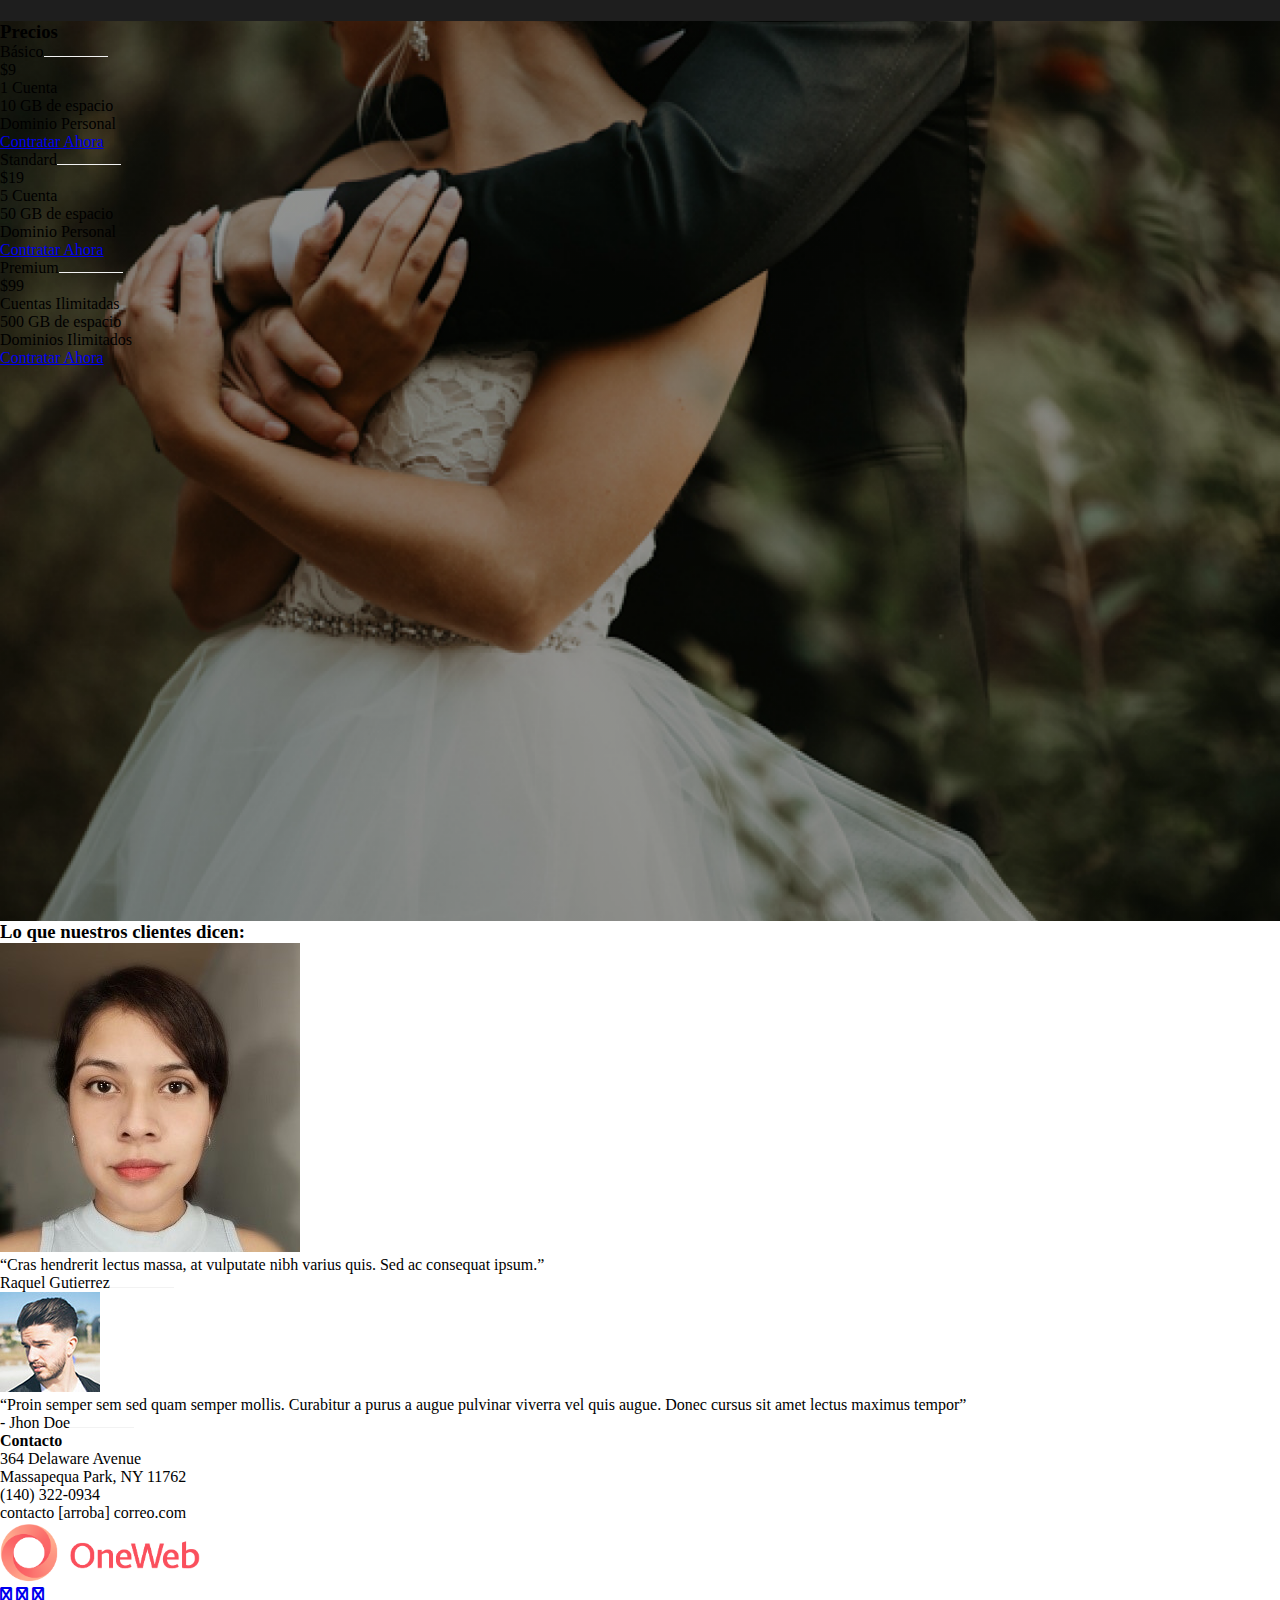
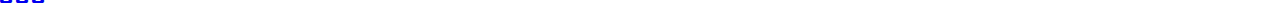
==== commit 608a404a: "Merge branch 'main' of https://github.com/kaeriraquel/WeddingTemplate01" ====
--- a/index.html
+++ b/index.html
@@ -278,102 +278,114 @@
 				</div>
 			</div>
 		</section>
-		<section>
+
+		<section class="precios">
 			<div class="container">
 				<div class="row">
 					<div class="col-md-12">
-						<h1 class="etiqueta-title">ETIQUETA</h1>
+						<h3 class="titulo">Precios</h3>
+					</div>
+				</div>
+
+				<div class="row">
+					<div class="precio col-sm-4">
+						<div class="plan verde">
+							<p class="nombre">Básico</p>
+							<p class="precio">$9</p>
+							<ul class="caracteristicas">
+								<li>1  Cuenta </li>
+								<li>10 GB de espacio</li>
+								<li>Dominio Personal</li>
+							</ul>
+							<a href="#" class="btn">Contratar Ahora</a>
+						</div>
+					</div>
+
+					<div class="precio col-sm-4">
+						<div class="plan active">
+							<p class="nombre">Standard</p>
+							<p class="precio">$19</p>
+							<ul class="caracteristicas">
+								<li>5  Cuenta </li>
+								<li>50 GB de espacio</li>
+								<li>Dominio Personal</li>
+							</ul>
+							<a href="#" class="btn">Contratar Ahora</a>
+						</div>
+					</div>
+
+					<div class="precio col-sm-4">
+						<div class="plan naranja">
+							<p class="nombre">Premium</p>
+							<p class="precio">$99</p>
+							<ul class="caracteristicas">
+								<li>Cuentas Ilimitadas</li>
+								<li>500 GB de espacio</li>
+								<li>Dominios Ilimitados</li>
+							</ul>
+							<a href="#" class="btn">Contratar Ahora</a>
+						</div>
 					</div>
 				</div>
 			</div>
 		</section>
 
-		<section class="precios" id="etiqueta">	
+		<section class="reviews">
 			<div class="container">
-			<div class="texto-etiqueta">
-				<div class="row col-md-8 ">
-					<img src="img/star-white.png" alt="" class="image-star">
-					<p>
-						El código de vestimenta es formal. Sin embargo, 
-						es importante mencionar que el lugar del evento tiene 
-						algunas áreas con jardín abierto y césped, por lo que 
-						se recomienda un calzado cómodo para las mujeres.
-					</p>
-				</div>
-			</div>
+				<div class="row">
+					<div class="col-md-12">
+						<h3 class="titulo">Lo que nuestros clientes dicen:</h3>
+					</div>
+				</div>
+
+				<div class="row">
+					<div class="col-md-12 cliente">
+						<div class="foto">
+							<img src="img/img.jpg" alt="">
+						</div>
+						<div class="review">
+							<p class="texto">“Cras hendrerit lectus massa, at vulputate nibh varius quis. Sed ac consequat ipsum.”</p>
+							<p class="nombre">Raquel Gutierrez</p>
+						</div>
+					</div>
+					<div class="col-md-12 cliente derecha">
+						<div class="foto">
+							<img src="img/foto2.jpg" alt="">
+						</div>
+						<div class="review">
+							<p class="texto">“Proin semper sem sed quam semper mollis. Curabitur a purus a augue pulvinar viverra vel quis augue. Donec cursus sit amet lectus maximus tempor”</p>
+							<p class="nombre">- Jhon Doe</p>
+						</div>
+					</div>
+				</div>
 			</div>
 		</section>
-		<section class="mesa-regalos" id="regalos">
+	</section>
+
+	<footer>
+		<div class="direccion">
 			<div class="container">
 				<div class="row">
-					<div class="col-xs-4 d-flex justify-content-center titulo-mesa">
-						<h1 class="mesa">MESA DE Regalos</h1>
-					</div>
-					<div class="d-flex justify-content-center info-mesa">
-						<p>Para nosotros es muy importante tu presencia y el amor que nos deseas. Si en tus planes está el obsequiarnos algún presente, apreciamos de corazón cualquier contribución al inicio de nuestra vida juntos.
-							Es por ello que compartimos contigo nuestra mesa de regalos de Amazon. Puedes tocar el icono debajo para entrar al sitio.</p>
-					</div>
-					<div class="col-xs-4 d-flex justify-content-center">
-						<a href="https://www.amazon.com.mx" class="d-flex justify-content-center"><img src="img/amazon.png" alt=""></a>
-					</div>
-				</div>
-			</div>
-		</section>
-		
-		<section class="rsvp" id="rsvp">
+					<div class="col-md-8">
+						<h4 class="titulo">Contacto</h4>
+						<p class="calle">364 Delaware Avenue <br />Massapequa Park, NY 11762</p>
+						<p class="telefono">(140) 322-0934</p>
+						<p class="correo">contacto [arroba] correo.com</p>
+					</div>
+					<div class="col-md-4 logo">
+						<img src="img/logo1.png" alt="" class="logo" width="200px">
+					</div>
+				</div>
+			</div>
+		</div>
+
+		<div class="social">
 			<div class="container">
 				<div class="row">
 					<div class="col-md-12">
-						<div class="titulo-rsvp">
-							<h1>RSVP</h1>
-						</div>
-						<div class="agradecimiento">
-							<h2>Agradecemos nos confirmes tu asistencia a través del siguiente formulario</h2>
-						</div>
-						<form class="row g-1 formulario col-md-4">
-							<div class="col-12">
-								<label for="nombre" class="form-label">NOMBRE</label>
-								<input type="text" class="form-control" id="nombre" placeholder="">
-							  </div>
-							<div class="col-md-12">
-							  <label for="email" class="form-label">CORREO ELECTRONICO</label>
-							  <input type="email" class="form-control" id="email">
-							</div>
-							<div class="col-12">
-							  <label for="telefono" class="form-label">TELEFONO</label>
-							  <input type="tel" class="form-control " id="telefono" placeholder="">
-							</div>
-							<div class="col-12">
-							  <label for="asistencia" class="form-label">¿CONTAMOS CON TU ASISTENCIA?</label>
-							  <select class="form-select" aria-label="asistencia" id="asistencia" name="asistencia">
-								<option selected>Confirmar asistencia</option>
-								<option value="1">Si, ahí estaré!</option>
-								<option value="2">Lo siento, no podré asistir</option>
-							  </select>
-							</div>
-							<div class="mb-3">
-								<label for="mensaje" class="form-label">COMPARTE CON NOSOTROS TUS BUENOS DESEOS</label>
-								<textarea class="form-control" id="mensaje" rows="3"></textarea>
-							  </div>
-							<div class="col-12 boton">
-							  <button type="submit" class="btn btn-primary" onclick="sendWhatsapp();">ENVIAR RSVP</button>
-							</div>
-						  </form>
-					</div>
-				</div>
-			</div>
-		</section>
-
-
-	<footer>
-		<div class="final">
-			<div class="container">
-				<div class="row">
-					<div class="col-md-12">
-						<div class="textos 	">
-							<h1>MARGARITA SALINAS & JOSE JIMENEZ</h1>
-							<span>16 - 09 - 2023</span>
-						</div>
+						<a class="facebook" href="#"><i class="fa fa-facebook"></i></a>
+						<a class="twitter" href="#"><i class="fa fa-twitter"></i></a>
+						<a class="youtube" href="#"><i class="fa fa-youtube"></i></a>
 					</div>
 				</div>
 			</div>
@@ -404,4 +416,4 @@
 		 
 	  </script>
 </body>
-</html>+</html>
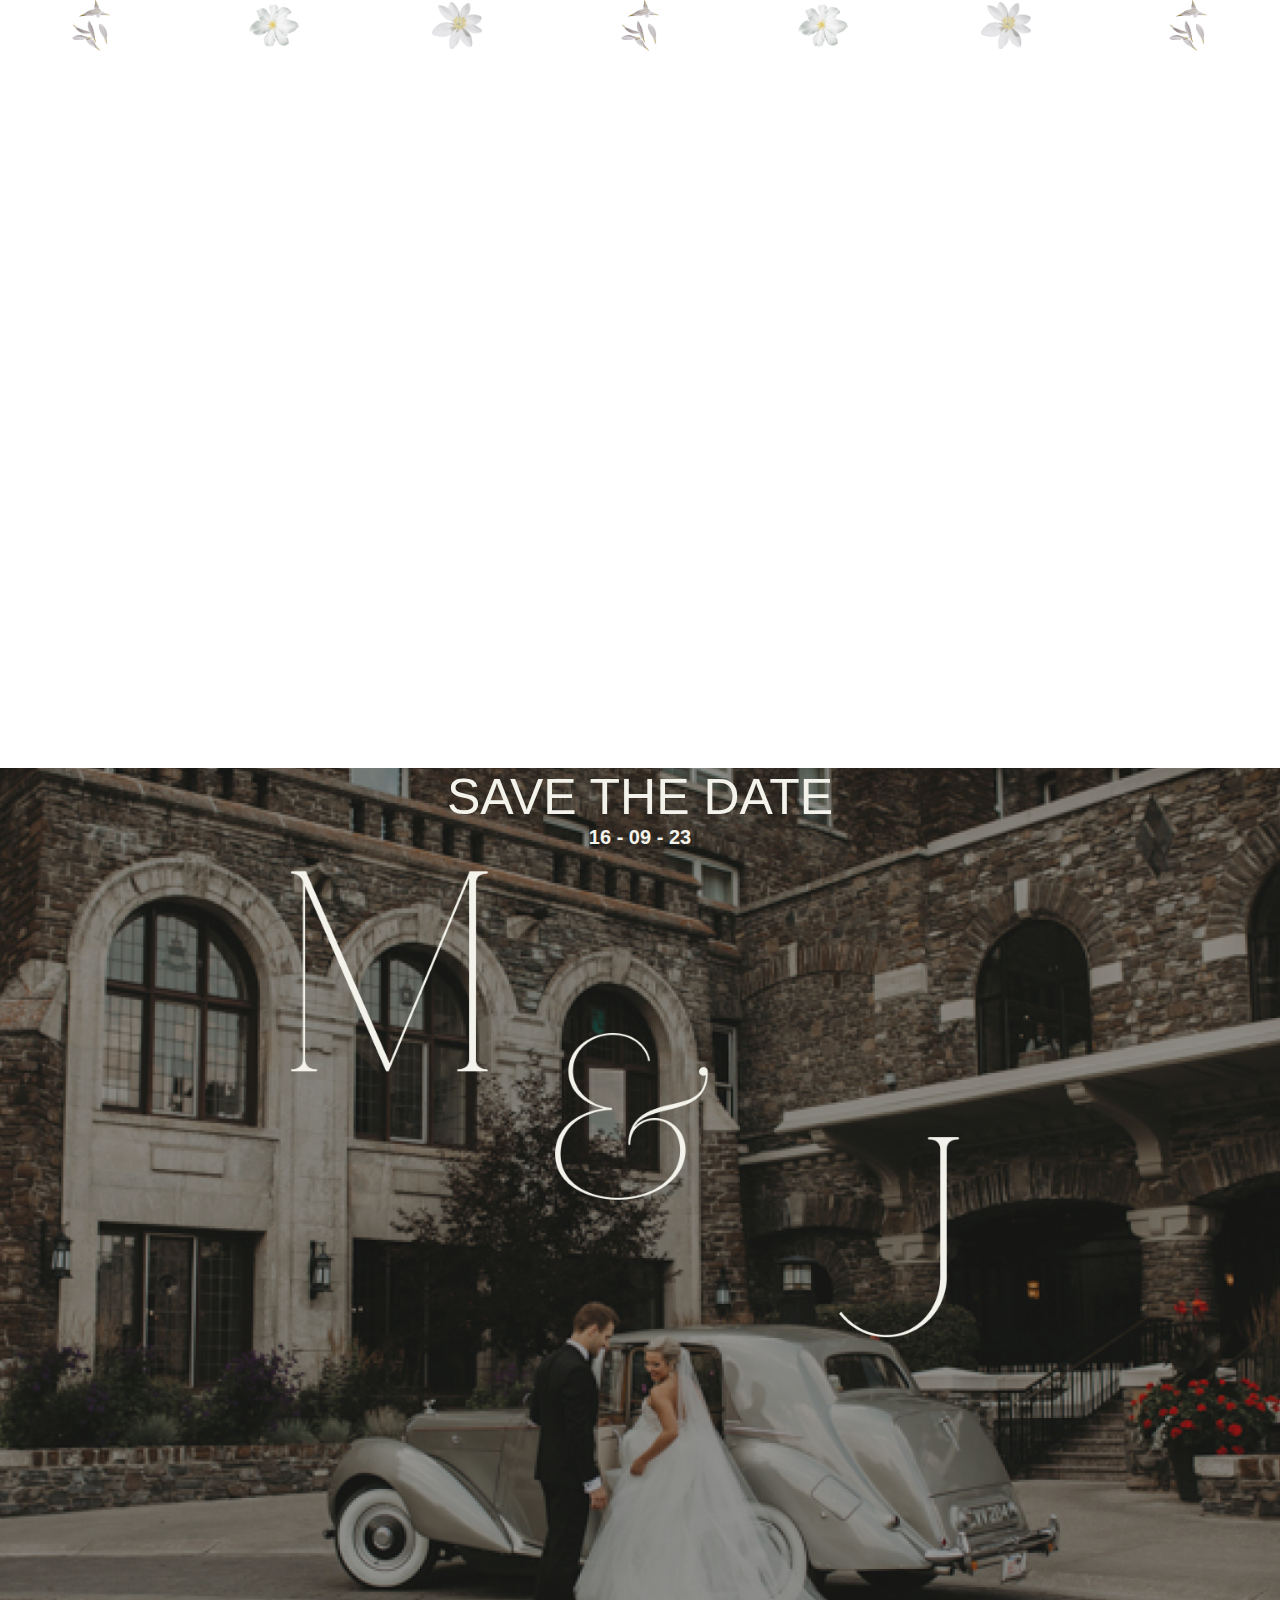
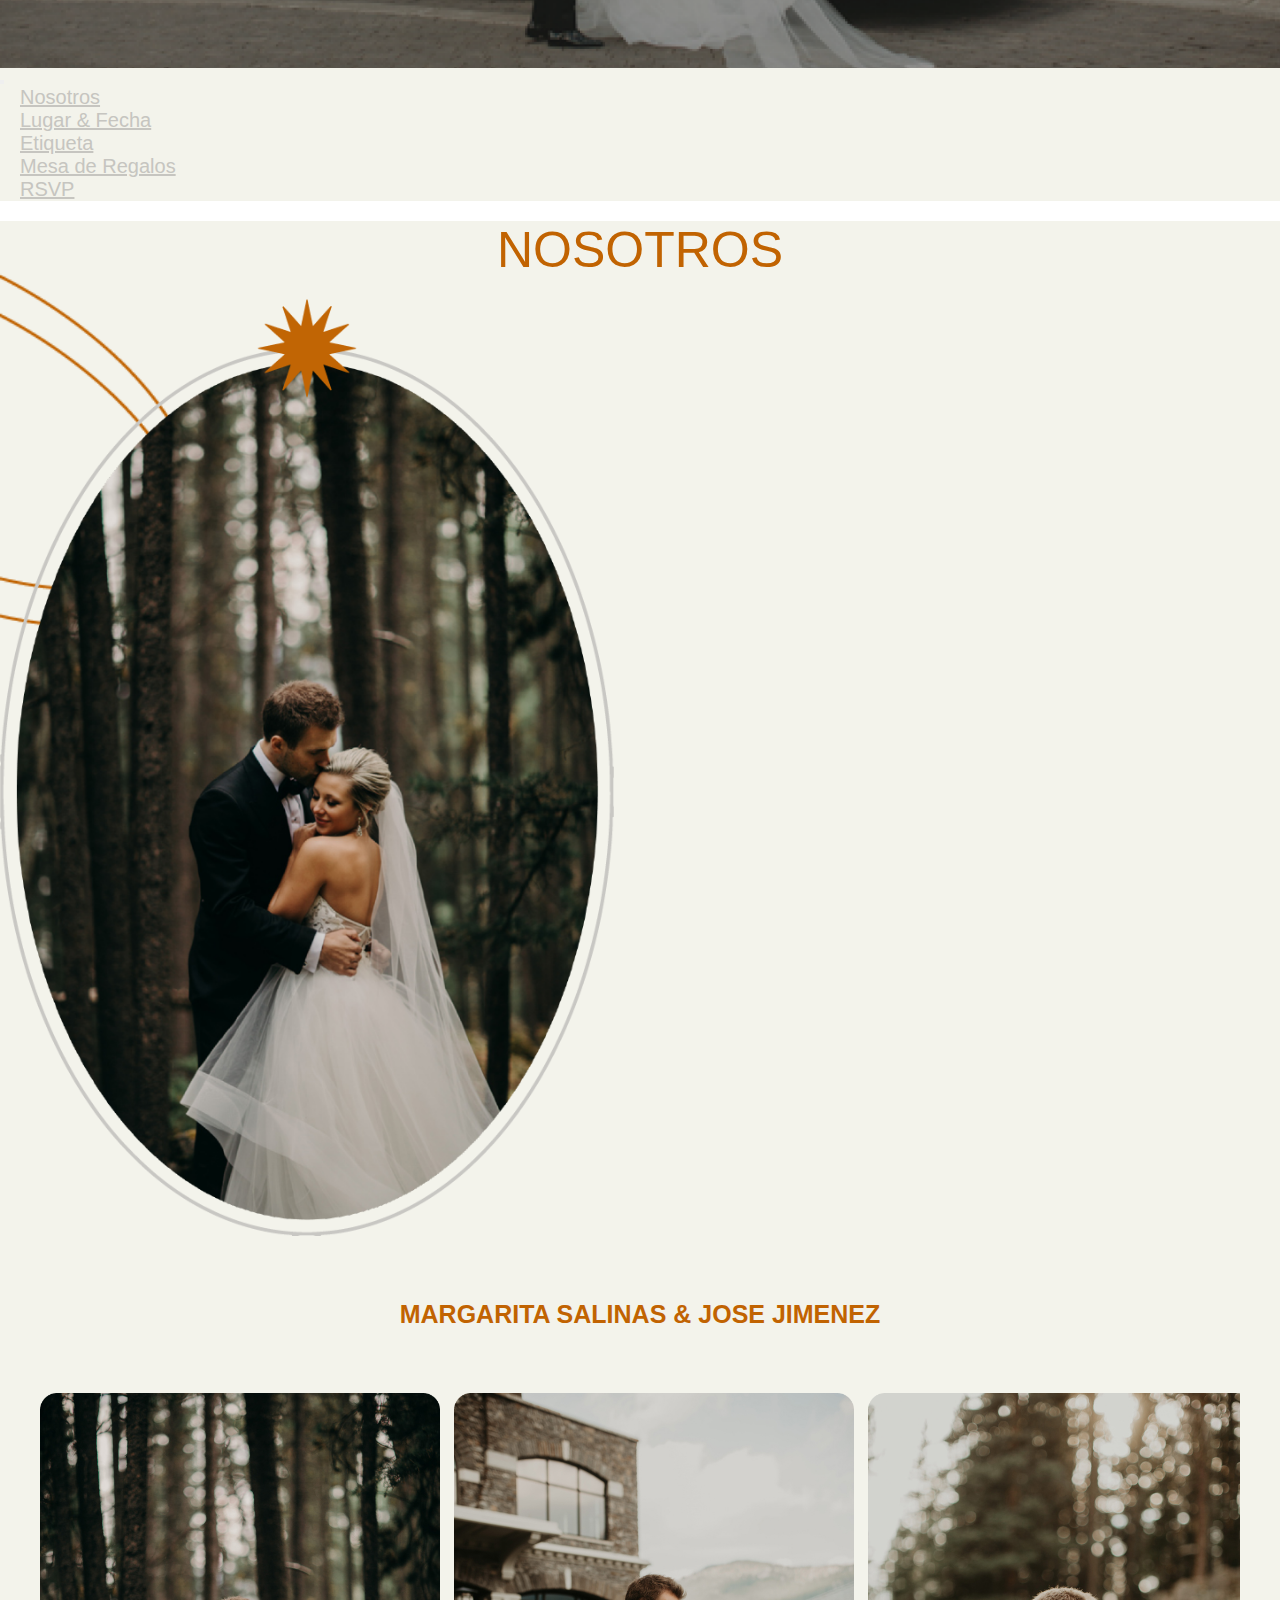
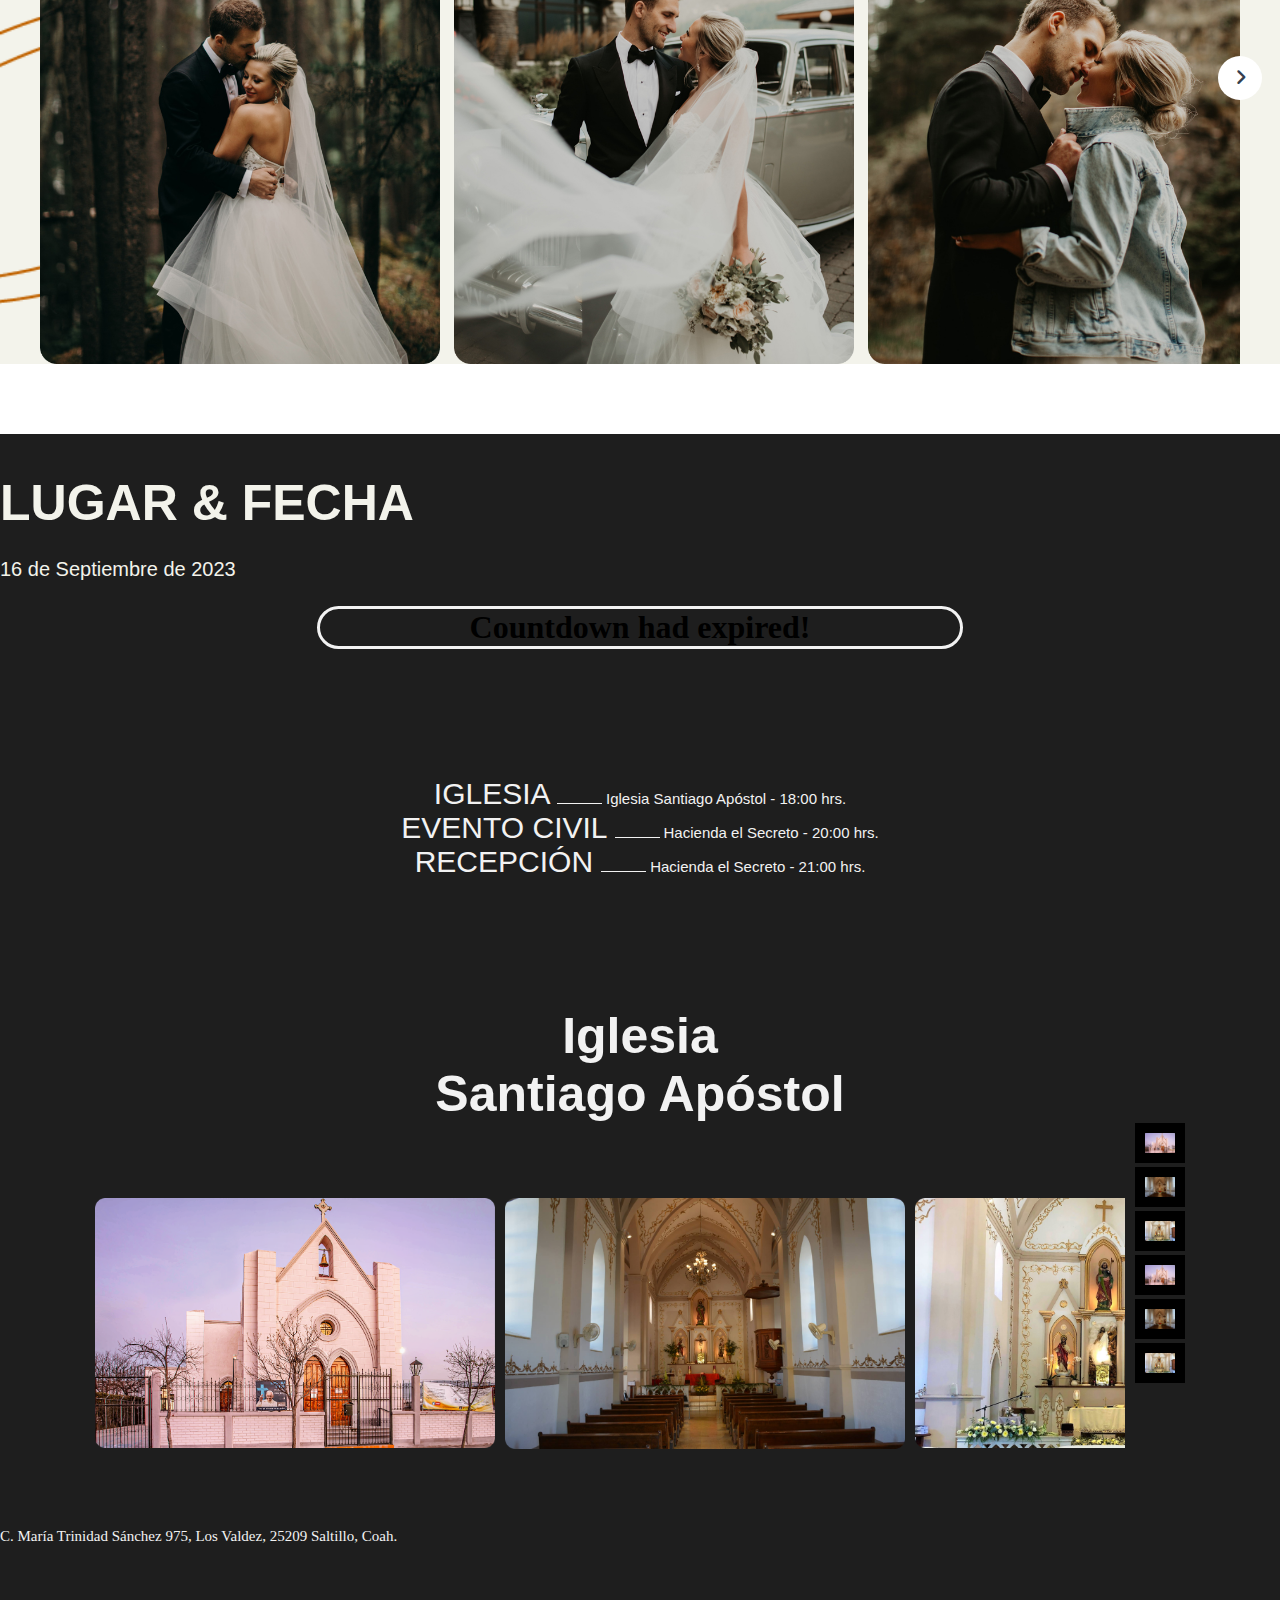
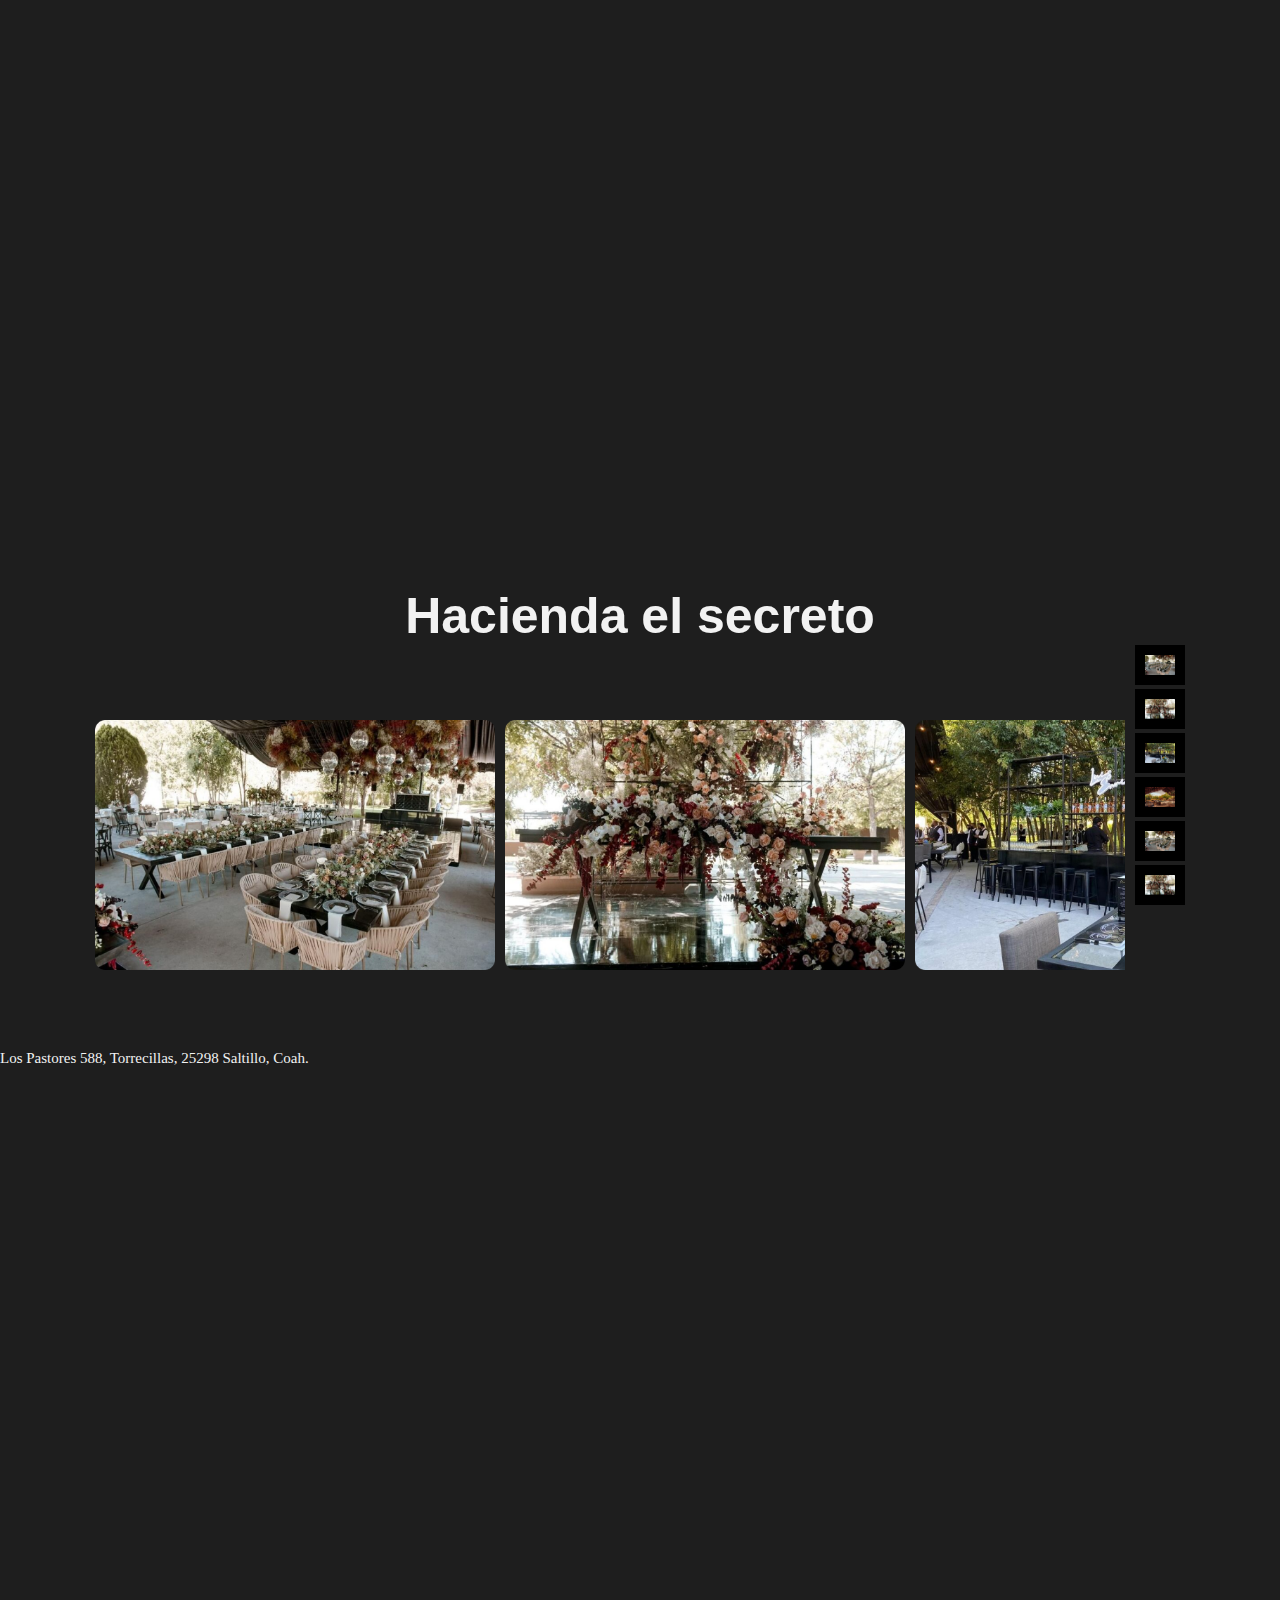
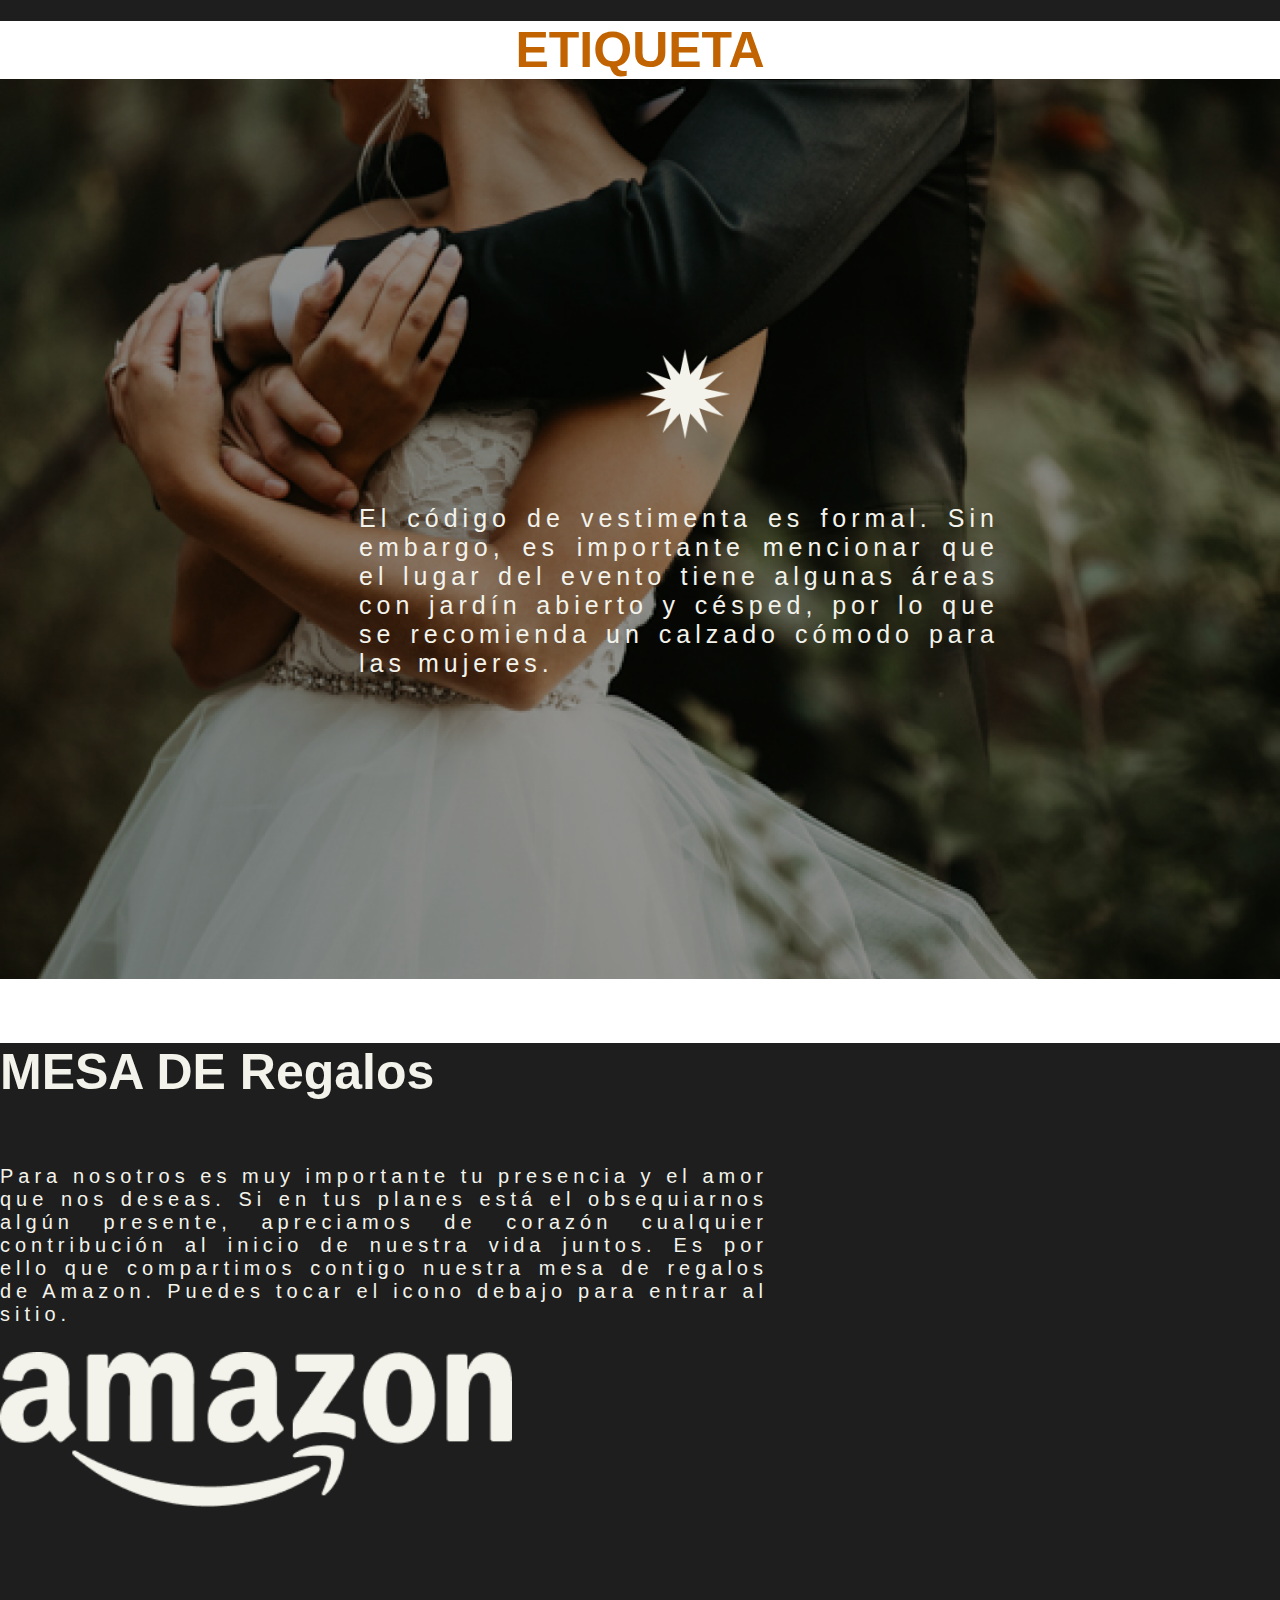
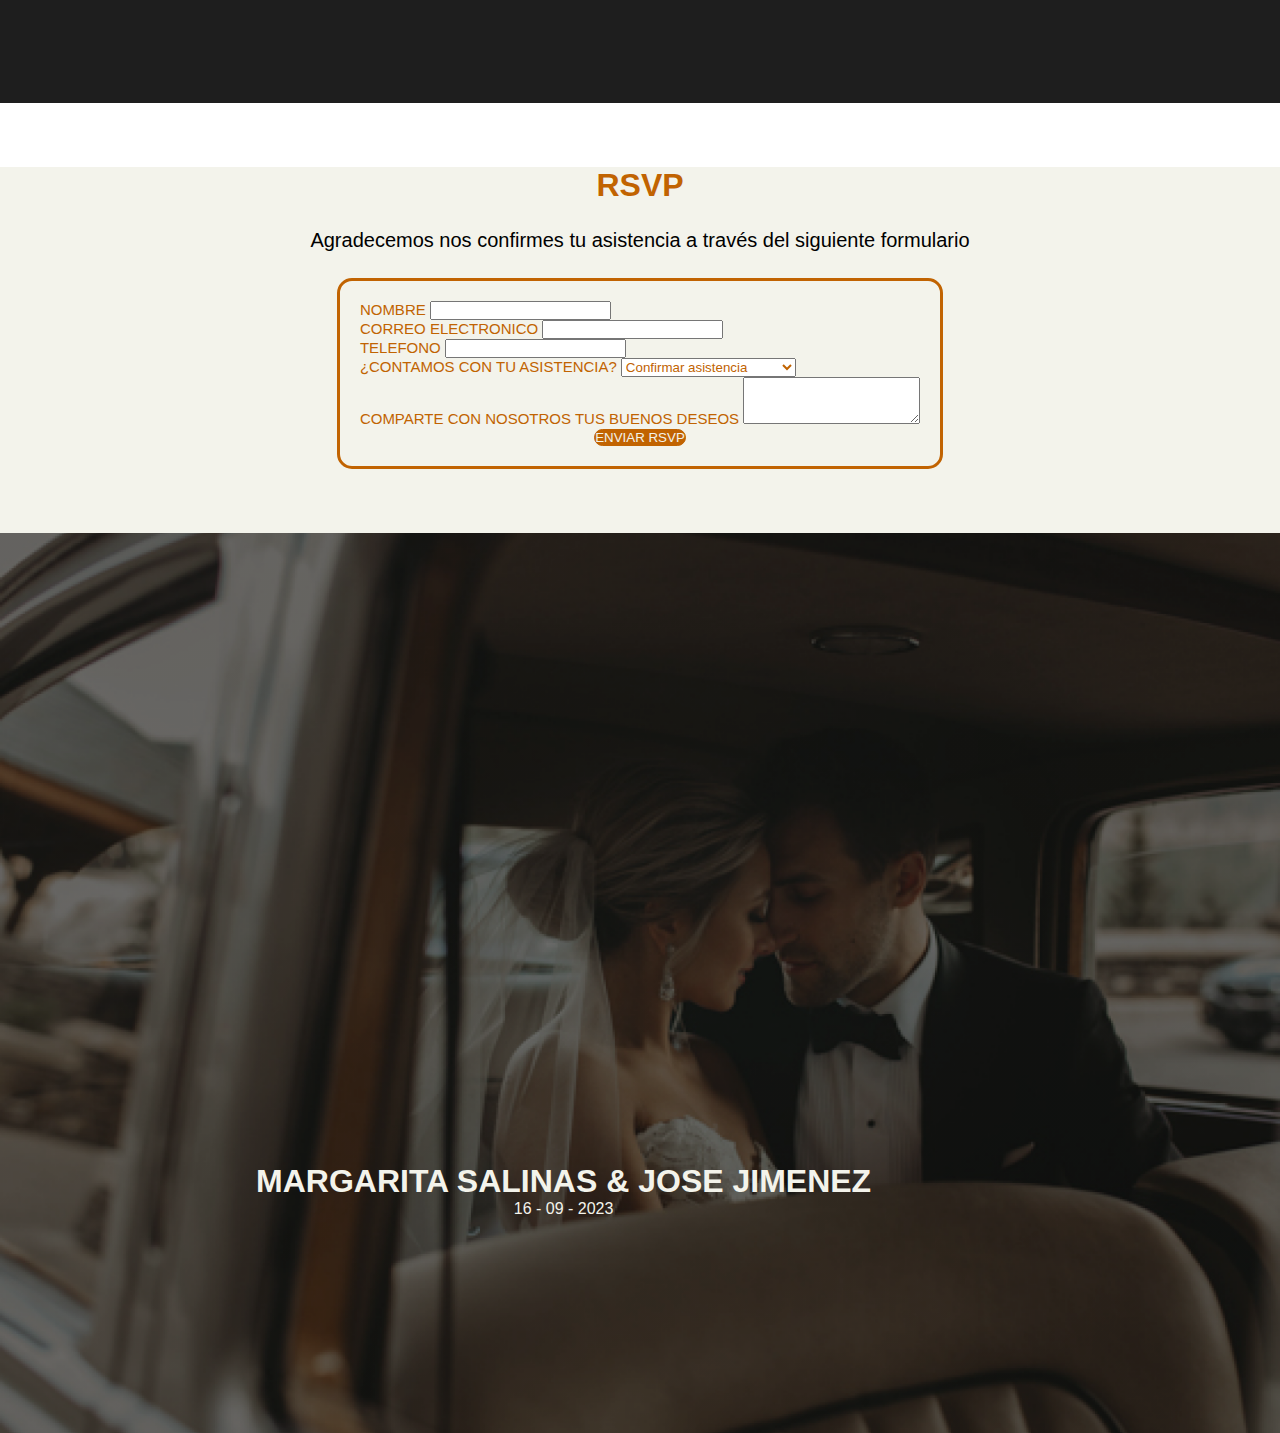
==== commit a1c7d5ac: "cambios" ====
--- a/index.html
+++ b/index.html
@@ -278,114 +278,102 @@
 				</div>
 			</div>
 		</section>
-
-		<section class="precios">
+		<section>
 			<div class="container">
 				<div class="row">
 					<div class="col-md-12">
-						<h3 class="titulo">Precios</h3>
-					</div>
-				</div>
-
-				<div class="row">
-					<div class="precio col-sm-4">
-						<div class="plan verde">
-							<p class="nombre">Básico</p>
-							<p class="precio">$9</p>
-							<ul class="caracteristicas">
-								<li>1  Cuenta </li>
-								<li>10 GB de espacio</li>
-								<li>Dominio Personal</li>
-							</ul>
-							<a href="#" class="btn">Contratar Ahora</a>
-						</div>
-					</div>
-
-					<div class="precio col-sm-4">
-						<div class="plan active">
-							<p class="nombre">Standard</p>
-							<p class="precio">$19</p>
-							<ul class="caracteristicas">
-								<li>5  Cuenta </li>
-								<li>50 GB de espacio</li>
-								<li>Dominio Personal</li>
-							</ul>
-							<a href="#" class="btn">Contratar Ahora</a>
-						</div>
-					</div>
-
-					<div class="precio col-sm-4">
-						<div class="plan naranja">
-							<p class="nombre">Premium</p>
-							<p class="precio">$99</p>
-							<ul class="caracteristicas">
-								<li>Cuentas Ilimitadas</li>
-								<li>500 GB de espacio</li>
-								<li>Dominios Ilimitados</li>
-							</ul>
-							<a href="#" class="btn">Contratar Ahora</a>
-						</div>
-					</div>
-				</div>
-			</div>
-		</section>
-
-		<section class="reviews">
+						<h1 class="etiqueta-title">ETIQUETA</h1>
+					</div>
+				</div>
+			</div>
+		</section>
+
+		<section class="precios" id="etiqueta">	
+			<div class="container">
+			<div class="texto-etiqueta">
+				<div class="row col-md-8 ">
+					<img src="img/star-white.png" alt="" class="image-star">
+					<p>
+						El código de vestimenta es formal. Sin embargo, 
+						es importante mencionar que el lugar del evento tiene 
+						algunas áreas con jardín abierto y césped, por lo que 
+						se recomienda un calzado cómodo para las mujeres.
+					</p>
+				</div>
+			</div>
+			</div>
+		</section>
+		<section class="mesa-regalos" id="regalos">
+			<div class="container">
+				<div class="row">
+					<div class="col-xs-4 d-flex justify-content-center titulo-mesa">
+						<h1 class="mesa">MESA DE Regalos</h1>
+					</div>
+					<div class="d-flex justify-content-center info-mesa">
+						<p>Para nosotros es muy importante tu presencia y el amor que nos deseas. Si en tus planes está el obsequiarnos algún presente, apreciamos de corazón cualquier contribución al inicio de nuestra vida juntos.
+							Es por ello que compartimos contigo nuestra mesa de regalos de Amazon. Puedes tocar el icono debajo para entrar al sitio.</p>
+					</div>
+					<div class="col-xs-4 d-flex justify-content-center">
+						<a href="https://www.amazon.com.mx" class="d-flex justify-content-center"><img src="img/amazon.png" alt=""></a>
+					</div>
+				</div>
+			</div>
+		</section>
+		
+		<section class="rsvp" id="rsvp">
 			<div class="container">
 				<div class="row">
 					<div class="col-md-12">
-						<h3 class="titulo">Lo que nuestros clientes dicen:</h3>
-					</div>
-				</div>
-
-				<div class="row">
-					<div class="col-md-12 cliente">
-						<div class="foto">
-							<img src="img/img.jpg" alt="">
-						</div>
-						<div class="review">
-							<p class="texto">“Cras hendrerit lectus massa, at vulputate nibh varius quis. Sed ac consequat ipsum.”</p>
-							<p class="nombre">Raquel Gutierrez</p>
-						</div>
-					</div>
-					<div class="col-md-12 cliente derecha">
-						<div class="foto">
-							<img src="img/foto2.jpg" alt="">
-						</div>
-						<div class="review">
-							<p class="texto">“Proin semper sem sed quam semper mollis. Curabitur a purus a augue pulvinar viverra vel quis augue. Donec cursus sit amet lectus maximus tempor”</p>
-							<p class="nombre">- Jhon Doe</p>
-						</div>
-					</div>
-				</div>
-			</div>
-		</section>
-	</section>
+						<div class="titulo-rsvp">
+							<h1>RSVP</h1>
+						</div>
+						<div class="agradecimiento">
+							<h2>Agradecemos nos confirmes tu asistencia a través del siguiente formulario</h2>
+						</div>
+						<form class="row g-1 formulario col-md-4">
+							<div class="col-12">
+								<label for="nombre" class="form-label">NOMBRE</label>
+								<input type="text" class="form-control" id="nombre" placeholder="">
+							  </div>
+							<div class="col-md-12">
+							  <label for="email" class="form-label">CORREO ELECTRONICO</label>
+							  <input type="email" class="form-control" id="email">
+							</div>
+							<div class="col-12">
+							  <label for="telefono" class="form-label">TELEFONO</label>
+							  <input type="tel" class="form-control " id="telefono" placeholder="">
+							</div>
+							<div class="col-12">
+							  <label for="asistencia" class="form-label">¿CONTAMOS CON TU ASISTENCIA?</label>
+							  <select class="form-select" aria-label="asistencia" id="asistencia" name="asistencia">
+								<option selected>Confirmar asistencia</option>
+								<option value="1">Si, ahí estaré!</option>
+								<option value="2">Lo siento, no podré asistir</option>
+							  </select>
+							</div>
+							<div class="mb-3">
+								<label for="mensaje" class="form-label">COMPARTE CON NOSOTROS TUS BUENOS DESEOS</label>
+								<textarea class="form-control" id="mensaje" rows="3"></textarea>
+							  </div>
+							<div class="col-12 boton">
+							  <button type="submit" class="btn btn-primary" onclick="sendWhatsapp();">ENVIAR RSVP</button>
+							</div>
+						  </form>
+					</div>
+				</div>
+			</div>
+		</section>
+
 
 	<footer>
-		<div class="direccion">
-			<div class="container">
-				<div class="row">
-					<div class="col-md-8">
-						<h4 class="titulo">Contacto</h4>
-						<p class="calle">364 Delaware Avenue <br />Massapequa Park, NY 11762</p>
-						<p class="telefono">(140) 322-0934</p>
-						<p class="correo">contacto [arroba] correo.com</p>
-					</div>
-					<div class="col-md-4 logo">
-						<img src="img/logo1.png" alt="" class="logo" width="200px">
-					</div>
-				</div>
-			</div>
-		</div>
-
-		<div class="social">
+		<div class="final">
 			<div class="container">
 				<div class="row">
 					<div class="col-md-12">
-						<a class="facebook" href="#"><i class="fa fa-facebook"></i></a>
-						<a class="twitter" href="#"><i class="fa fa-twitter"></i></a>
-						<a class="youtube" href="#"><i class="fa fa-youtube"></i></a>
+						<div class="textos 	">
+							<h1>MARGARITA SALINAS & JOSE JIMENEZ</h1>
+							<span>16 - 09 - 2023</span>
+						</div>
 					</div>
 				</div>
 			</div>
@@ -416,4 +404,4 @@
 		 
 	  </script>
 </body>
-</html>
+</html>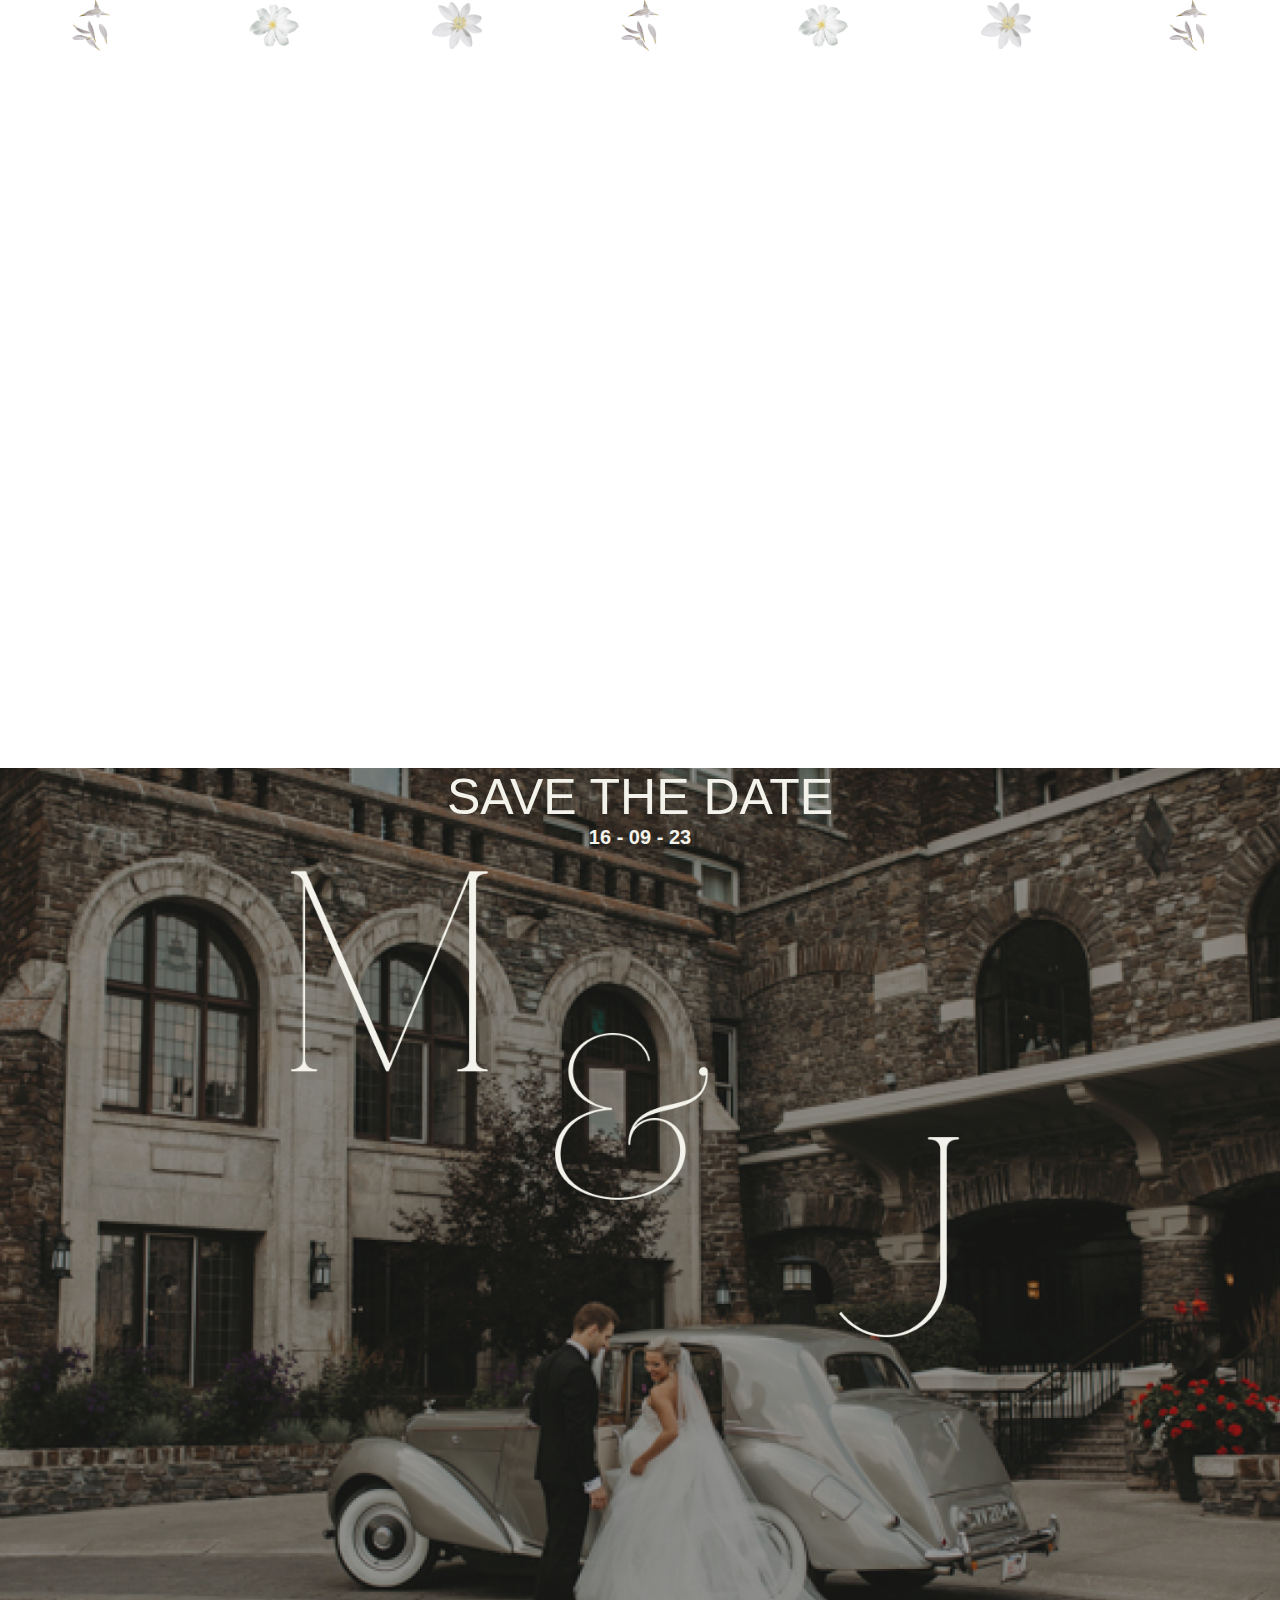
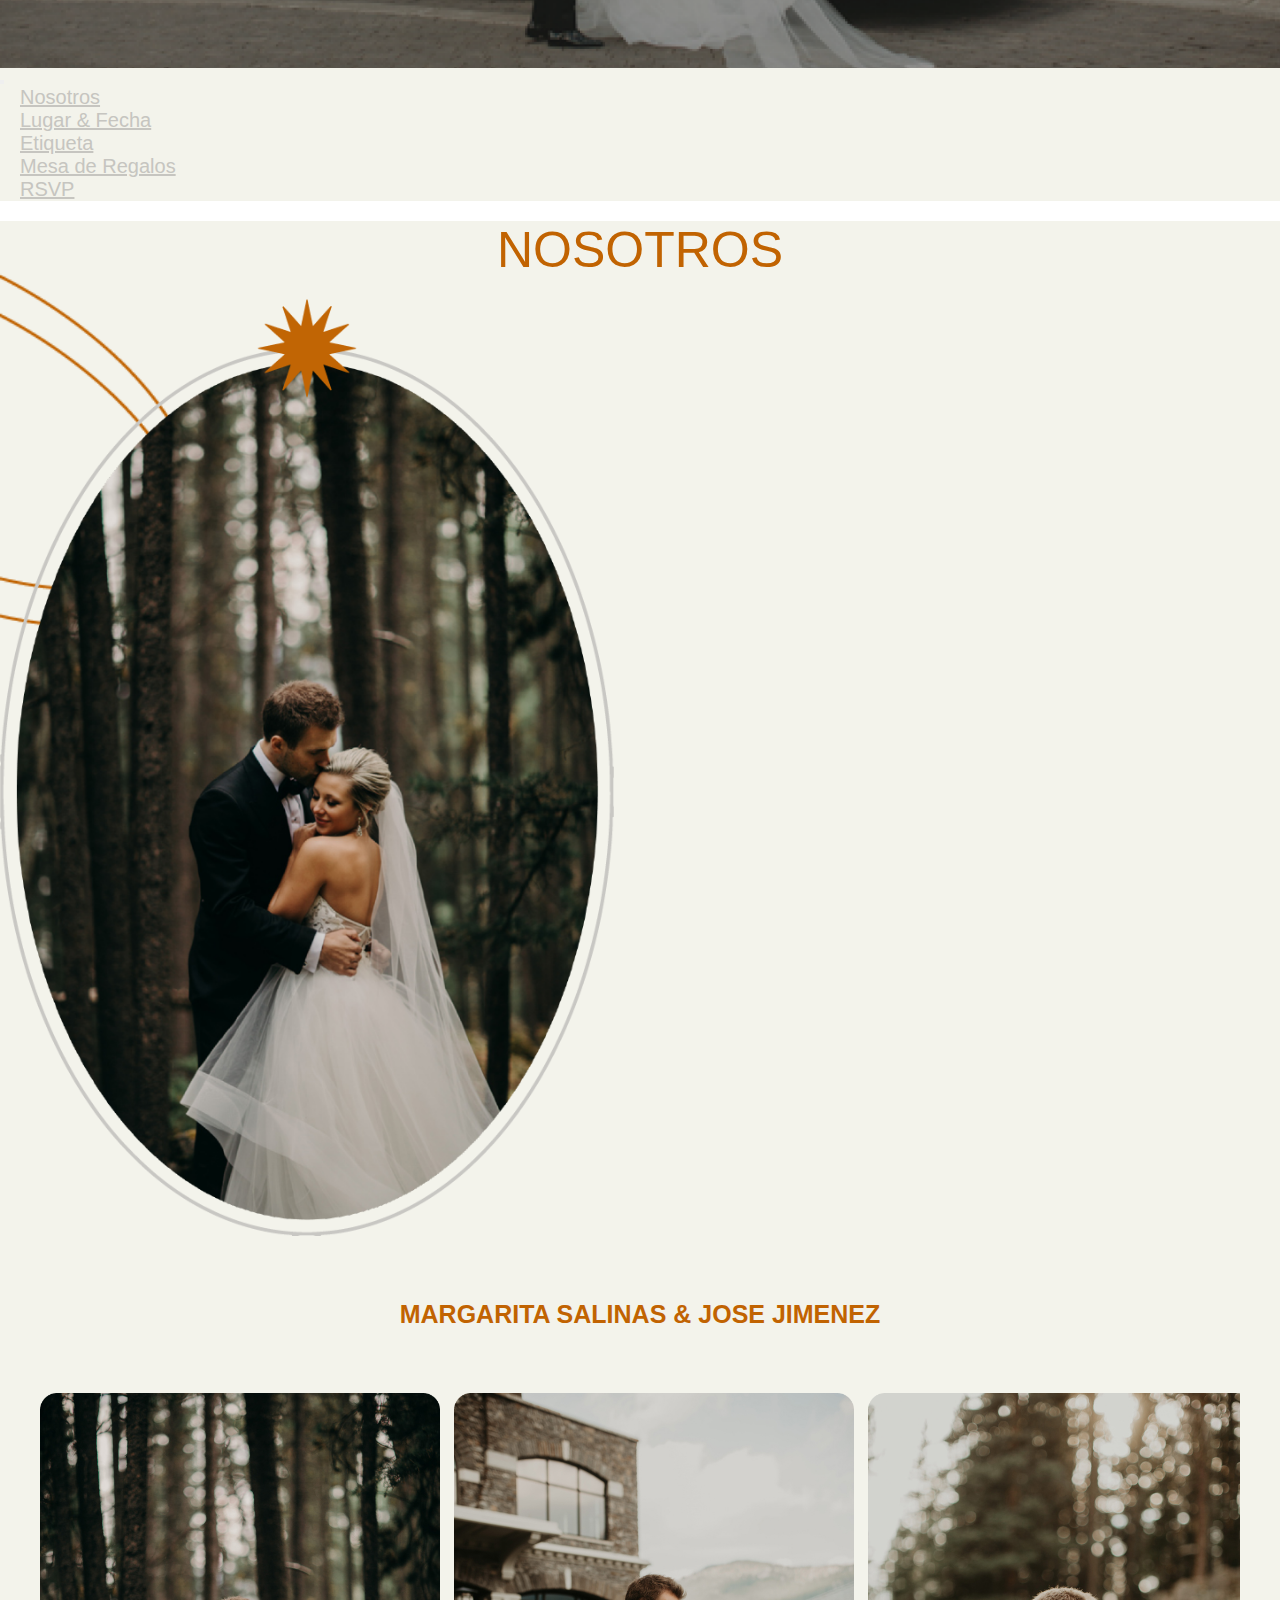
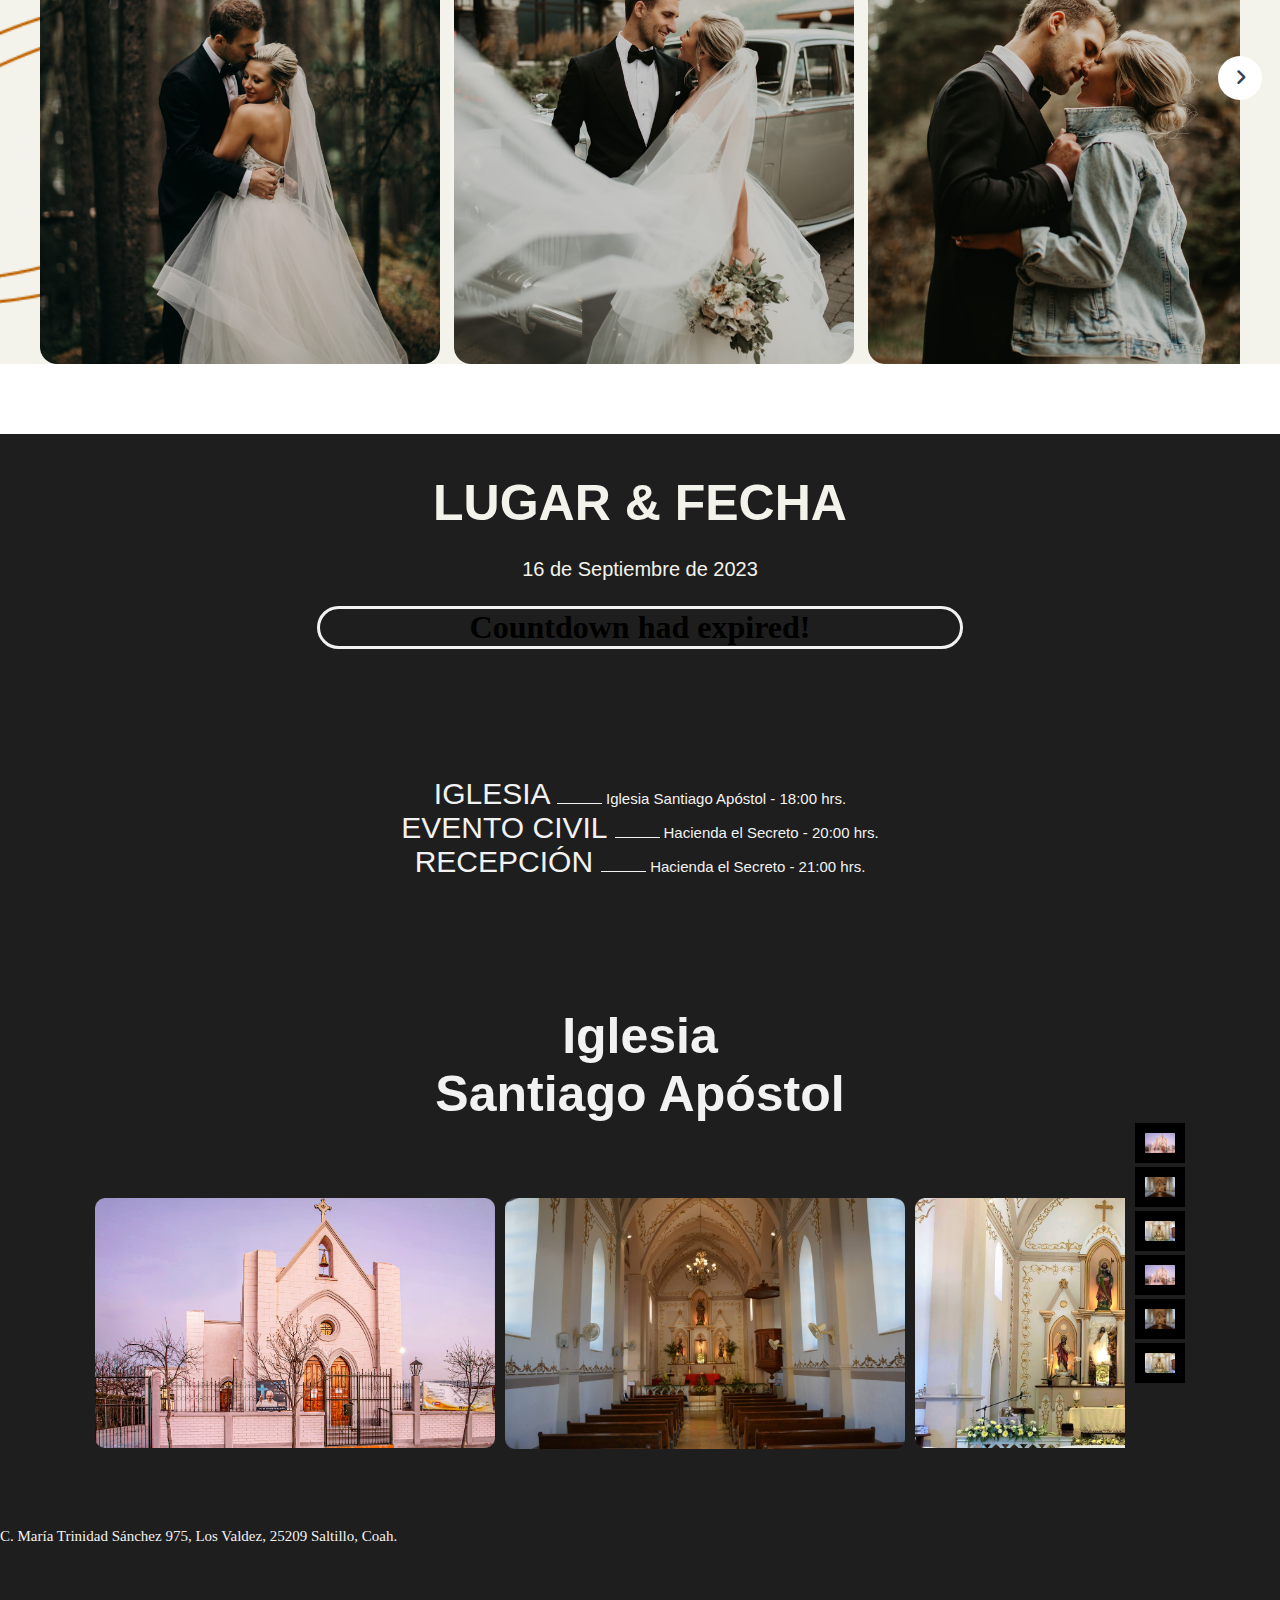
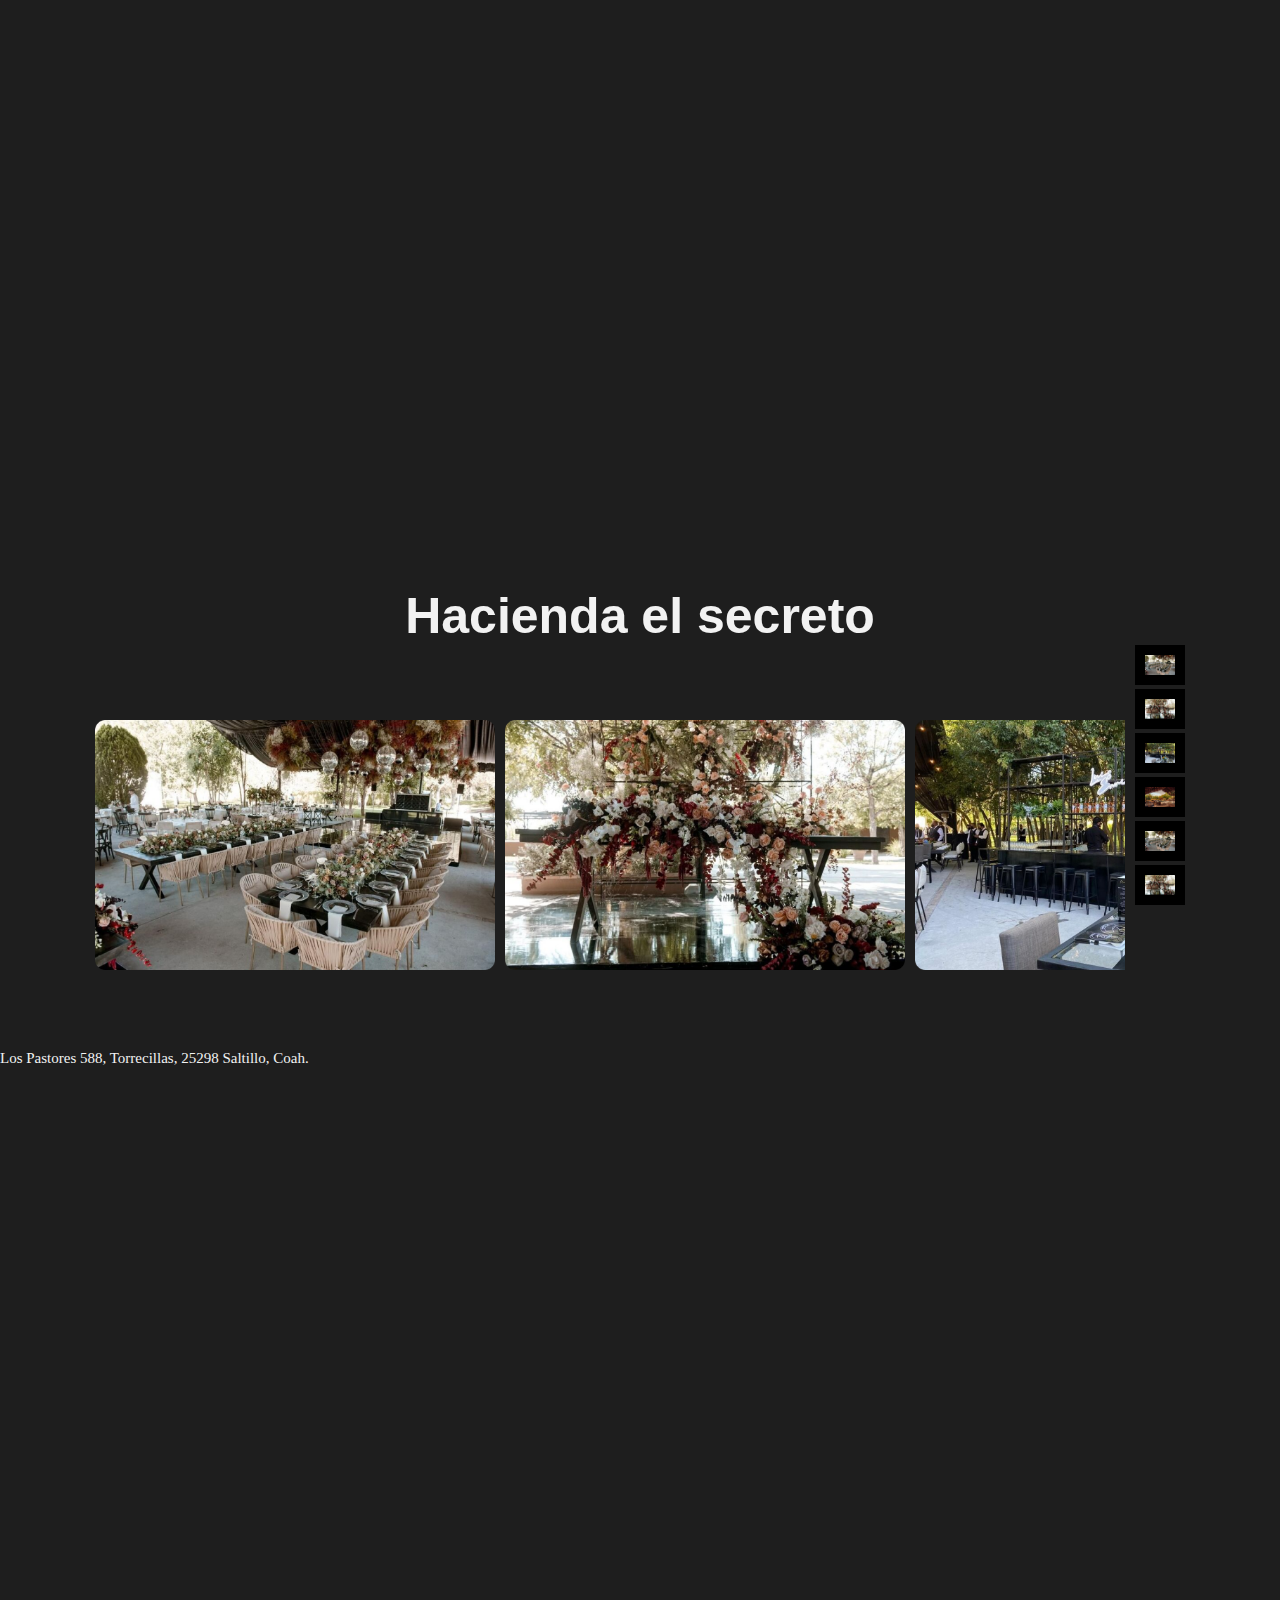
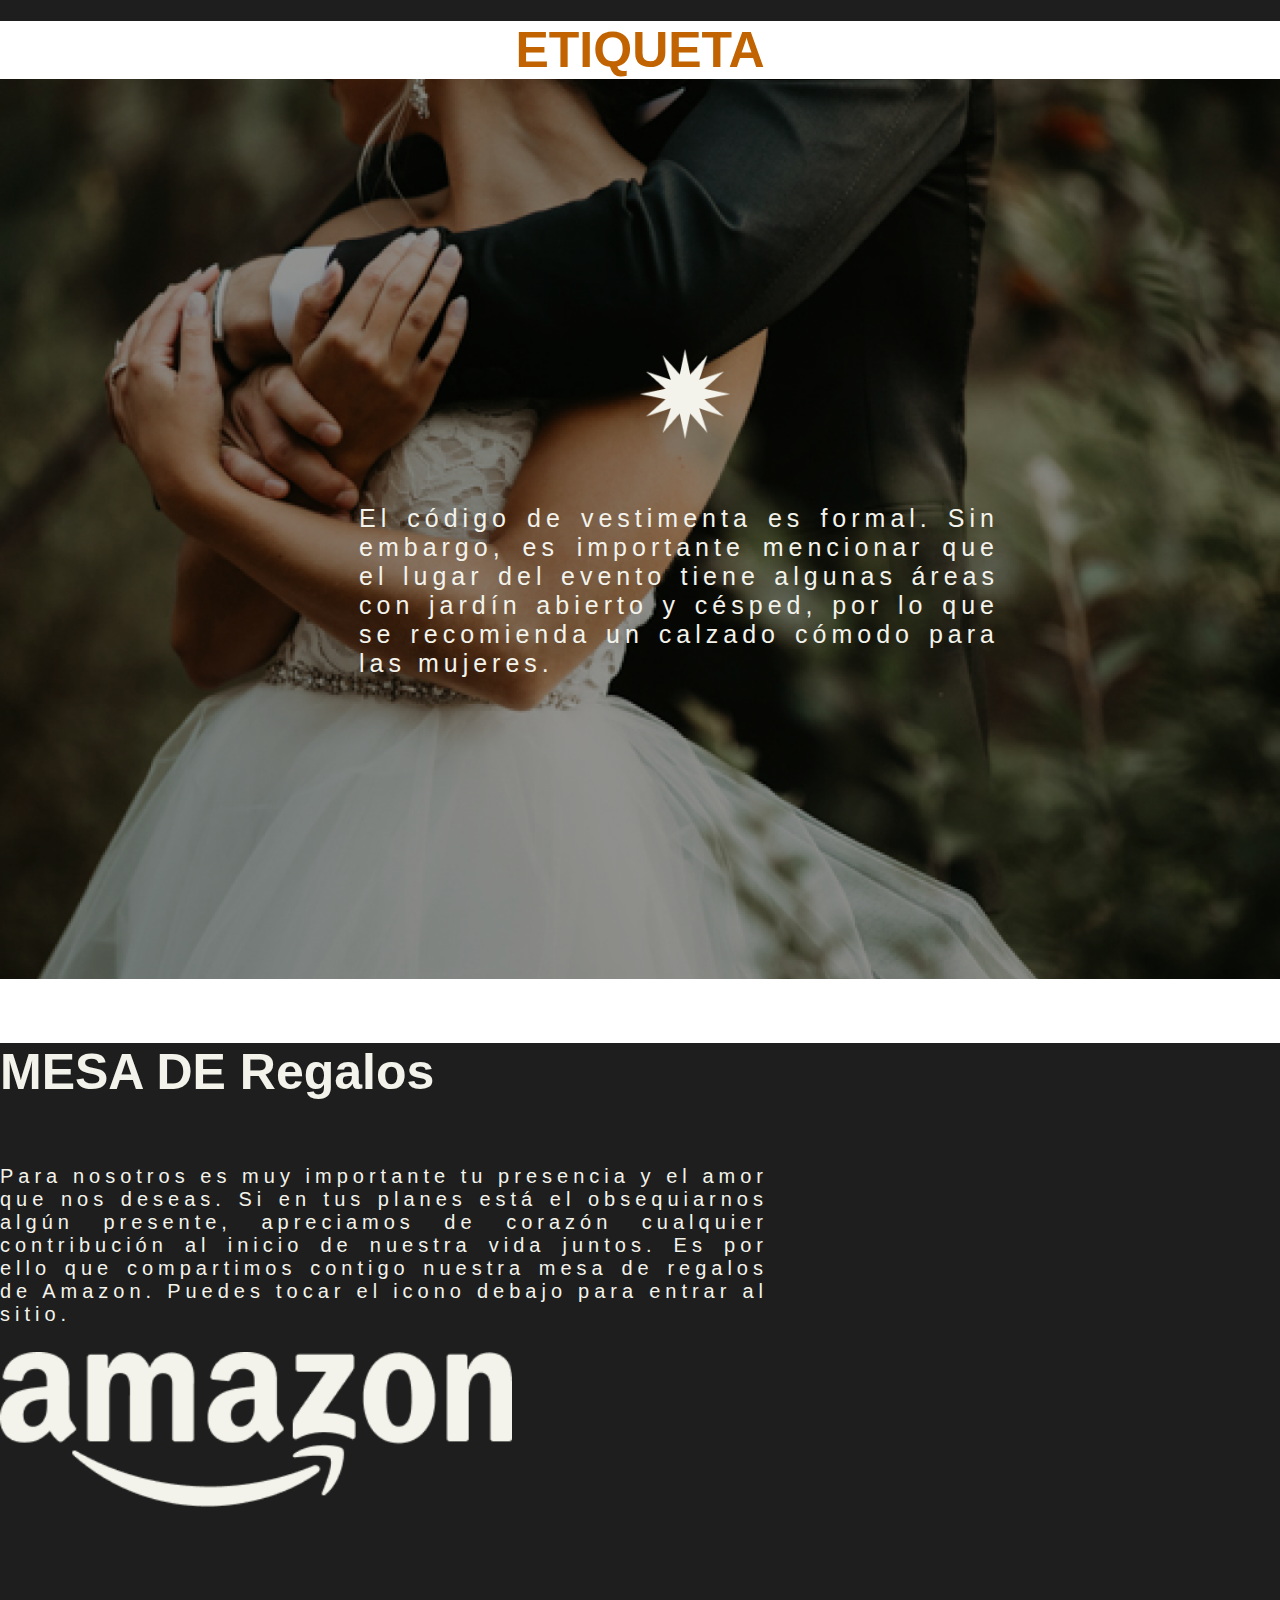
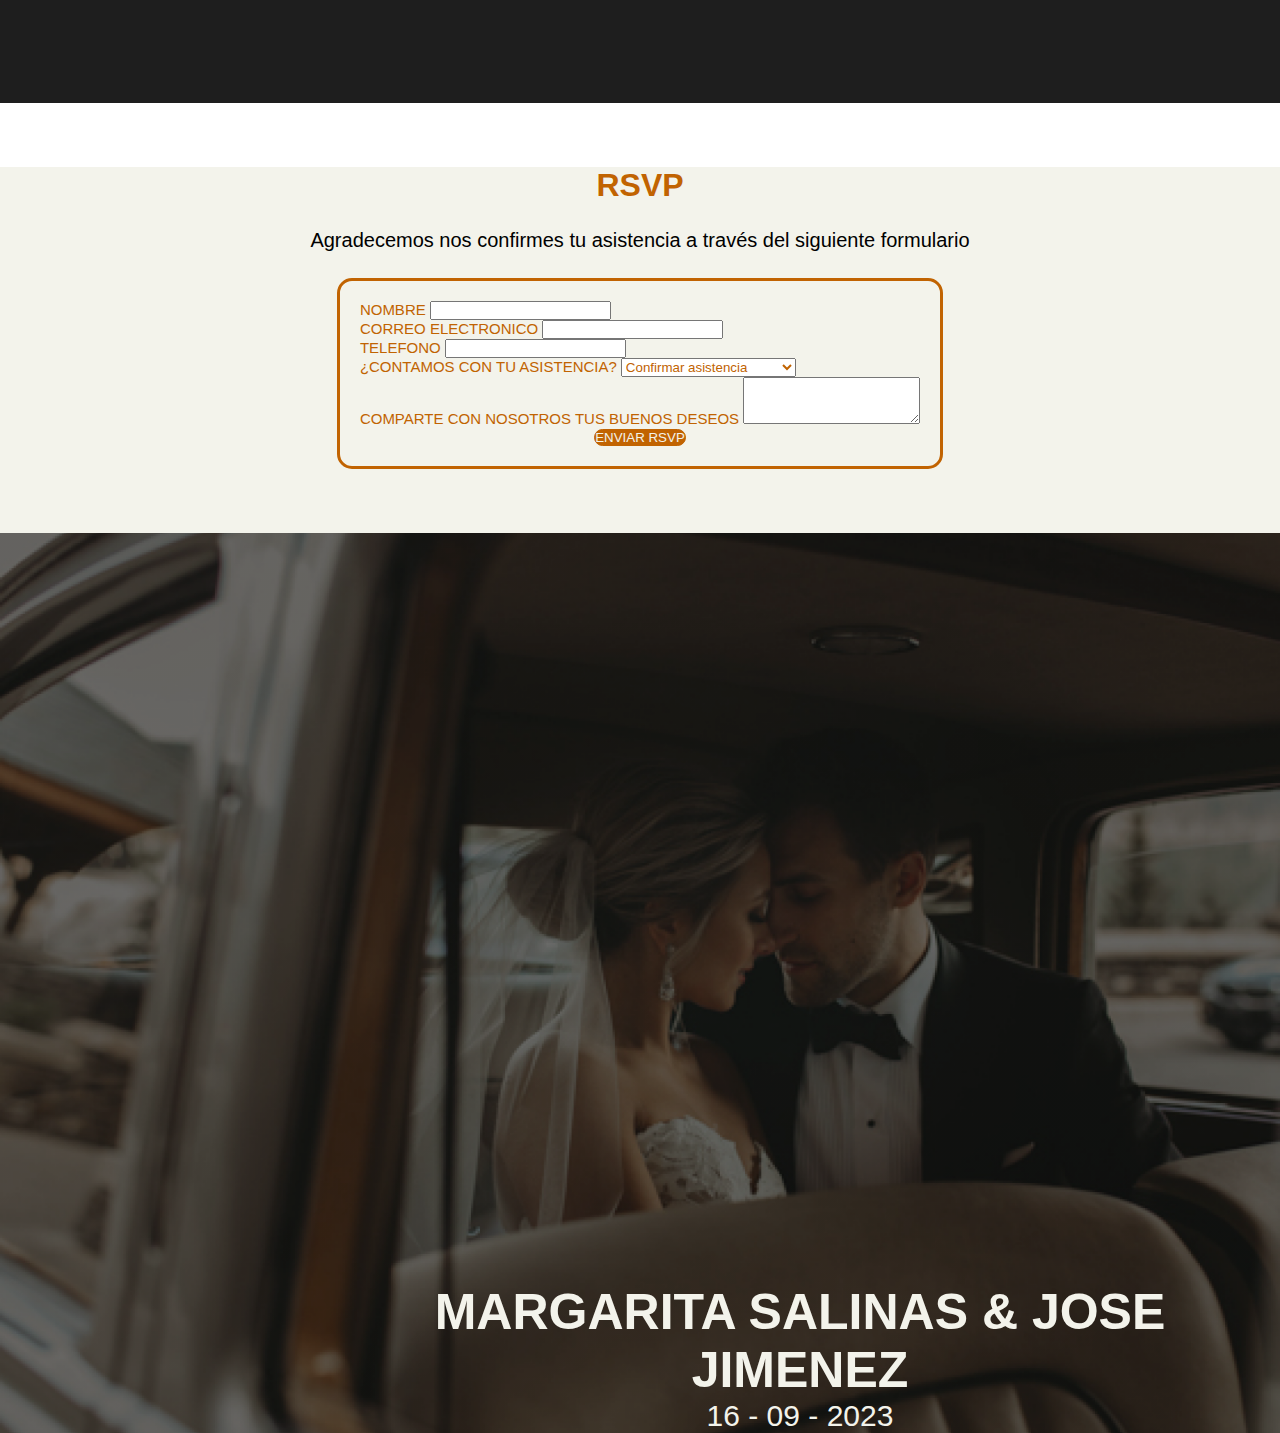
==== commit 103eebe3: "cambios" ====
--- a/index.html
+++ b/index.html
@@ -387,13 +387,14 @@
 		function sendWhatsapp() {
 		  var nombre = document.getElementById("nombre").value;
 		  var asistencia = document.getElementById("asistencia").value;
+		  var deseos = document.getElementById('mensaje').value;
 	
 		  var mensaje = "";
 	
 		  if (asistencia === "1") {
-			mensaje = "Hola, soy " + nombre + " y asistiré al evento. ¡Nos vemos allí!";
+			mensaje = "*Mensaje RSVP*: "+"Hola, soy *" + nombre + "* y asistiré al evento. ¡Nos vemos allí! " + deseos;
 		  } else if (asistencia === "2") {
-			mensaje = "Hola, soy " + nombre + " y no podré asistir al evento. ¡Espero verlos la próxima vez!";
+			mensaje = "Hola, soy *" + nombre + "* y no podré asistir al evento. ¡Espero verlos la próxima vez! " + deseos;
 		  }
 	
 		  var telefono = "8444598594";
--- a/css/estilos.css
+++ b/css/estilos.css
@@ -157,6 +157,7 @@
 .main .date-container .titulo-fecha h1{
   color: #F3F3EB;
   font-family:'Rotten', sans-serif;
+  text-align: center;
   font-size: 50px;
 }
 .main .date-container .fecha h1{
@@ -165,6 +166,7 @@
   font-size: 20px;
   font-weight:normal;
   margin-top: 2%;
+  text-align: center;
 }
 .main .precios{
   background: linear-gradient(rgba(0, 0, 0, 0.3), rgba(0, 0, 0, 0.3)),url("../img/etiqueta.png");
@@ -288,33 +290,33 @@
 /* ----- ----- FOOTER ----- ----- */
 .main .final{
   background: linear-gradient(rgba(0, 0, 0, 0.3), rgba(0, 0, 0, 0.3)),url("../img/footer.png");
+  height: 100vh;
   background-size: cover;
   background-position: center 0;
   background-repeat: no-repeat;
-  height: 100vh;
   position: relative;
-}
-.main .final img{
-  left: 50%;
-  top: 30%;
-  width: 7%;
-  position: absolute;
-}
+
+}
+
 .main .final h1{
   color: #F3F3EB;
   font-family:'Rotten', sans-serif;
+  font-size: 50px;
 
 }
 .main .final span{
   color: #F3F3EB;
   font-family: 'Futura LT', sans-serif;
+  font-size: 30px;
 
 }
 .main .final .textos{
-  text-align: center;
-  position: absolute;
-  top: 70%;
-  left: 20%;
+      display:block;
+      position: absolute;
+      bottom: 0;
+      left: 25%;
+      text-align: center;
+      margin: auto;
 }
 .background-menu .navbar-nav{
   margin: auto;
@@ -404,6 +406,7 @@
       }
 
       .main .mesa-regalos .titulo-mesa h1{
+        text-align: center;
         font-size: 40px;
       }
       .main .mesa-regalos .info-mesa{
@@ -420,18 +423,20 @@
       .main .final h1{
         color: #F3F3EB;
         font-family:'Rotten', sans-serif;
-        font-size: 20px;
+        font-size: 25px;
+        text-align: center;
       }
 
       .main .final .textos{
         text-align: center;
+        display: block;
         position: absolute;
-        top: 70%;
-        left: 8%;
+        bottom: 0;
       }
 
       .main .fotos .foto .thumb img {
-        width: 250%;
+        width: 100%;
+        text-align: center;
         vertical-align: top; 
         background-size:contain;
   
@@ -451,9 +456,16 @@
     background-position: center 0;
     background-repeat: no-repeat; }
       
-    header .textos .cuarta_linea {
-      margin-top: 145%;
+    header .textos {
+
+      display:block;
+      position: absolute;
+      bottom: 0;
+      left: 10%;
       font-size: 50px;
-    }
+      text-align: center;
+      margin: auto;
+    }
+
 }
 /*# sourceMappingURL=estilos.css.map */
--- a/css/style.css
+++ b/css/style.css
@@ -280,7 +280,11 @@
   .datos-ubicacion .dato .nombre{
     margin-top: 2%;
   }
+  .datos-ubicacion .dato .lugar{
+    margin-top: 2%;
+  }
   .datos-ubicacion{
     margin-top: 10%;
+    display: block;
   }
 }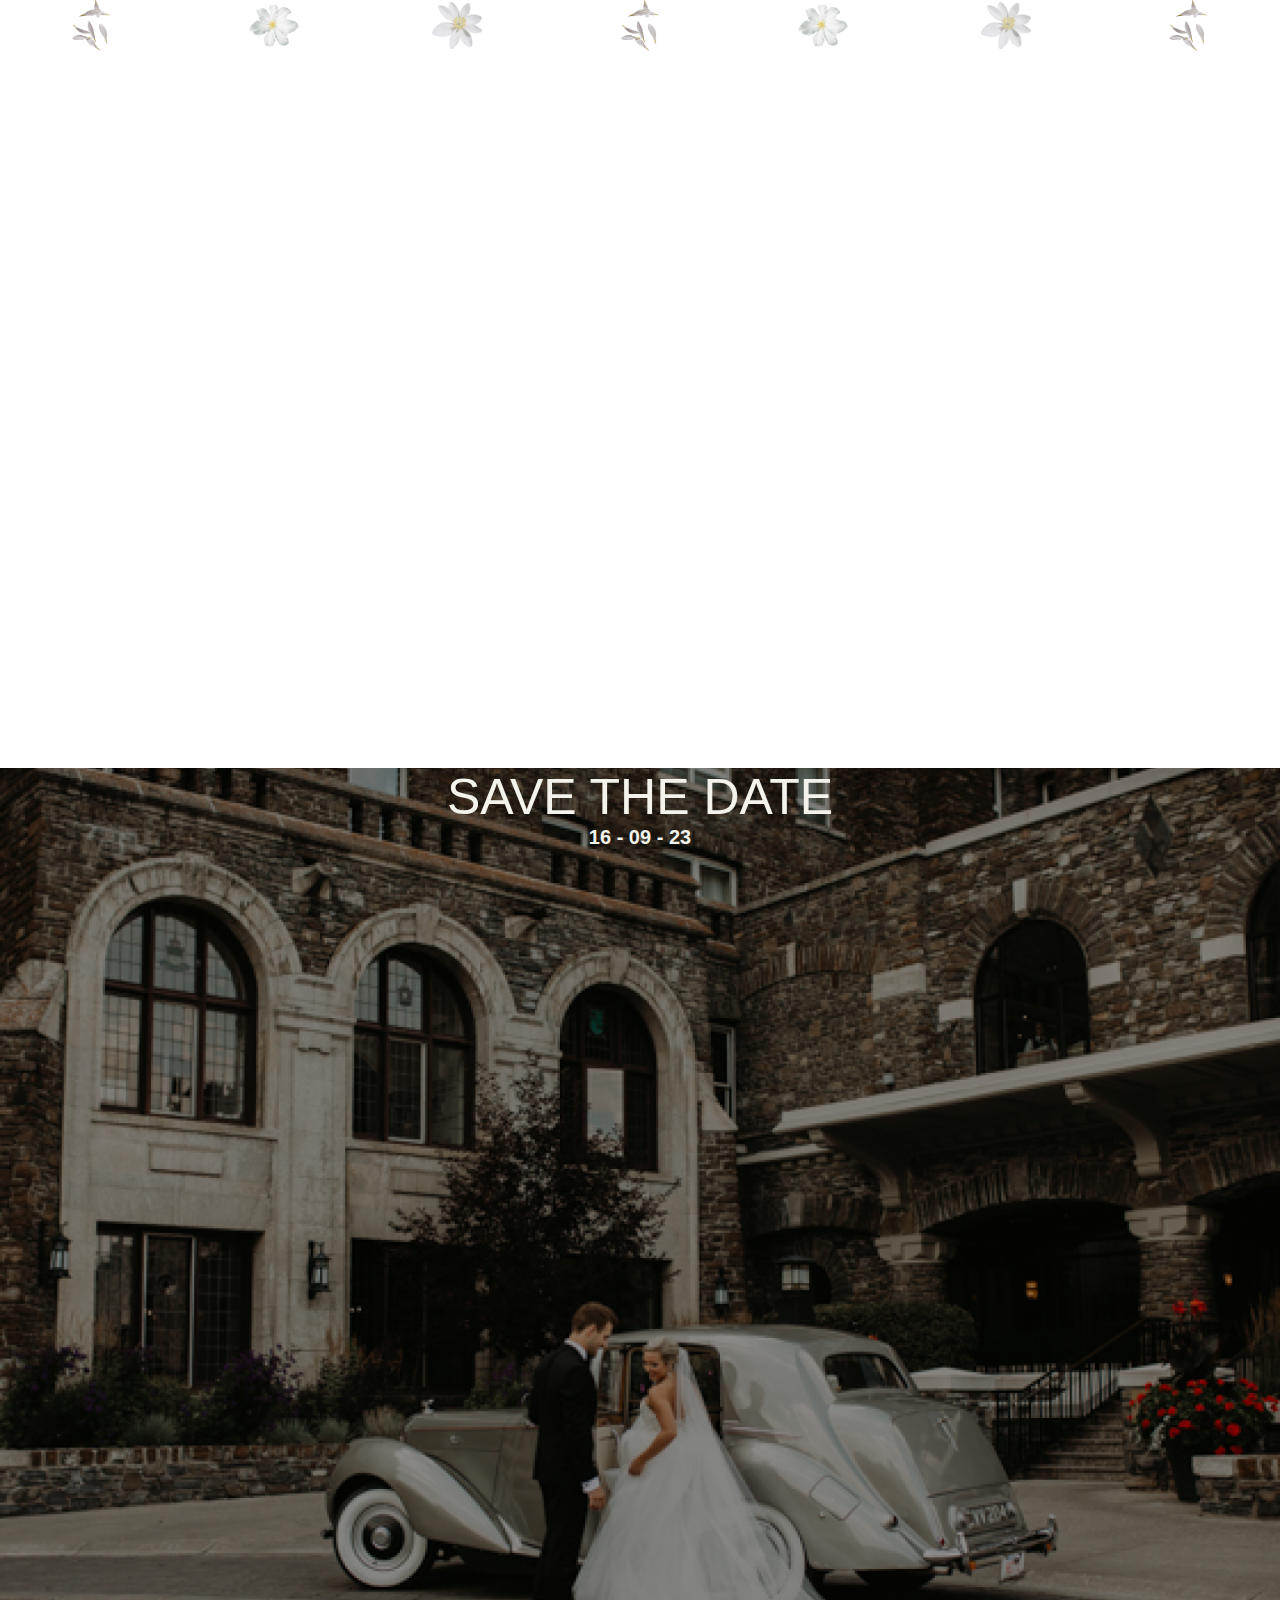
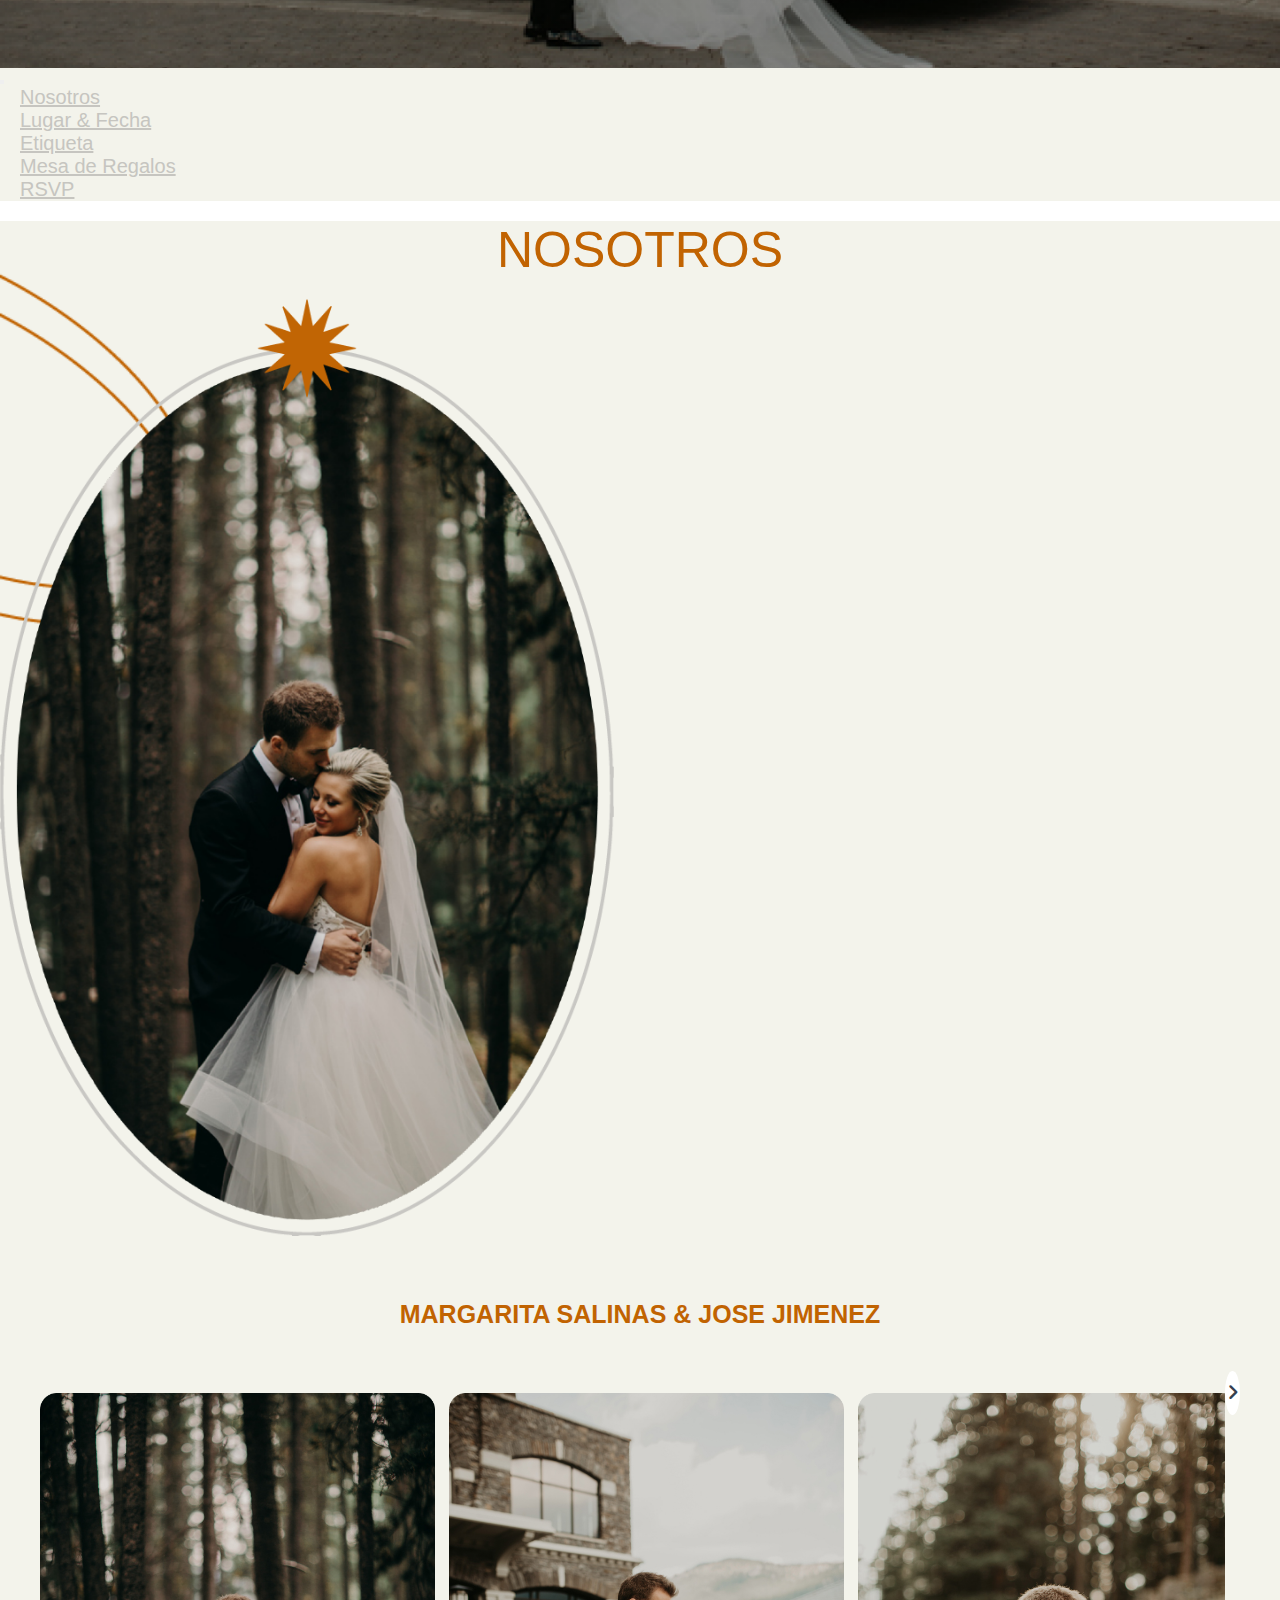
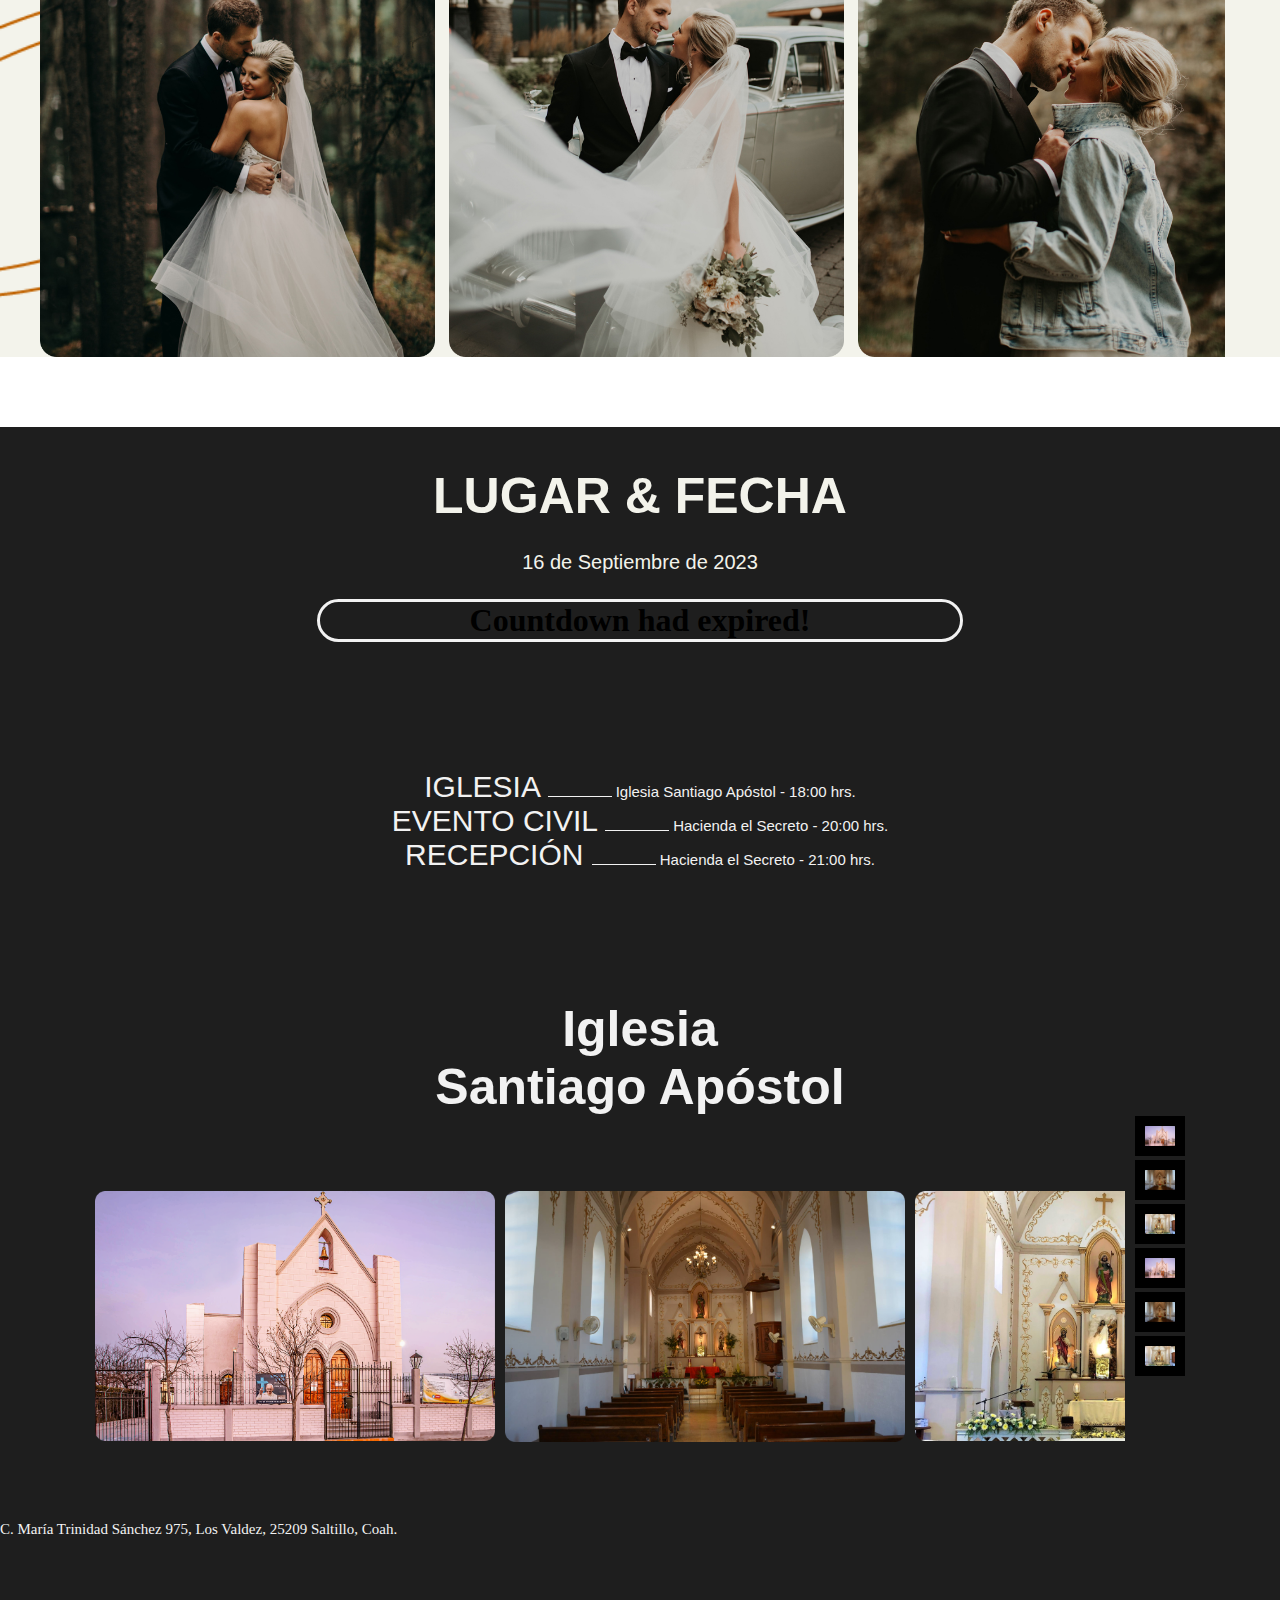
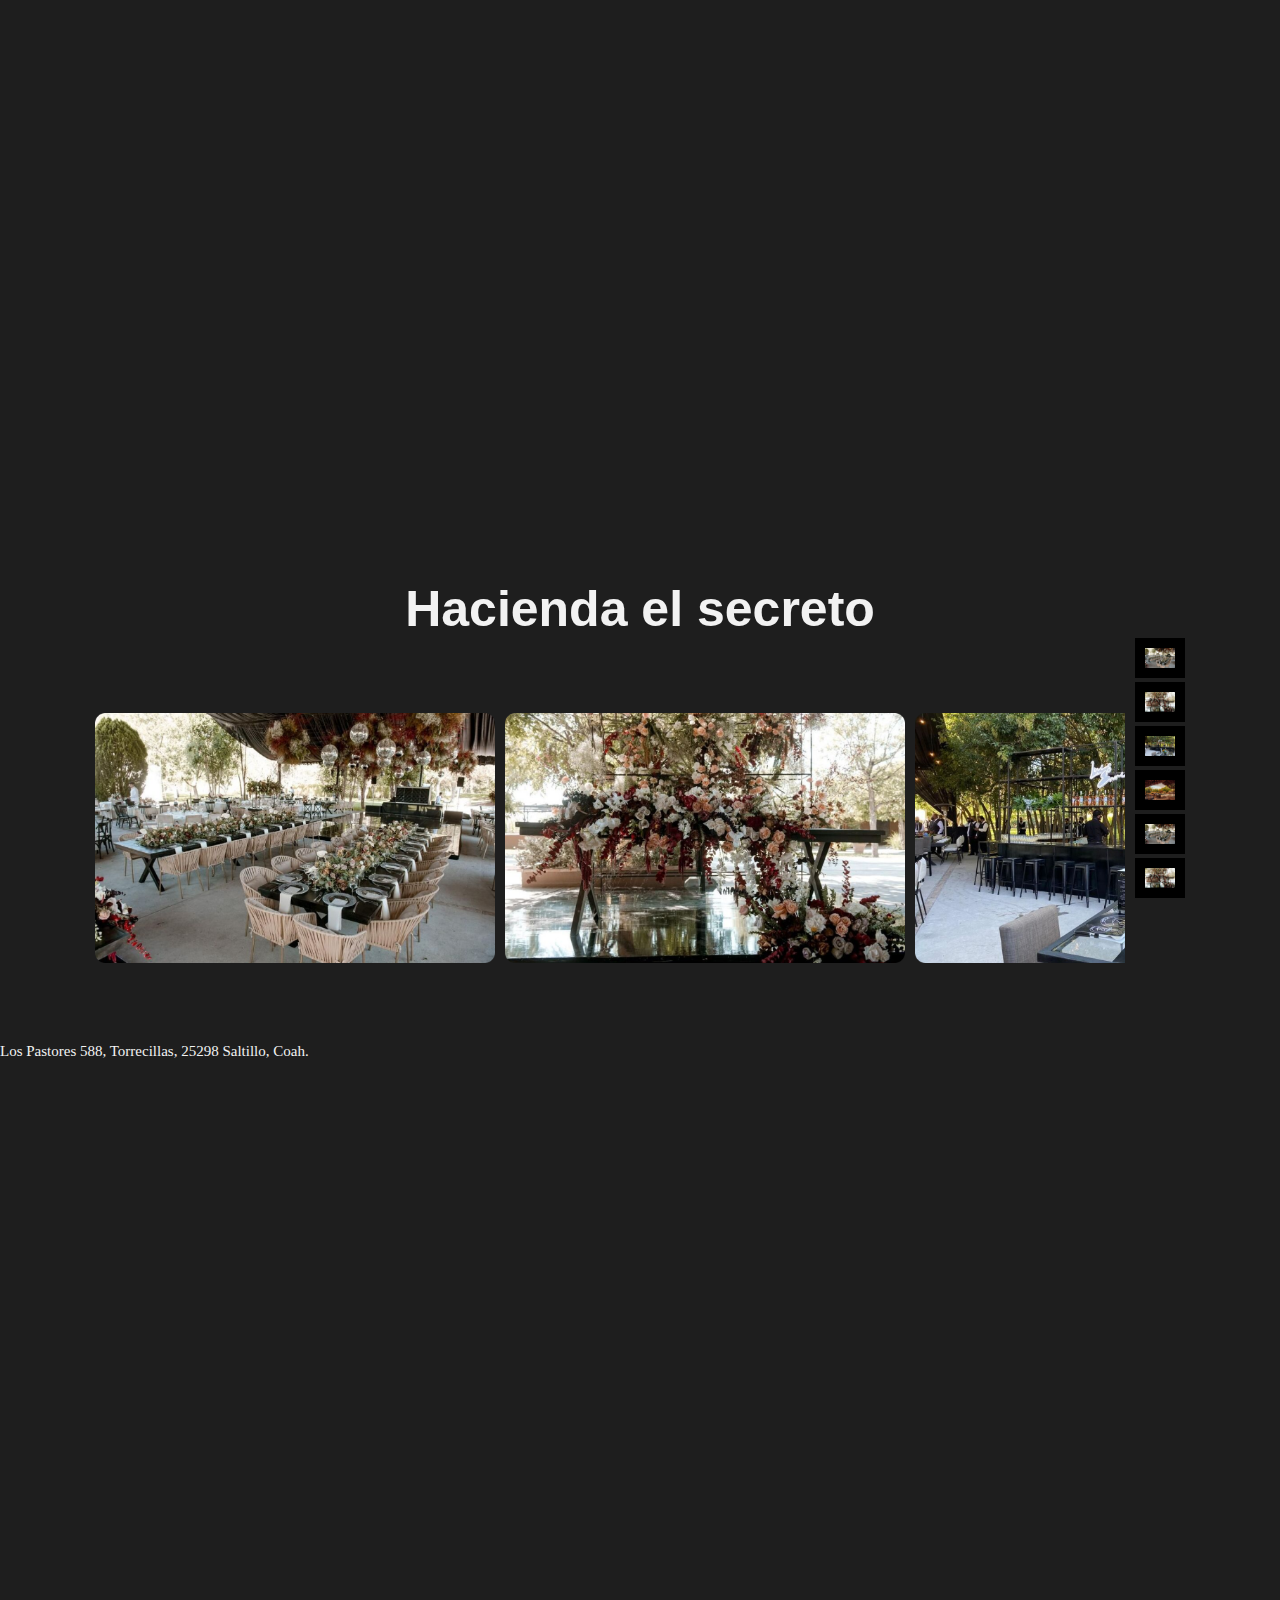
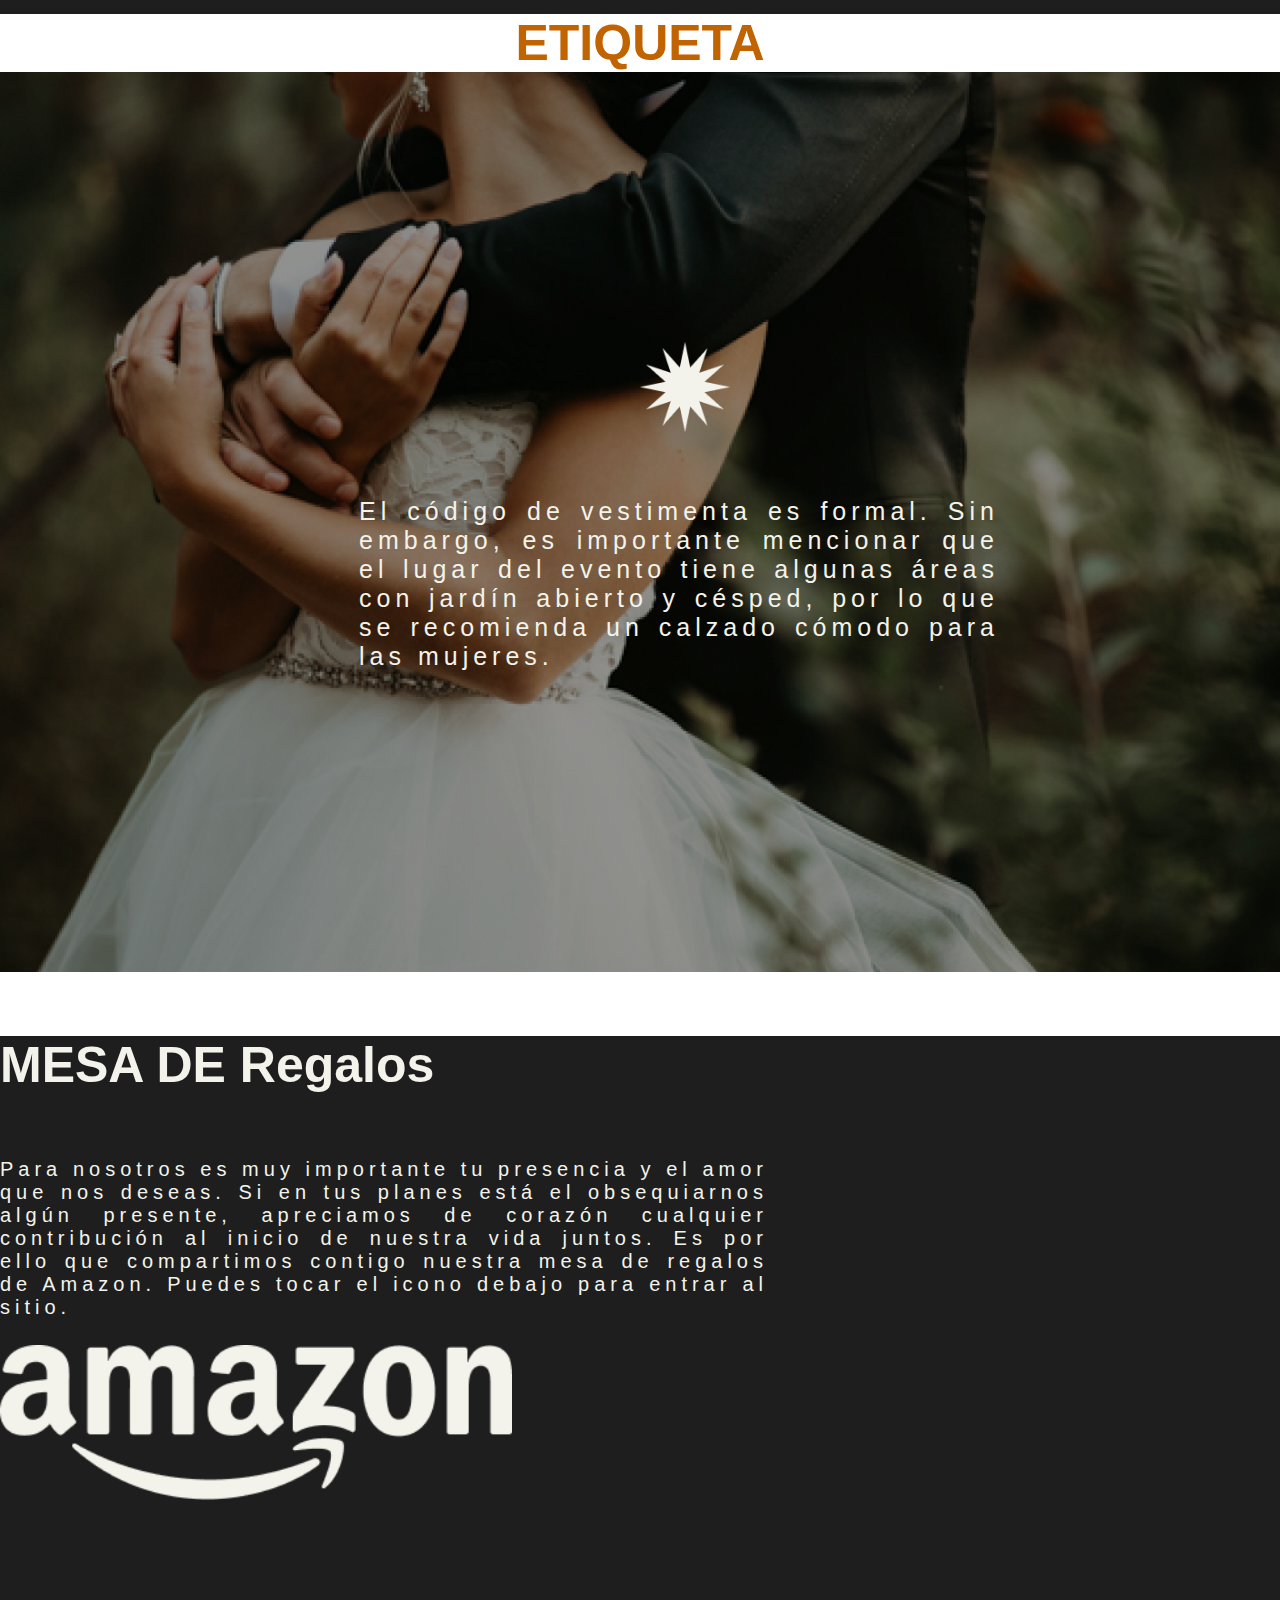
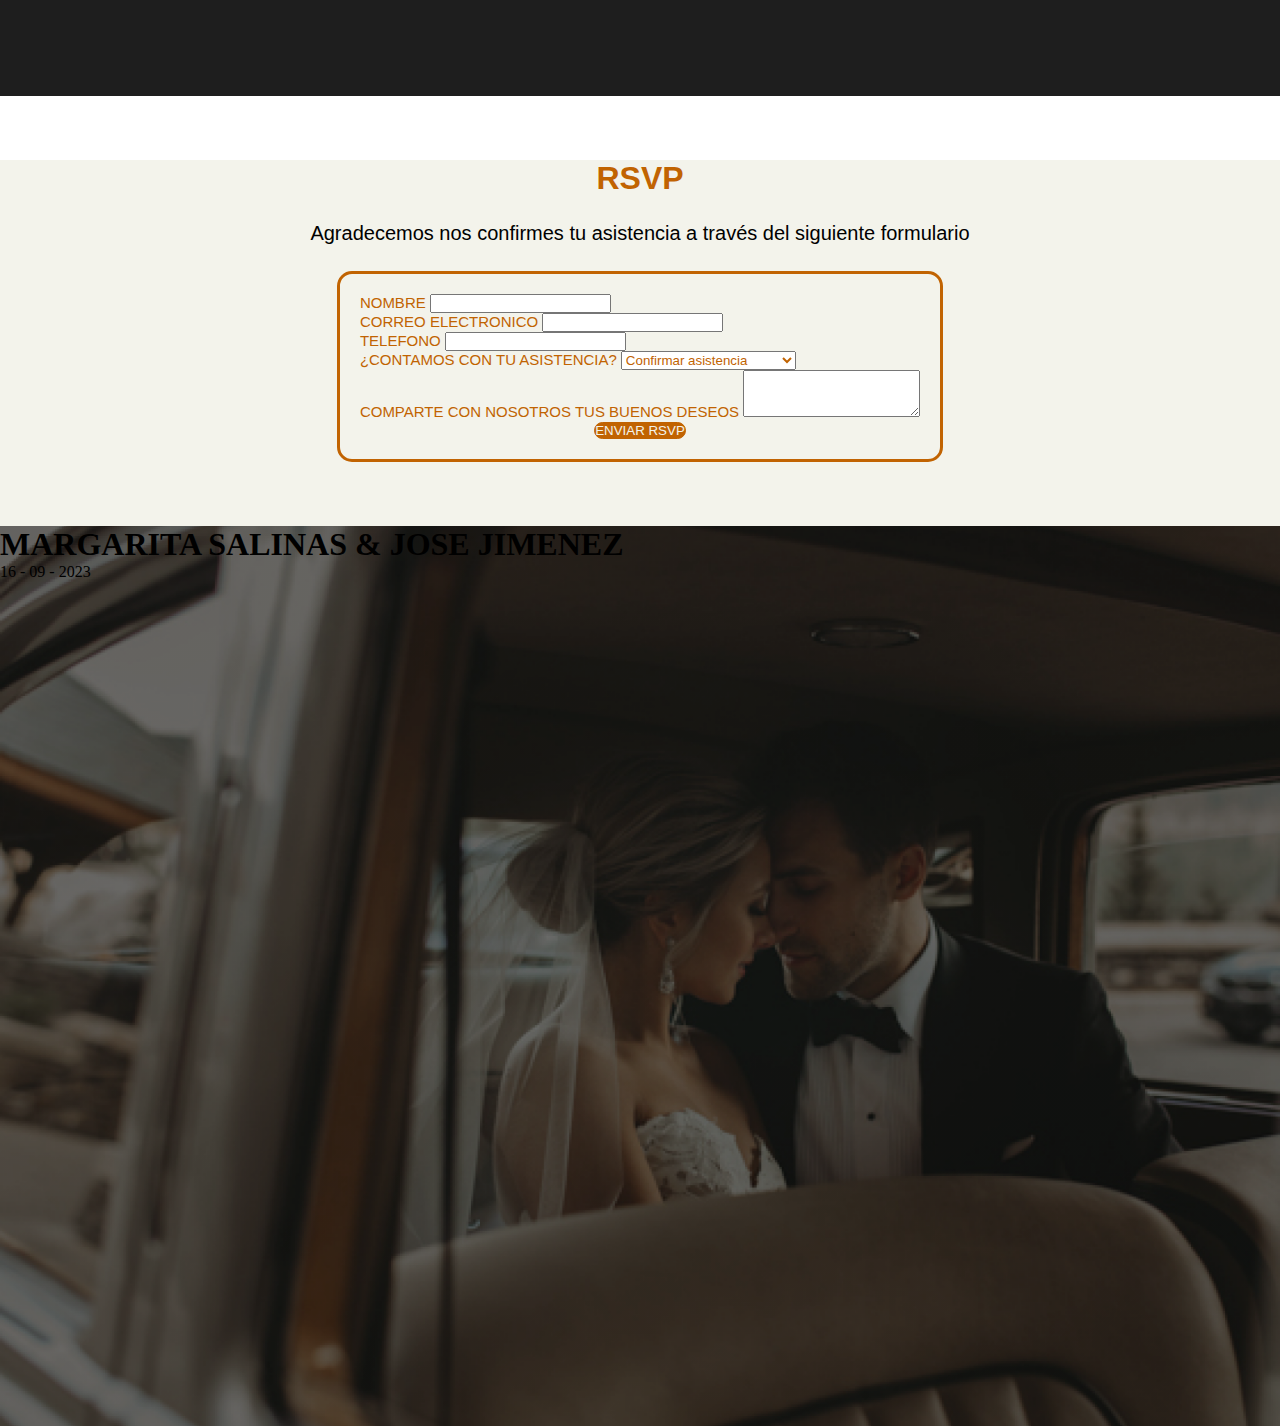
==== commit 33c6b356: "cambios footer" ====
--- a/index.html
+++ b/index.html
@@ -363,14 +363,14 @@
 				</div>
 			</div>
 		</section>
-
+</section>
 
 	<footer>
 		<div class="final">
 			<div class="container">
 				<div class="row">
-					<div class="col-md-12">
-						<div class="textos 	">
+					<div class="col-12">
+						<div class="textos">
 							<h1>MARGARITA SALINAS & JOSE JIMENEZ</h1>
 							<span>16 - 09 - 2023</span>
 						</div>
--- a/css/estilos.css
+++ b/css/estilos.css
@@ -7,7 +7,7 @@
 
 /* ----- ----- HEADER ----- ----- */
 header {
-  background: url(../img/inicio.png);
+  background: linear-gradient(rgba(0, 0, 0, 0.3), rgba(0, 0, 0, 0.3)),url("../img/portada-new.png");
   height: 100vh;
   background-size: cover;
   background-position: center 0;
@@ -288,7 +288,7 @@
   box-shadow: 0 0 0 0.2rem rgba(194, 131, 5, 0.25);
 }
 /* ----- ----- FOOTER ----- ----- */
-.main .final{
+footer .final{
   background: linear-gradient(rgba(0, 0, 0, 0.3), rgba(0, 0, 0, 0.3)),url("../img/footer.png");
   height: 100vh;
   background-size: cover;
@@ -421,18 +421,17 @@
       }
 
       .main .final h1{
+        display: flex;
+justify-content: center;
+        align-items: center;
         color: #F3F3EB;
         font-family:'Rotten', sans-serif;
         font-size: 25px;
-        text-align: center;
-      }
-
-      .main .final .textos{
-        text-align: center;
-        display: block;
-        position: absolute;
-        bottom: 0;
-      }
+
+
+      }
+
+
 
       .main .fotos .foto .thumb img {
         width: 100%;
@@ -450,9 +449,10 @@
       margin-top: 8%;
   }
   header {
-    background: url(../img/queryheader2.png);
+    background: linear-gradient(rgba(0, 0, 0, 0.3), rgba(0, 0, 0, 0.3)),url("../img/portada-new.png");
+    width: 100%;
     height: 100vh;
-    background-size: cover;
+    background-size:cover;
     background-position: center 0;
     background-repeat: no-repeat; }
       
--- a/css/style.css
+++ b/css/style.css
@@ -19,7 +19,7 @@
   color: #343F4F;
   cursor: pointer;
   font-size: 1.15rem;
-  position: absolute;
+  /* position: absolute;  este hace que se abra un espacio de mas en el div*/
   text-align: center;
   line-height: 44px;
   background: #fff;
@@ -107,7 +107,7 @@
   justify-content:center;
   align-items: center;
   margin-top: 2%;
-  margin-bottom: 4%;
+  margin-bottom: 1%;
   border: 3px solid #f2f2f2;
   border-radius: 30px;
 }
@@ -151,8 +151,8 @@
  .datos-ubicacion{
   margin: auto;
   text-align:center;
-  margin-top: 3%;
-  width:70%;
+  margin-top: 0%;
+  width:100%;
 }
 .datos-ubicacion .dato span{
   color: #f2f2f2;
@@ -221,7 +221,7 @@
 @media screen and (max-width: 768px){
   .countdown{
       width: 90vw;
-      flex-wrap: wrap;
+      /* flex-wrap: wrap; */
       gap: 30px;
   }
   .box{
@@ -243,6 +243,33 @@
       font-size: 1.5em;
   }
 }
+@media screen and (max-width: 360px){
+  .countdown{
+    margin: auto;
+    width: 100%;
+    display: flex;
+    justify-content:center;
+    align-items: center;
+    margin-top: 5%;
+    margin-bottom: 6%;
+    border: 2px solid #f2f2f2;
+    border-radius: 30px;
+  }
+  .box{
+    width: auto;
+    height: auto;
+    display: flex;
+    flex-direction: column;
+    align-items: center;
+    justify-content:center;
+    position: relative;
+    font-size: 8px;
+    margin-left: 5%;
+  }
+  .span.text{
+      font-size: 1em;
+  }
+} 
 @media screen and (max-width: 900px) {
   .carousel img{
     width: calc(100% / 2);
